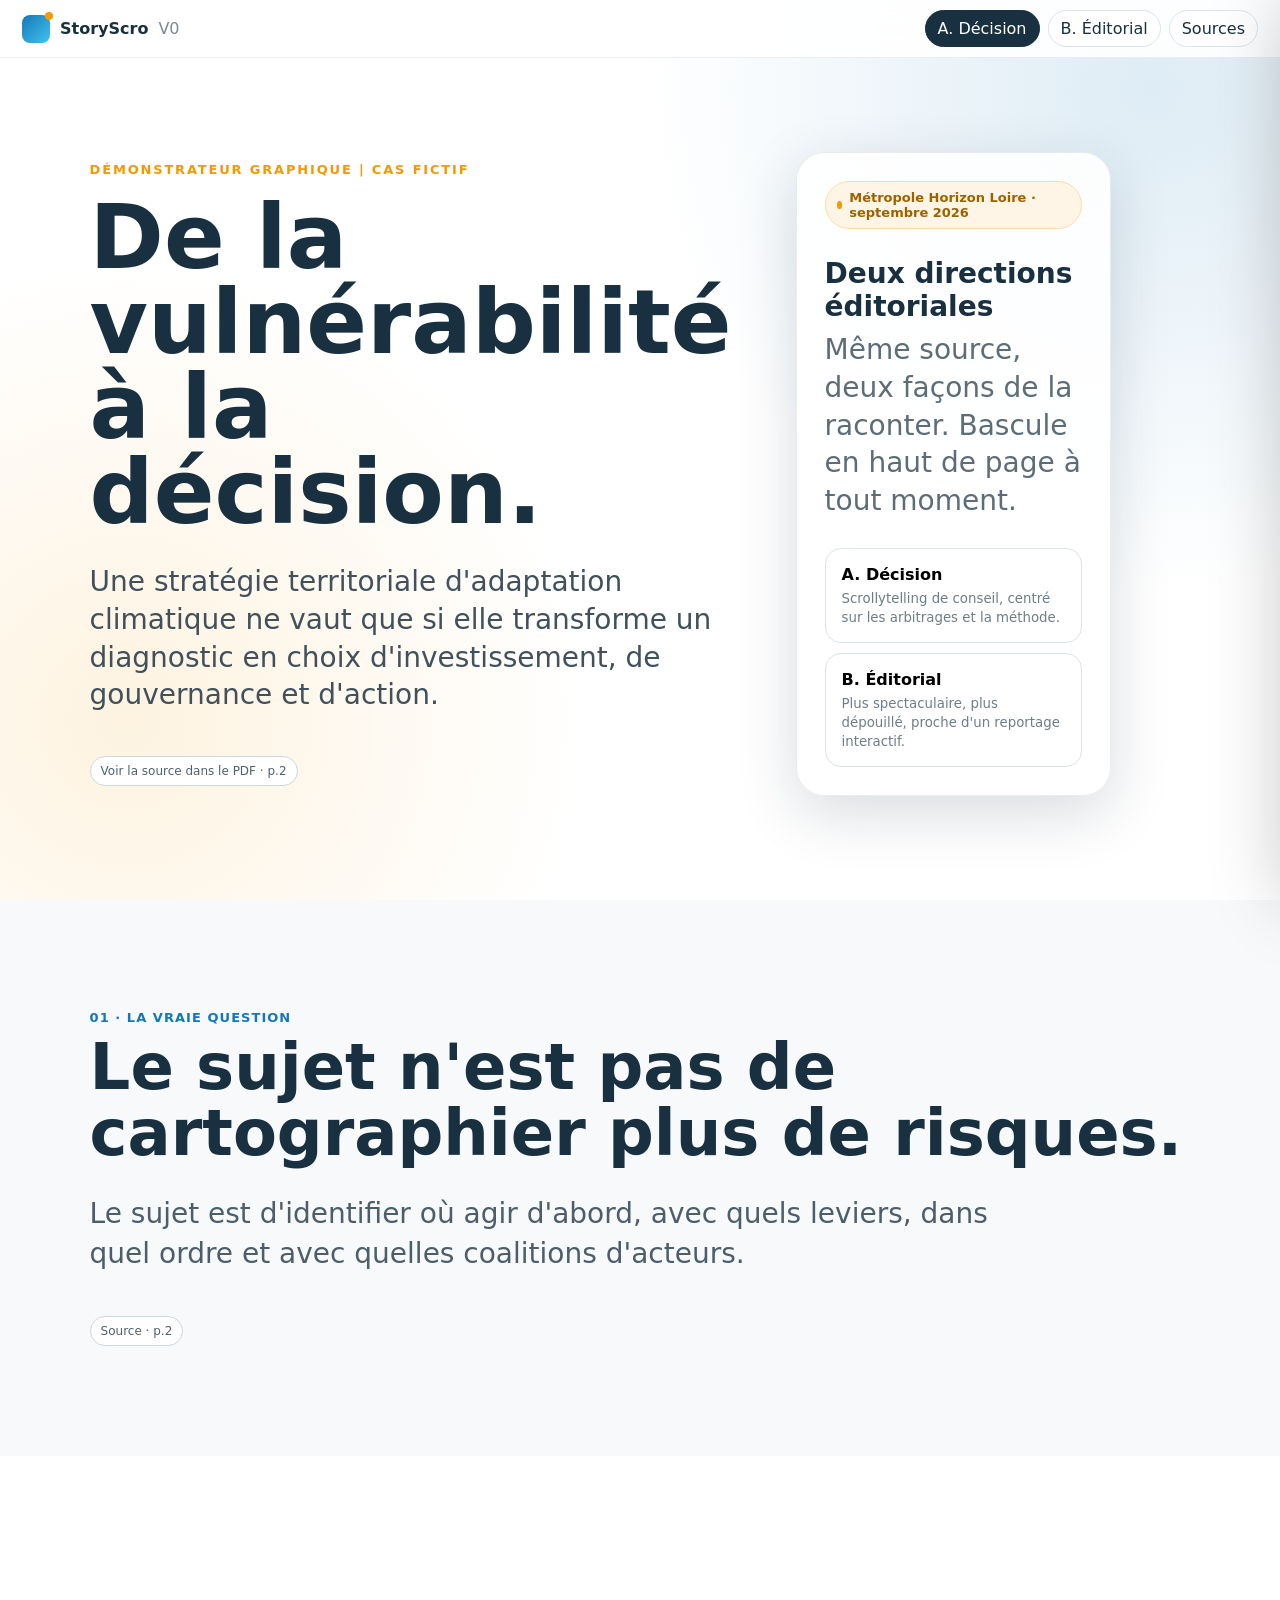
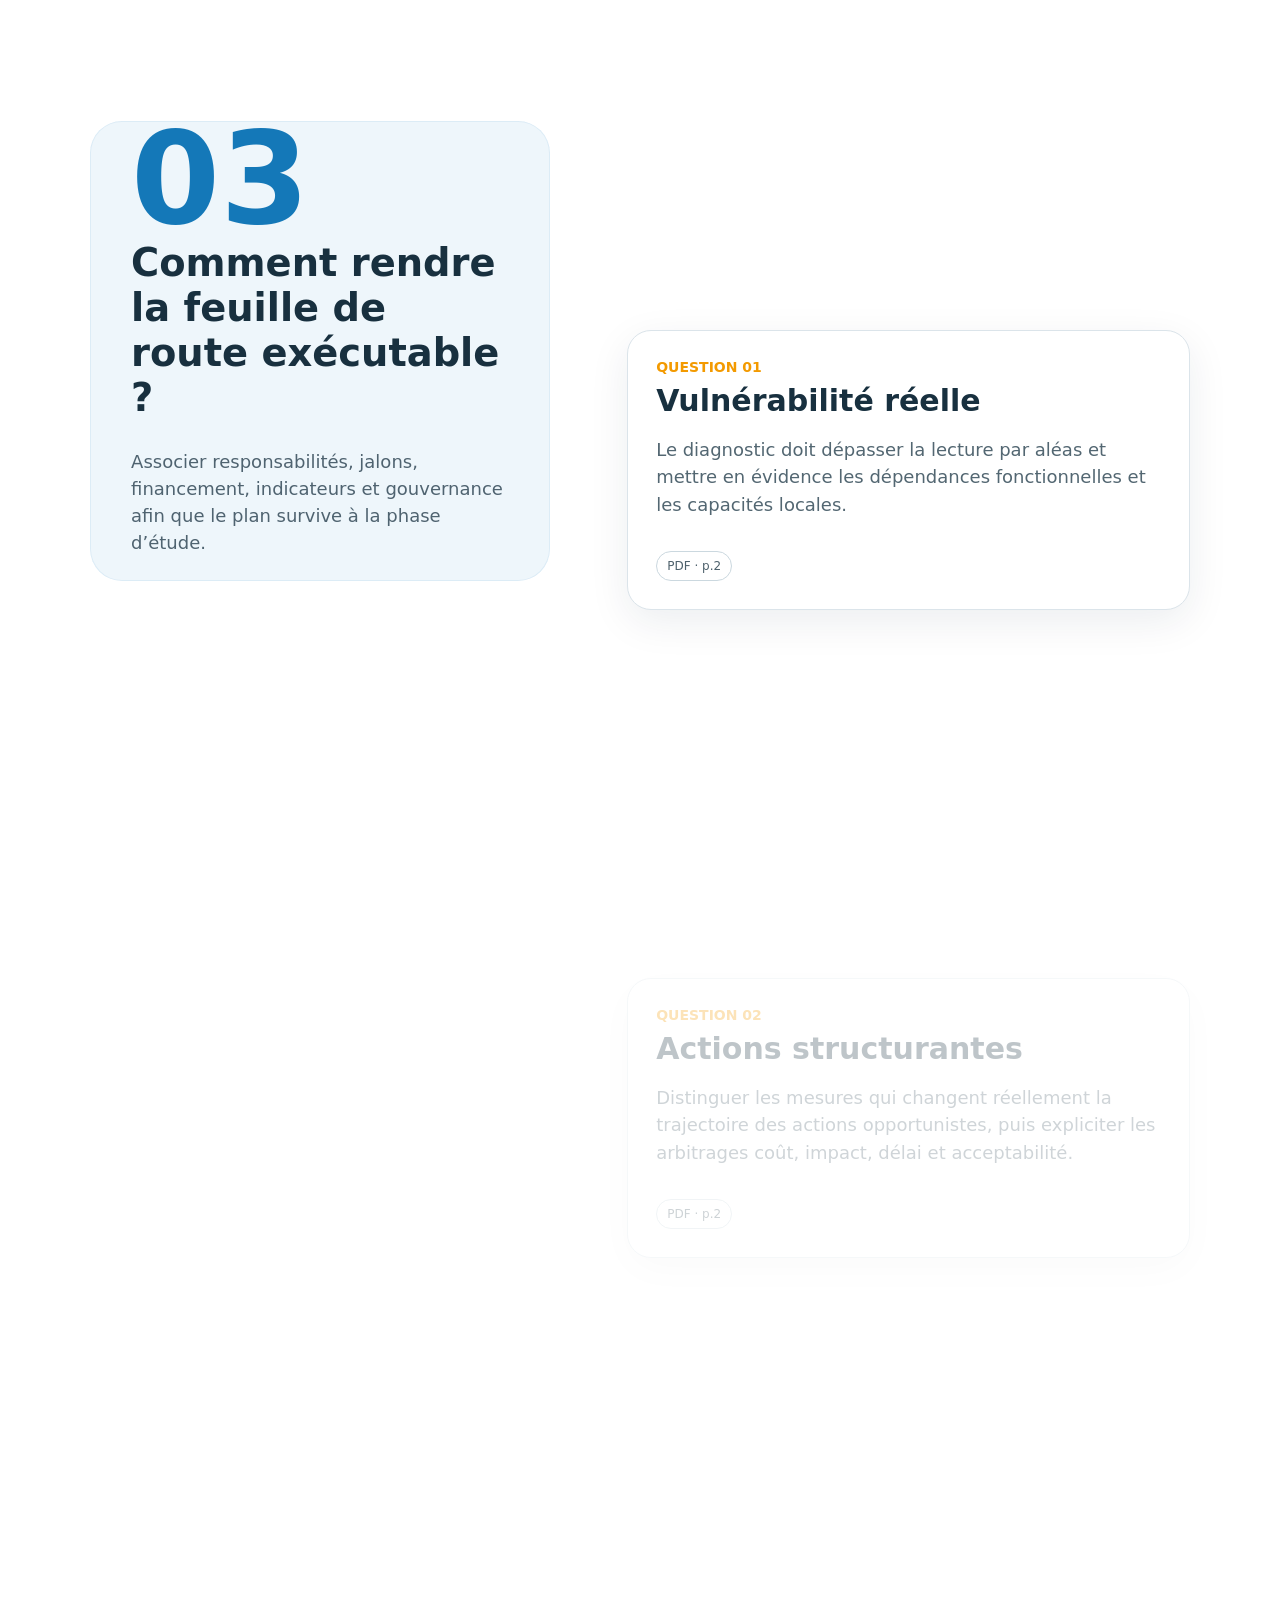
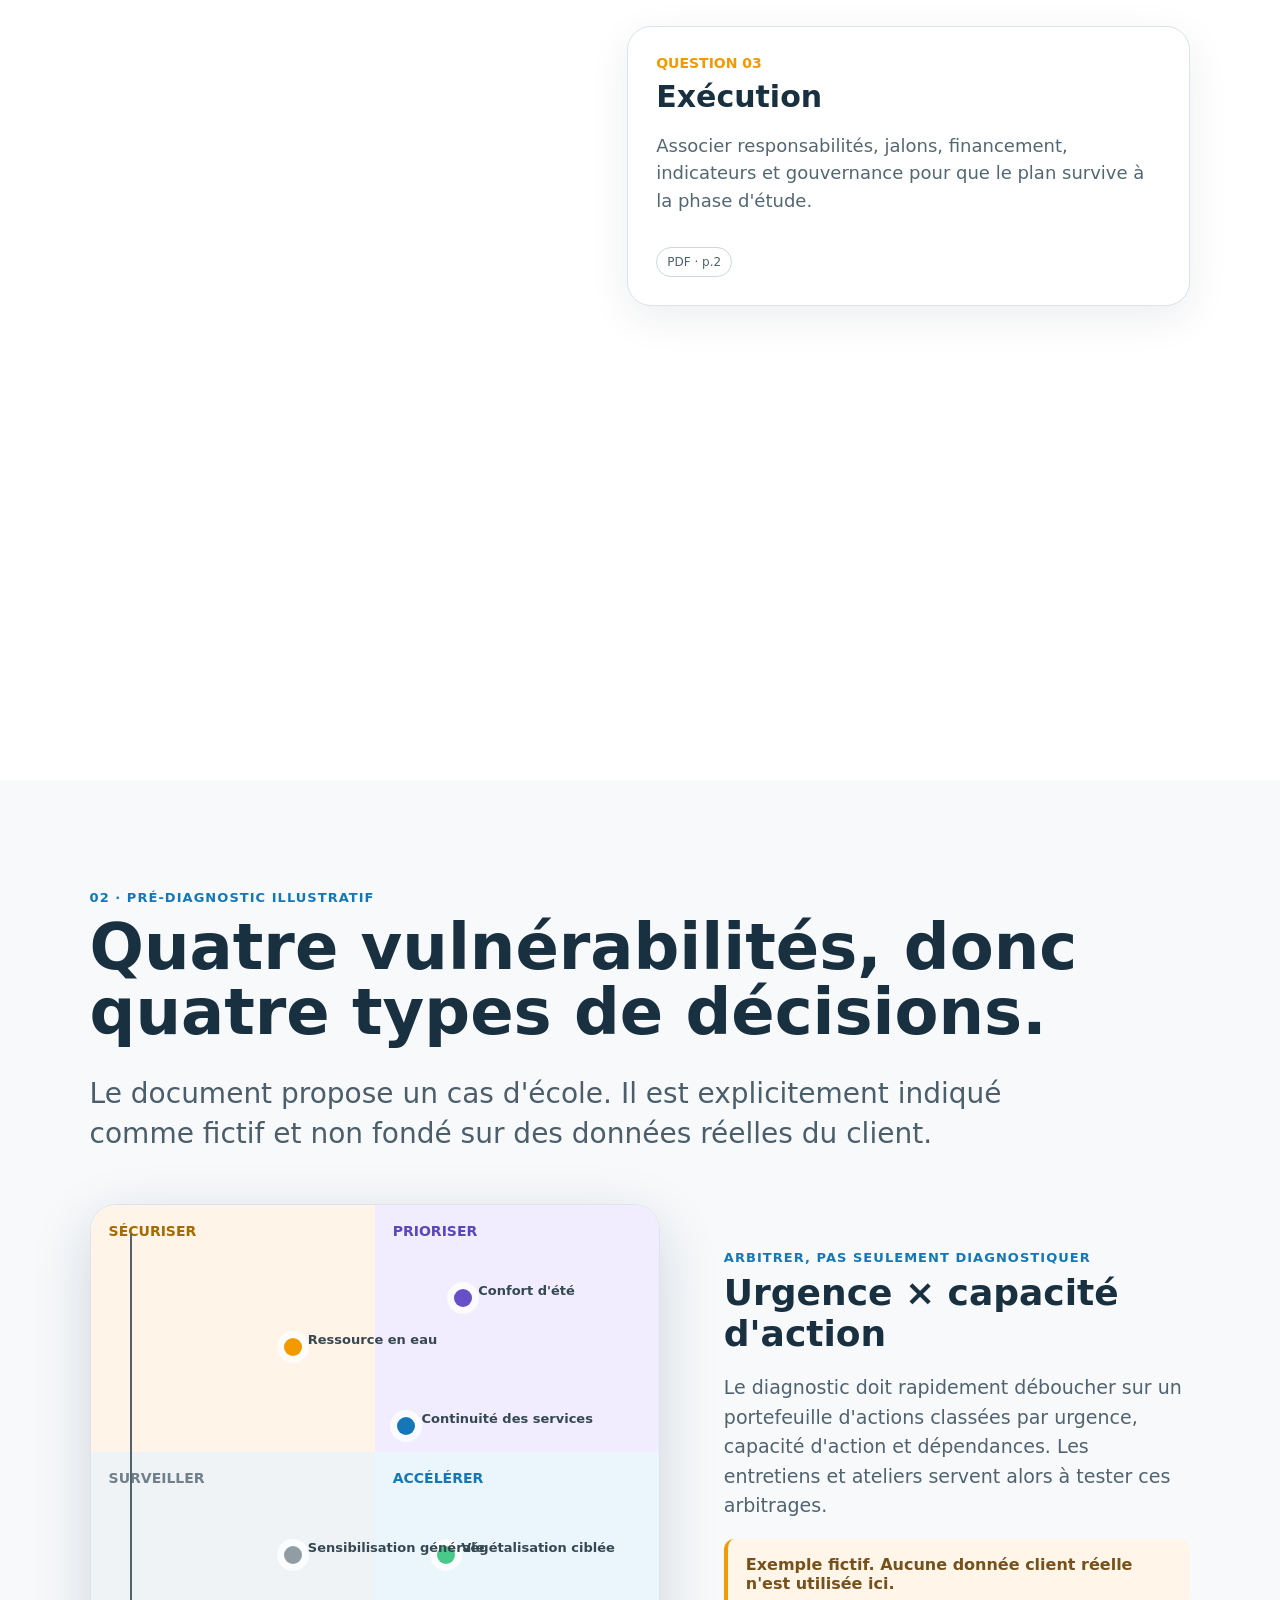
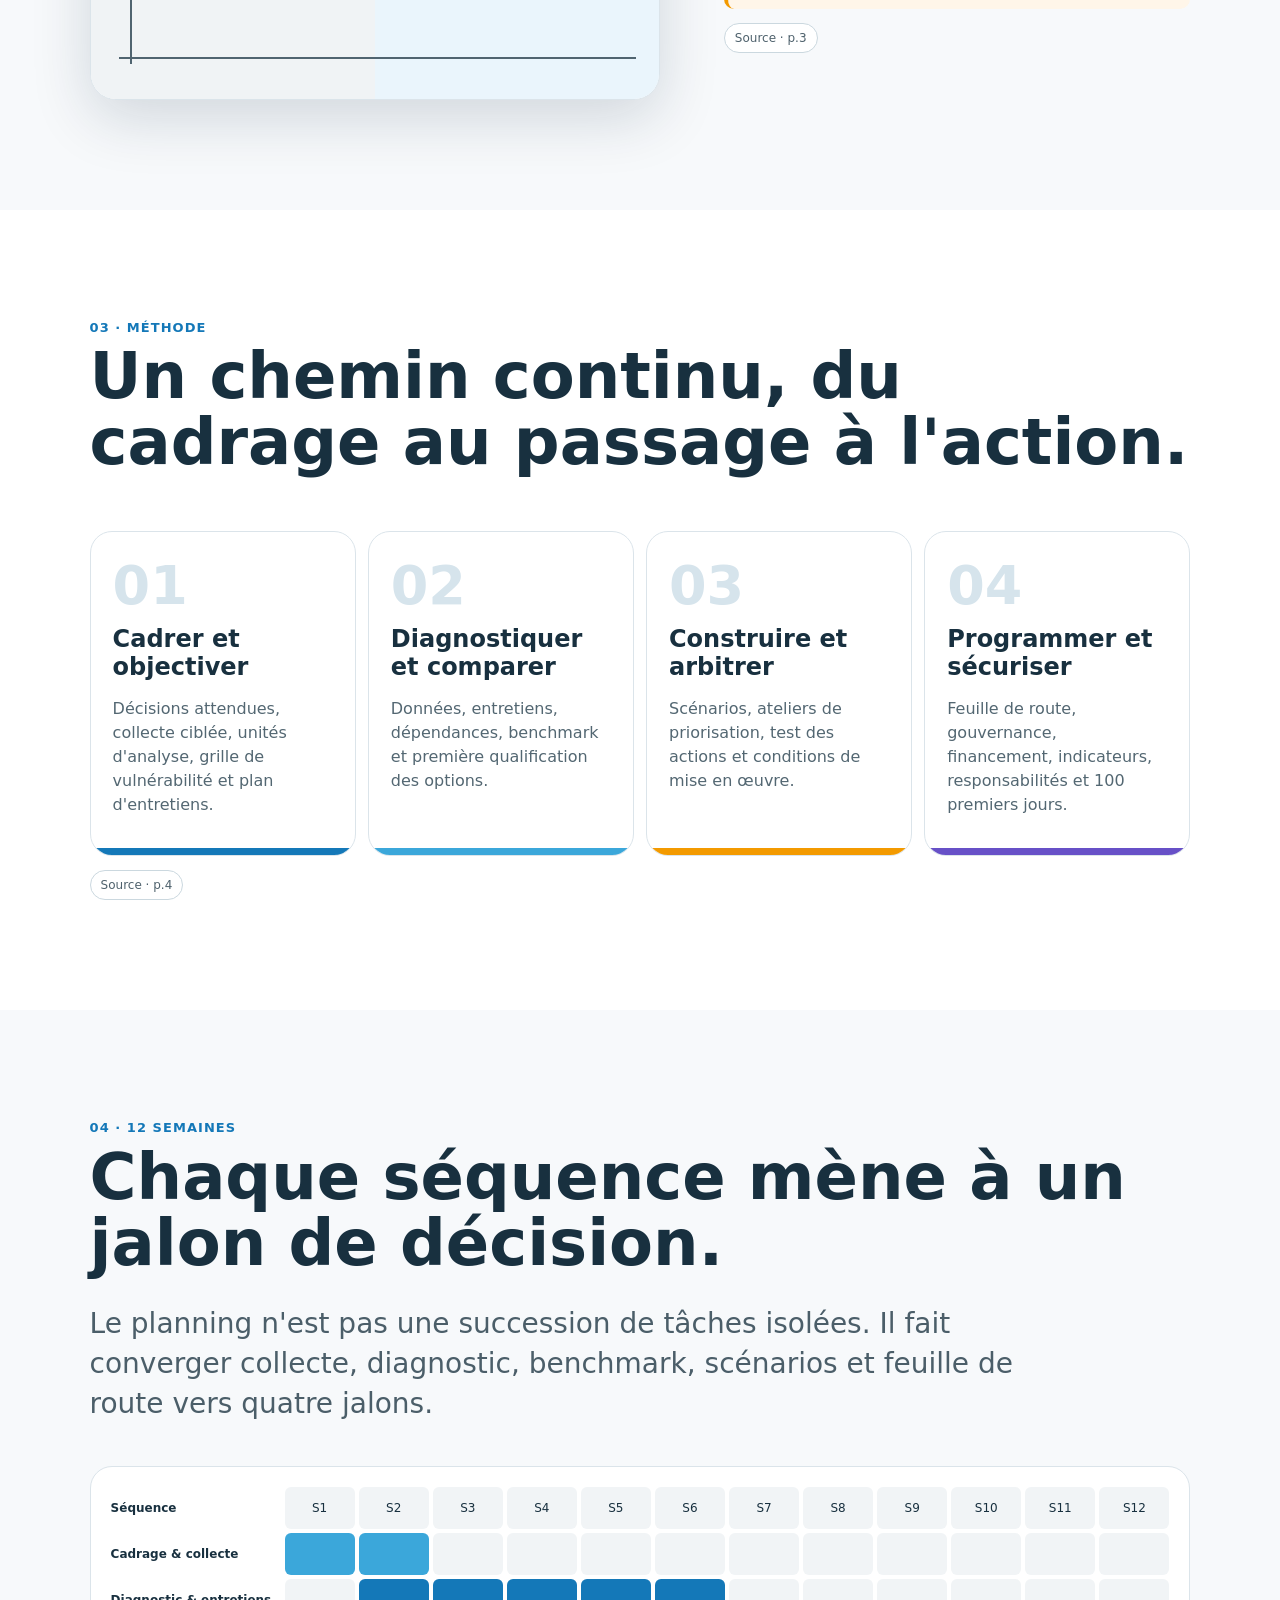
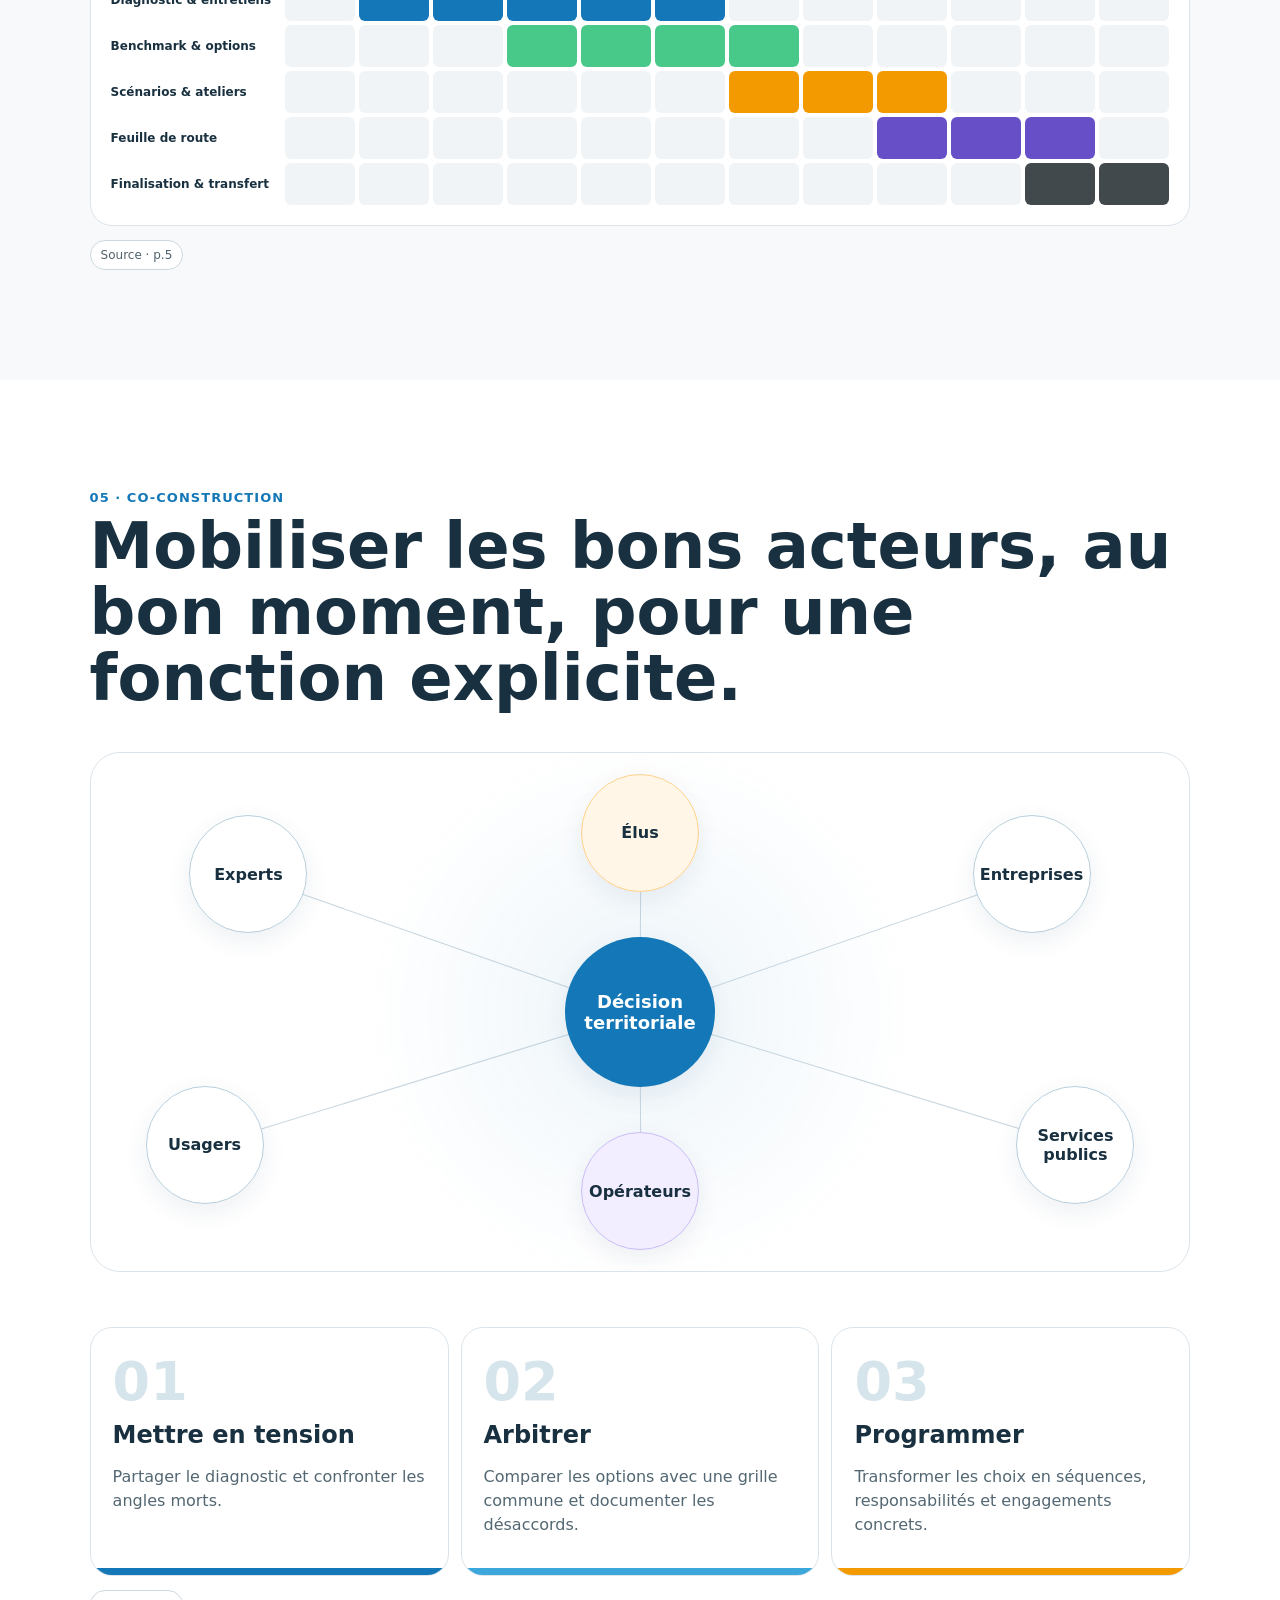
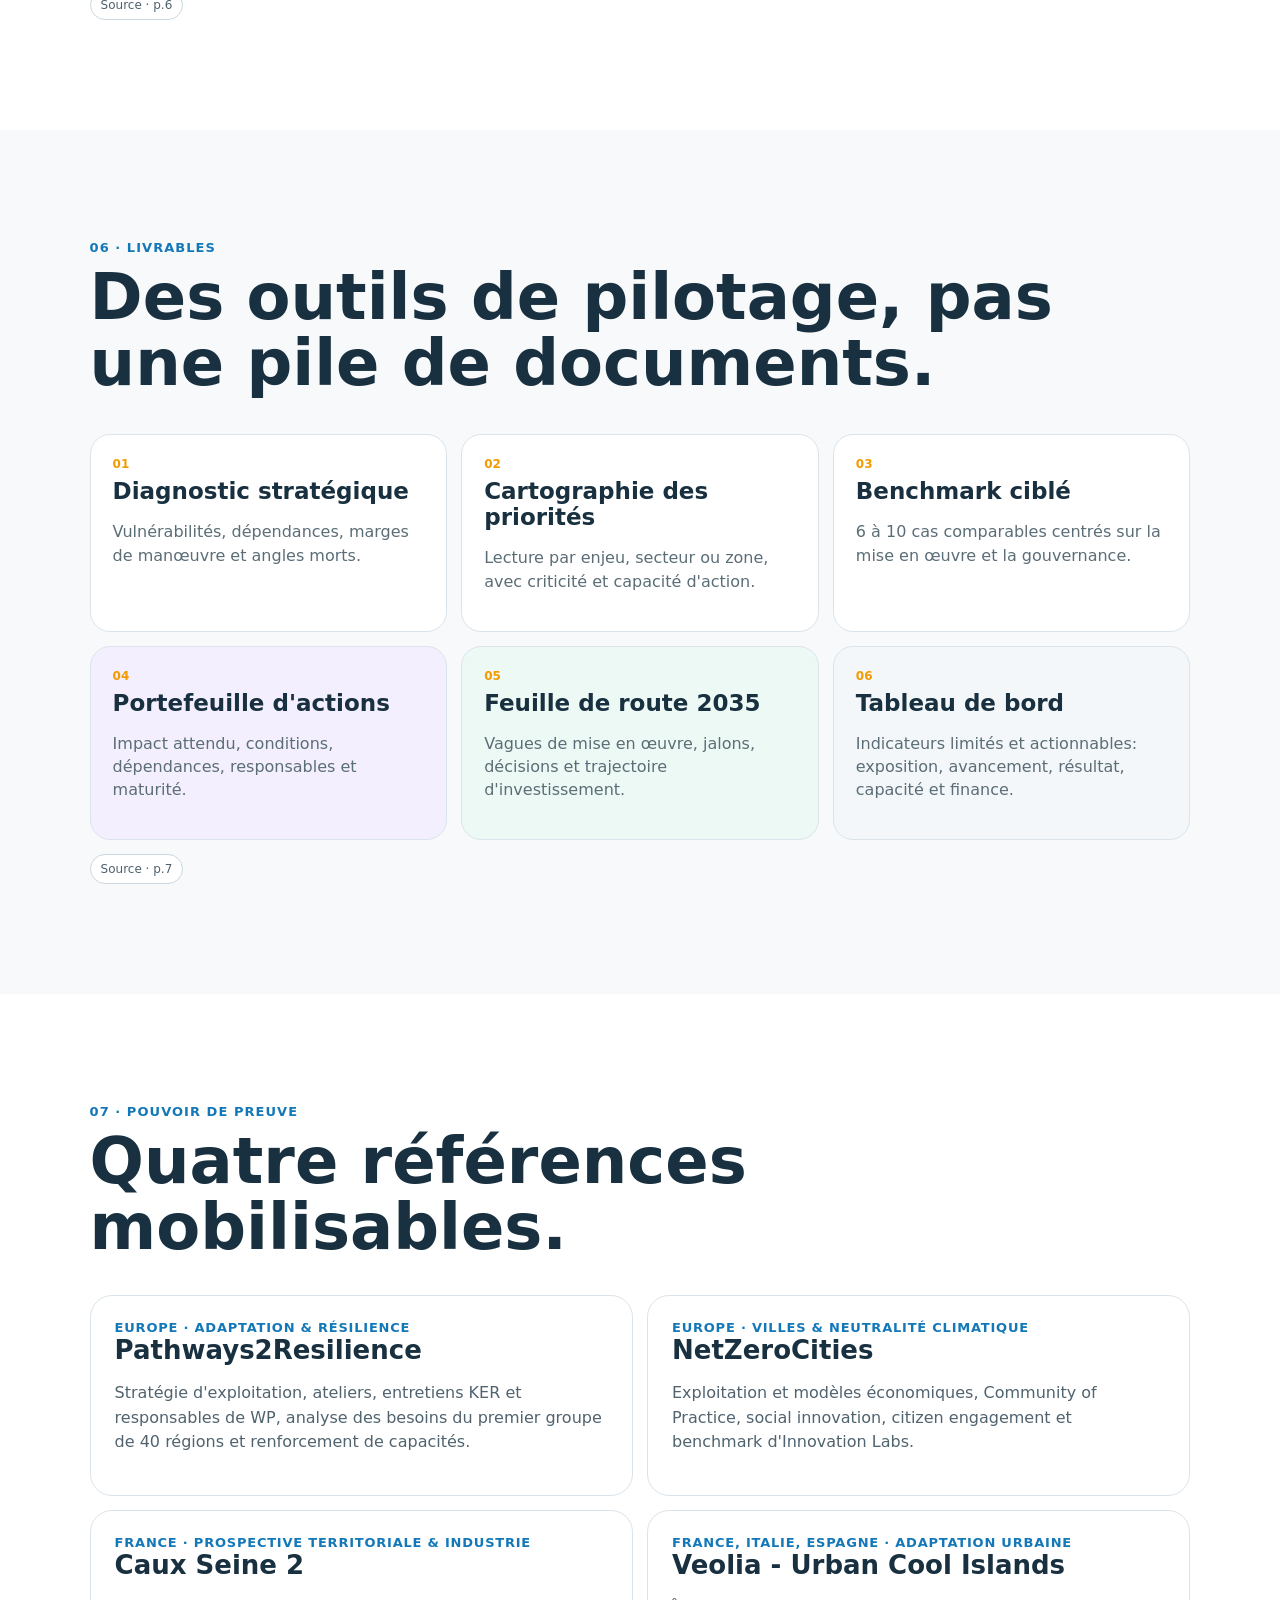
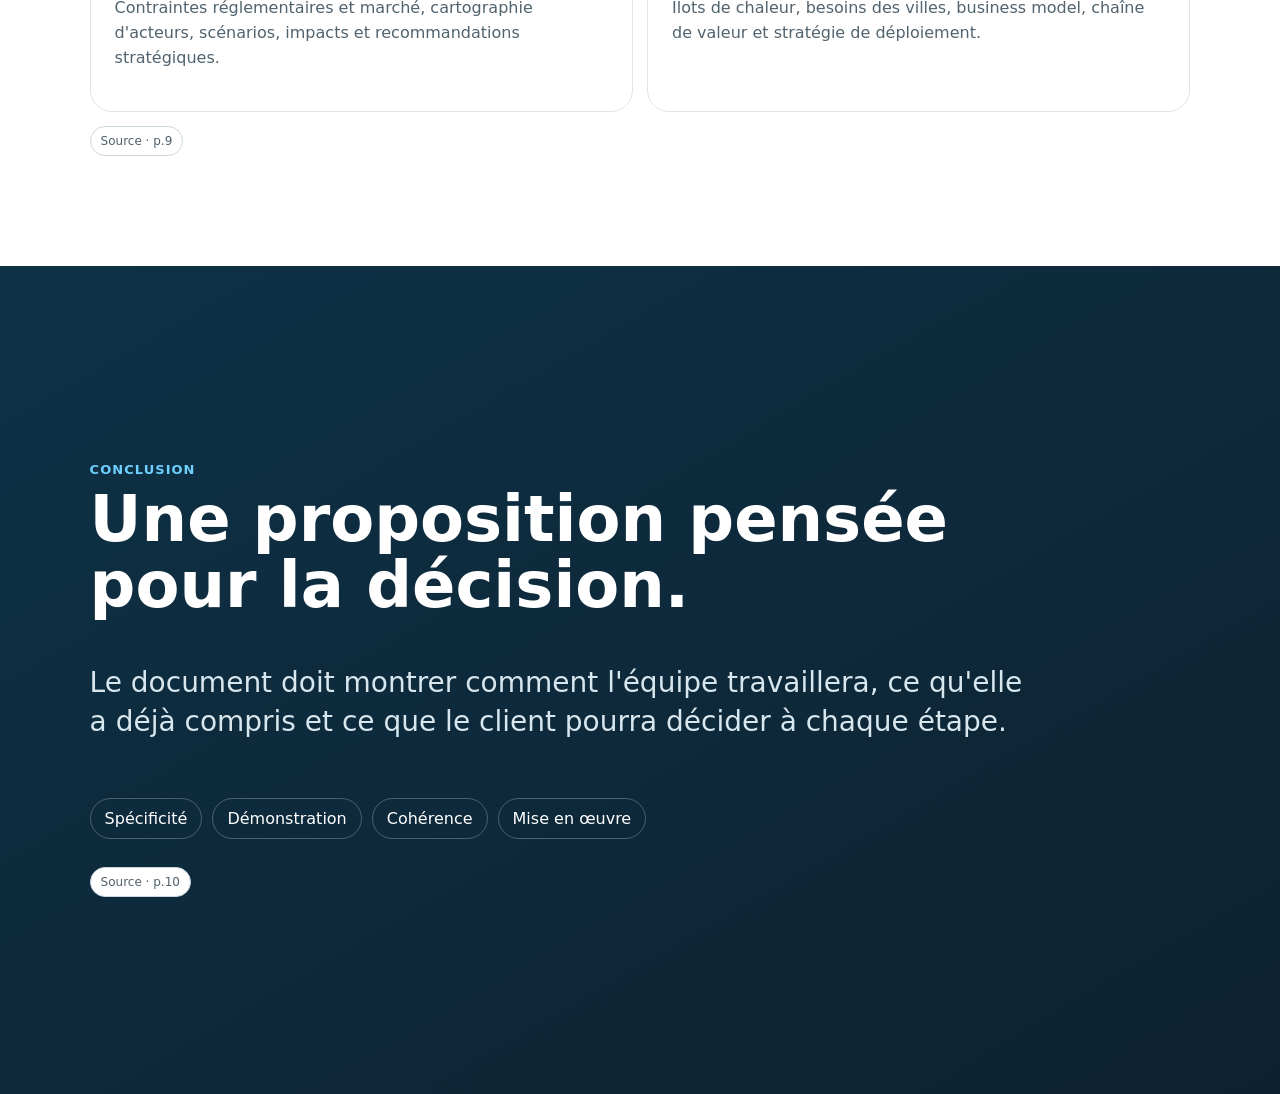
==== index.html @ 4155341f "Add StoryScro V0 interactive demo" ====
<!doctype html>
<html lang="fr">
<head>
<meta charset="utf-8" />
<meta name="viewport" content="width=device-width,initial-scale=1" />
<title>StoryScro V0 - LGI demo</title>
<style>
:root{
  --blue:#1478b8; --blue2:#0f6ca8; --orange:#f39a00; --purple:#6750c7; --green:#48c989;
  --ink:#18303f; --muted:#6e7d87; --paper:#f7f9fb; --line:#dbe4ea; --white:#fff;
  --shadow:0 18px 60px rgba(15,40,60,.16);
}
*{box-sizing:border-box}
html{scroll-behavior:smooth}
body{margin:0;font-family:Inter,ui-sans-serif,system-ui,-apple-system,BlinkMacSystemFont,"Segoe UI",sans-serif;color:var(--ink);background:#fff;overflow-x:hidden}
a{color:inherit;text-decoration:none}
button{font:inherit}
.topbar{position:fixed;z-index:50;top:0;left:0;right:0;height:58px;display:flex;align-items:center;justify-content:space-between;padding:0 22px;background:rgba(255,255,255,.9);backdrop-filter:blur(14px);border-bottom:1px solid rgba(24,48,63,.08)}
.brand{display:flex;gap:10px;align-items:center;font-weight:800}.brand-mark{width:28px;height:28px;border-radius:8px;background:linear-gradient(135deg,var(--blue),#43c2ef);position:relative}.brand-mark:after{content:"";position:absolute;width:8px;height:8px;border-radius:50%;background:var(--orange);right:-3px;top:-3px}
.top-actions{display:flex;gap:8px}.modebtn,.srcbtn{border:1px solid var(--line);background:#fff;border-radius:999px;padding:8px 12px;cursor:pointer;color:var(--ink)}.modebtn.active{background:var(--ink);color:#fff;border-color:var(--ink)}
.hero{min-height:100vh;padding:120px 7vw 72px;display:grid;grid-template-columns:1.2fr .8fr;gap:5vw;align-items:center;background:radial-gradient(circle at 90% 10%,rgba(20,120,184,.14),transparent 36%),radial-gradient(circle at 10% 80%,rgba(243,154,0,.12),transparent 34%),#fff}
.kicker{text-transform:uppercase;letter-spacing:.14em;font-weight:800;color:var(--orange);font-size:13px}.hero h1{font-size:clamp(48px,7vw,96px);line-height:.95;margin:.2em 0}.hero p{font-size:clamp(19px,2.2vw,28px);line-height:1.35;max-width:850px;color:#40515c}.hero-card{background:rgba(255,255,255,.88);border:1px solid rgba(24,48,63,.09);border-radius:28px;padding:28px;box-shadow:var(--shadow)}
.badge{display:inline-flex;align-items:center;gap:7px;background:#fff5e6;color:#9b6200;border:1px solid #ffdca5;border-radius:999px;padding:8px 11px;font-size:13px;font-weight:700}.dot{width:8px;height:8px;background:var(--orange);border-radius:50%}
.choice{display:grid;gap:10px;margin-top:20px}.choice button{padding:16px;text-align:left;border-radius:16px;border:1px solid var(--line);background:#fff;cursor:pointer}.choice button:hover{border-color:var(--blue);transform:translateY(-1px)}.choice strong{display:block;margin-bottom:4px}.choice small{color:var(--muted)}
.section{padding:110px 7vw}.section.alt{background:var(--paper)}.eyebrow{color:var(--blue);font-weight:800;letter-spacing:.08em;text-transform:uppercase;font-size:13px}.section h2{font-size:clamp(38px,5vw,68px);line-height:1.03;margin:.15em 0 .25em}.lead{font-size:clamp(19px,2.2vw,28px);line-height:1.42;max-width:940px;color:#4b5e69}
.scrolly{display:grid;grid-template-columns:minmax(310px,.9fr) minmax(430px,1.1fr);gap:6vw;align-items:start}.sticky{position:sticky;top:100px;height:calc(100vh - 130px);display:flex;align-items:center}.stage{width:100%;aspect-ratio:1/1;border-radius:32px;background:#eef6fb;position:relative;overflow:hidden;box-shadow:inset 0 0 0 1px rgba(20,120,184,.08)}.stage-inner{position:absolute;inset:0;padding:9%;display:flex;flex-direction:column;justify-content:center;transition:.45s ease}.big-num{font-size:clamp(76px,10vw,150px);font-weight:900;line-height:.8;color:var(--blue)}.stage h3{font-size:clamp(28px,3vw,46px);margin:.25em 0}.stage p{font-size:18px;line-height:1.5;color:#4f6370}
.steps{padding:20vh 0}.step{min-height:72vh;display:flex;align-items:center;opacity:.28;transition:.3s}.step.active{opacity:1}.step-card{background:#fff;border:1px solid var(--line);border-radius:24px;padding:28px;box-shadow:0 12px 40px rgba(15,40,60,.08)}.step-card .n{font-weight:900;color:var(--orange);font-size:14px}.step-card h3{font-size:30px;margin:8px 0}.step-card p{font-size:18px;line-height:1.55;color:#536772}
.source-chip{display:inline-flex;align-items:center;gap:6px;margin-top:14px;padding:7px 10px;border-radius:999px;border:1px solid #cbd8df;background:#fff;font-size:12px;color:#4e616c;cursor:pointer}.source-chip:hover{border-color:var(--blue);color:var(--blue)}
.matrix-wrap{display:grid;grid-template-columns:1.1fr .9fr;gap:5vw;align-items:center;margin-top:50px}.matrix{position:relative;aspect-ratio:1.15/1;border:1px solid var(--line);border-radius:26px;overflow:hidden;background:#fff;box-shadow:var(--shadow)}.quad{position:absolute;width:50%;height:50%;padding:18px;font-weight:800;font-size:14px}.q1{left:0;top:0;background:#fff4e7;color:#a56b00}.q2{right:0;top:0;background:#f1edff;color:#5c46bb}.q3{left:0;bottom:0;background:#f0f3f5;color:#71808a}.q4{right:0;bottom:0;background:#eaf5fc;color:#1478b8}.axisx,.axisy{position:absolute;background:#506470}.axisx{height:2px;left:5%;right:4%;bottom:8%}.axisy{width:2px;top:6%;bottom:7%;left:7%}.pt{position:absolute;width:18px;height:18px;border-radius:50%;box-shadow:0 0 0 7px rgba(255,255,255,.75);transition:.25s}.pt:hover{transform:scale(1.25)}.pt span{position:absolute;white-space:nowrap;font-size:13px;font-weight:650;color:#354852;left:24px;top:-6px}.p1{left:64%;top:17%;background:var(--purple)}.p2{left:34%;top:27%;background:var(--orange)}.p3{left:54%;top:43%;background:var(--blue)}.p4{left:61%;top:69%;background:var(--green)}.p5{left:34%;top:69%;background:#919da5}
.matrix-copy h3{font-size:36px;margin:.2em 0}.matrix-copy p{font-size:19px;line-height:1.55;color:#50636f}.warn{margin-top:18px;padding:16px 18px;background:#fff6e9;border-left:4px solid var(--orange);border-radius:10px;color:#77511b;font-weight:700}
.phase-track{margin-top:55px;display:grid;grid-template-columns:repeat(4,1fr);gap:12px}.phase{border-radius:22px;padding:22px;min-height:230px;background:#fff;border:1px solid var(--line);position:relative;overflow:hidden}.phase:after{content:"";position:absolute;left:0;right:0;bottom:0;height:7px;background:var(--blue)}.phase:nth-child(2):after{background:#3ba7da}.phase:nth-child(3):after{background:var(--orange)}.phase:nth-child(4):after{background:var(--purple)}.phase .num{font-size:54px;font-weight:900;color:#d6e4ec}.phase h3{font-size:24px;margin:8px 0}.phase p{line-height:1.5;color:#536772}
.gantt{margin-top:42px;overflow:auto;border:1px solid var(--line);border-radius:22px;background:#fff;padding:20px}.weeks{display:grid;grid-template-columns:170px repeat(12,minmax(52px,1fr));gap:4px;min-width:950px}.cell{height:42px;background:#f1f4f6;border-radius:6px;display:flex;align-items:center;justify-content:center;font-size:12px}.rowlabel{justify-content:flex-start;font-weight:700;background:transparent}.fill-blue{background:var(--blue);color:#fff}.fill-blue2{background:#3ba7da;color:#fff}.fill-green{background:var(--green);color:#fff}.fill-orange{background:var(--orange);color:#fff}.fill-purple{background:var(--purple);color:#fff}.fill-dark{background:#42494d;color:#fff}
.network{position:relative;height:520px;margin-top:40px;background:radial-gradient(circle at center,rgba(20,120,184,.08),transparent 45%);border-radius:30px;border:1px solid var(--line);overflow:hidden}.node{position:absolute;width:118px;height:118px;border-radius:50%;display:flex;align-items:center;justify-content:center;text-align:center;background:#fff;border:1px solid #b8cfdd;font-weight:750;box-shadow:0 8px 24px rgba(20,70,100,.08)}.node.core{width:150px;height:150px;background:var(--blue);color:#fff;border:none;left:50%;top:50%;transform:translate(-50%,-50%);font-size:18px}.node.a{left:9%;top:12%}.node.b{right:9%;top:12%}.node.c{left:5%;bottom:13%}.node.d{right:5%;bottom:13%}.node.e{left:50%;top:4%;transform:translateX(-50%);background:#fff6e7;border-color:#ffd28a}.node.f{left:50%;bottom:4%;transform:translateX(-50%);background:#f2edff;border-color:#cabdf7}.line{position:absolute;height:1px;background:#b9ccd8;transform-origin:left center;opacity:.8}
.deliverables{display:grid;grid-template-columns:repeat(3,1fr);gap:14px;margin-top:38px}.deliv{border:1px solid var(--line);border-radius:20px;padding:22px;background:#fff;min-height:180px}.deliv .dnum{font-size:12px;font-weight:900;color:var(--orange)}.deliv h3{margin:7px 0;font-size:23px}.deliv p{color:#5b6d77;line-height:1.45}.deliv:nth-child(4){background:#f3efff}.deliv:nth-child(5){background:#edf9f4}.deliv:nth-child(6){background:#f3f7f9}
.refs{display:grid;grid-template-columns:repeat(2,1fr);gap:14px;margin-top:34px}.ref{border-radius:22px;padding:24px;background:#fff;border:1px solid var(--line)}.ref h3{font-size:26px;margin:0 0 6px}.ref .meta{font-size:13px;font-weight:800;color:var(--blue);text-transform:uppercase;letter-spacing:.06em}.ref p{line-height:1.55;color:#50636f}
.final{min-height:92vh;display:flex;flex-direction:column;justify-content:center;background:linear-gradient(150deg,#0e3146,#0d2230);color:#fff}.final .eyebrow{color:#6dd0ff}.final h2{max-width:1000px}.final .lead{color:#d8e6ee}.pillrow{display:flex;flex-wrap:wrap;gap:10px;margin-top:28px}.pill{padding:10px 14px;border:1px solid rgba(255,255,255,.25);border-radius:999px}
.drawer{position:fixed;z-index:100;right:0;top:0;bottom:0;width:min(460px,92vw);background:#fff;box-shadow:-20px 0 70px rgba(0,0,0,.22);transform:translateX(105%);transition:.25s;padding:26px;overflow:auto}.drawer.open{transform:translateX(0)}.drawer h3{font-size:28px;margin:10px 0}.drawer .close{float:right;border:none;background:#f1f4f6;border-radius:10px;padding:8px 10px;cursor:pointer}.srcbox{border:1px solid var(--line);border-radius:14px;padding:14px;margin:12px 0}.srcbox b{display:block;margin-bottom:6px}.srcbox p{margin:0;line-height:1.5;color:#536772}
#variantB{display:none}.variantB .hero{background:linear-gradient(180deg,#071e2c,#0d3146);color:#fff}.variantB .hero p{color:#dbe7ed}.variantB .hero-card{background:rgba(255,255,255,.08);border-color:rgba(255,255,255,.15);color:#fff}.variantB .choice button{background:rgba(255,255,255,.06);border-color:rgba(255,255,255,.16);color:#fff}.variantB .choice small{color:#c6d4dc}.variantB .section h2{max-width:1050px}.variantB .spotlight{font-size:clamp(72px,12vw,170px);font-weight:950;letter-spacing:-.06em;line-height:.8;color:var(--orange);margin:18px 0}.variantB .three{display:grid;grid-template-columns:repeat(3,1fr);gap:16px;margin-top:34px}.variantB .three>div{padding:24px;border-radius:20px;background:#fff;border:1px solid var(--line)}.variantB .three h3{font-size:26px;margin:6px 0}.variantB .three p{color:#586b76;line-height:1.5}.variantB .dark{background:#102b3b;color:#fff}.variantB .dark .lead{color:#d5e4ec}.variantB .dark .eyebrow{color:#6ac8f5}
@media(max-width:900px){.hero,.scrolly,.matrix-wrap{grid-template-columns:1fr}.hero-card{margin-top:10px}.sticky{position:relative;top:auto;height:auto}.steps{padding:0}.step{min-height:auto;opacity:1;margin:20px 0}.phase-track{grid-template-columns:1fr 1fr}.deliverables,.refs,.variantB .three{grid-template-columns:1fr 1fr}.top-actions .srcbtn{display:none}.network{height:640px}.node{width:95px;height:95px;font-size:12px}.node.core{width:130px;height:130px}.hero{padding-top:100px}}
@media(max-width:600px){.phase-track,.deliverables,.refs,.variantB .three{grid-template-columns:1fr}.section{padding:80px 6vw}.hero{padding-left:6vw;padding-right:6vw}.topbar{padding:0 12px}.modebtn{padding:7px 9px;font-size:12px}.matrix{aspect-ratio:1/1.25}.pt span{white-space:normal;width:110px}.network{height:760px}.node.a{left:4%}.node.b{right:4%}.node.c{left:4%}.node.d{right:4%}}
</style>
</head>
<body>
<div class="topbar">
  <div class="brand"><span class="brand-mark"></span>StoryScro <span style="font-weight:500;color:#7b8991">V0</span></div>
  <div class="top-actions">
    <button class="modebtn active" data-mode="A">A. Décision</button>
    <button class="modebtn" data-mode="B">B. Éditorial</button>
    <button class="srcbtn" onclick="openSources('about')">Sources</button>
  </div>
</div>

<main id="variantA" class="variantA">
<section class="hero">
  <div>
    <div class="kicker">Démonstrateur graphique | cas fictif</div>
    <h1>De la vulnérabilité à la décision.</h1>
    <p>Une stratégie territoriale d'adaptation climatique ne vaut que si elle transforme un diagnostic en choix d'investissement, de gouvernance et d'action.</p>
    <button class="source-chip" onclick="openSources('mission')">Voir la source dans le PDF · p.2</button>
  </div>
  <div class="hero-card">
    <span class="badge"><span class="dot"></span> Métropole Horizon Loire · septembre 2026</span>
    <h3 style="font-size:28px;margin-bottom:8px">Deux directions éditoriales</h3>
    <p style="margin-top:0;color:#5c6d77">Même source, deux façons de la raconter. Bascule en haut de page à tout moment.</p>
    <div class="choice">
      <button onclick="setMode('A')"><strong>A. Décision</strong><small>Scrollytelling de conseil, centré sur les arbitrages et la méthode.</small></button>
      <button onclick="setMode('B')"><strong>B. Éditorial</strong><small>Plus spectaculaire, plus dépouillé, proche d'un reportage interactif.</small></button>
    </div>
  </div>
</section>

<section class="section alt">
  <div class="eyebrow">01 · La vraie question</div>
  <h2>Le sujet n'est pas de cartographier plus de risques.</h2>
  <p class="lead">Le sujet est d'identifier où agir d'abord, avec quels leviers, dans quel ordre et avec quelles coalitions d'acteurs.</p>
  <button class="source-chip" onclick="openSources('mission')">Source · p.2</button>
</section>

<section class="section">
  <div class="scrolly">
    <div class="sticky"><div class="stage"><div class="stage-inner" id="stageA"><div class="big-num">01</div><h3>Où sommes-nous réellement vulnérables ?</h3><p>Croiser aléas, exposition, dépendances fonctionnelles et capacités locales, sans réduire le diagnostic à une carte de risques.</p></div></div></div>
    <div class="steps">
      <div class="step active" data-stage="1"><div class="step-card"><div class="n">QUESTION 01</div><h3>Vulnérabilité réelle</h3><p>Le diagnostic doit dépasser la lecture par aléas et mettre en évidence les dépendances fonctionnelles et les capacités locales.</p><button class="source-chip" onclick="openSources('mission')">PDF · p.2</button></div></div>
      <div class="step" data-stage="2"><div class="step-card"><div class="n">QUESTION 02</div><h3>Actions structurantes</h3><p>Distinguer les mesures qui changent réellement la trajectoire des actions opportunistes, puis expliciter les arbitrages coût, impact, délai et acceptabilité.</p><button class="source-chip" onclick="openSources('mission')">PDF · p.2</button></div></div>
      <div class="step" data-stage="3"><div class="step-card"><div class="n">QUESTION 03</div><h3>Exécution</h3><p>Associer responsabilités, jalons, financement, indicateurs et gouvernance pour que le plan survive à la phase d'étude.</p><button class="source-chip" onclick="openSources('mission')">PDF · p.2</button></div></div>
    </div>
  </div>
</section>

<section class="section alt">
  <div class="eyebrow">02 · Pré-diagnostic illustratif</div>
  <h2>Quatre vulnérabilités, donc quatre types de décisions.</h2>
  <p class="lead">Le document propose un cas d'école. Il est explicitement indiqué comme fictif et non fondé sur des données réelles du client.</p>
  <div class="matrix-wrap">
    <div class="matrix" aria-label="Matrice d'arbitrage qualitative">
      <div class="quad q1">SÉCURISER</div><div class="quad q2">PRIORISER</div><div class="quad q3">SURVEILLER</div><div class="quad q4">ACCÉLÉRER</div>
      <div class="axisx"></div><div class="axisy"></div>
      <div class="pt p1"><span>Confort d'été</span></div><div class="pt p2"><span>Ressource en eau</span></div><div class="pt p3"><span>Continuité des services</span></div><div class="pt p4"><span>Végétalisation ciblée</span></div><div class="pt p5"><span>Sensibilisation générale</span></div>
    </div>
    <div class="matrix-copy"><div class="eyebrow">Arbitrer, pas seulement diagnostiquer</div><h3>Urgence × capacité d'action</h3><p>Le diagnostic doit rapidement déboucher sur un portefeuille d'actions classées par urgence, capacité d'action et dépendances. Les entretiens et ateliers servent alors à tester ces arbitrages.</p><div class="warn">Exemple fictif. Aucune donnée client réelle n'est utilisée ici.</div><button class="source-chip" onclick="openSources('prediag')">Source · p.3</button></div>
  </div>
</section>

<section class="section">
  <div class="eyebrow">03 · Méthode</div>
  <h2>Un chemin continu, du cadrage au passage à l'action.</h2>
  <div class="phase-track">
    <div class="phase"><div class="num">01</div><h3>Cadrer et objectiver</h3><p>Décisions attendues, collecte ciblée, unités d'analyse, grille de vulnérabilité et plan d'entretiens.</p></div>
    <div class="phase"><div class="num">02</div><h3>Diagnostiquer et comparer</h3><p>Données, entretiens, dépendances, benchmark et première qualification des options.</p></div>
    <div class="phase"><div class="num">03</div><h3>Construire et arbitrer</h3><p>Scénarios, ateliers de priorisation, test des actions et conditions de mise en œuvre.</p></div>
    <div class="phase"><div class="num">04</div><h3>Programmer et sécuriser</h3><p>Feuille de route, gouvernance, financement, indicateurs, responsabilités et 100 premiers jours.</p></div>
  </div>
  <button class="source-chip" onclick="openSources('method')">Source · p.4</button>
</section>

<section class="section alt">
  <div class="eyebrow">04 · 12 semaines</div>
  <h2>Chaque séquence mène à un jalon de décision.</h2>
  <p class="lead">Le planning n'est pas une succession de tâches isolées. Il fait converger collecte, diagnostic, benchmark, scénarios et feuille de route vers quatre jalons.</p>
  <div class="gantt"><div class="weeks" id="gantt"></div></div>
  <button class="source-chip" onclick="openSources('planning')">Source · p.5</button>
</section>

<section class="section">
  <div class="eyebrow">05 · Co-construction</div>
  <h2>Mobiliser les bons acteurs, au bon moment, pour une fonction explicite.</h2>
  <div class="network" id="network">
    <div class="node core">Décision<br>territoriale</div>
    <div class="node a">Experts</div><div class="node b">Entreprises</div><div class="node c">Usagers</div><div class="node d">Services publics</div><div class="node e">Élus</div><div class="node f">Opérateurs</div>
  </div>
  <div class="phase-track" style="grid-template-columns:repeat(3,1fr)">
    <div class="phase"><div class="num">01</div><h3>Mettre en tension</h3><p>Partager le diagnostic et confronter les angles morts.</p></div>
    <div class="phase"><div class="num">02</div><h3>Arbitrer</h3><p>Comparer les options avec une grille commune et documenter les désaccords.</p></div>
    <div class="phase"><div class="num">03</div><h3>Programmer</h3><p>Transformer les choix en séquences, responsabilités et engagements concrets.</p></div>
  </div>
  <button class="source-chip" onclick="openSources('coconstruction')">Source · p.6</button>
</section>

<section class="section alt">
  <div class="eyebrow">06 · Livrables</div>
  <h2>Des outils de pilotage, pas une pile de documents.</h2>
  <div class="deliverables">
    <div class="deliv"><div class="dnum">01</div><h3>Diagnostic stratégique</h3><p>Vulnérabilités, dépendances, marges de manœuvre et angles morts.</p></div>
    <div class="deliv"><div class="dnum">02</div><h3>Cartographie des priorités</h3><p>Lecture par enjeu, secteur ou zone, avec criticité et capacité d'action.</p></div>
    <div class="deliv"><div class="dnum">03</div><h3>Benchmark ciblé</h3><p>6 à 10 cas comparables centrés sur la mise en œuvre et la gouvernance.</p></div>
    <div class="deliv"><div class="dnum">04</div><h3>Portefeuille d'actions</h3><p>Impact attendu, conditions, dépendances, responsables et maturité.</p></div>
    <div class="deliv"><div class="dnum">05</div><h3>Feuille de route 2035</h3><p>Vagues de mise en œuvre, jalons, décisions et trajectoire d'investissement.</p></div>
    <div class="deliv"><div class="dnum">06</div><h3>Tableau de bord</h3><p>Indicateurs limités et actionnables: exposition, avancement, résultat, capacité et finance.</p></div>
  </div>
  <button class="source-chip" onclick="openSources('deliverables')">Source · p.7</button>
</section>

<section class="section">
  <div class="eyebrow">07 · Pouvoir de preuve</div>
  <h2>Quatre références mobilisables.</h2>
  <div class="refs">
    <div class="ref"><div class="meta">Europe · adaptation & résilience</div><h3>Pathways2Resilience</h3><p>Stratégie d'exploitation, ateliers, entretiens KER et responsables de WP, analyse des besoins du premier groupe de 40 régions et renforcement de capacités.</p></div>
    <div class="ref"><div class="meta">Europe · villes & neutralité climatique</div><h3>NetZeroCities</h3><p>Exploitation et modèles économiques, Community of Practice, social innovation, citizen engagement et benchmark d'Innovation Labs.</p></div>
    <div class="ref"><div class="meta">France · prospective territoriale & industrie</div><h3>Caux Seine 2</h3><p>Contraintes réglementaires et marché, cartographie d'acteurs, scénarios, impacts et recommandations stratégiques.</p></div>
    <div class="ref"><div class="meta">France, Italie, Espagne · adaptation urbaine</div><h3>Veolia - Urban Cool Islands</h3><p>Îlots de chaleur, besoins des villes, business model, chaîne de valeur et stratégie de déploiement.</p></div>
  </div>
  <button class="source-chip" onclick="openSources('refs')">Source · p.9</button>
</section>

<section class="section final">
  <div class="eyebrow">Conclusion</div>
  <h2>Une proposition pensée pour la décision.</h2>
  <p class="lead">Le document doit montrer comment l'équipe travaillera, ce qu'elle a déjà compris et ce que le client pourra décider à chaque étape.</p>
  <div class="pillrow"><span class="pill">Spécificité</span><span class="pill">Démonstration</span><span class="pill">Cohérence</span><span class="pill">Mise en œuvre</span></div>
  <button class="source-chip" style="margin-top:28px;width:max-content" onclick="openSources('conclusion')">Source · p.10</button>
</section>
</main>

<main id="variantB" class="variantB">
<section class="hero">
  <div>
    <div class="kicker">Métropole Horizon Loire · cas fictif</div>
    <div class="spotlight">2035</div>
    <h1 style="font-size:clamp(42px,5.6vw,78px)">Une feuille de route n'est utile que si elle survit à l'étude.</h1>
    <p>Responsabilités, jalons, financement, indicateurs et gouvernance: l'enjeu est de rendre la trajectoire exécutable.</p>
    <button class="source-chip" onclick="openSources('mission')">PDF · p.2</button>
  </div>
  <div class="hero-card">
    <span class="badge"><span class="dot"></span> Direction B</span>
    <h3 style="font-size:28px">Version éditoriale</h3>
    <p>Plus proche d'un long format interactif: moins de "slides web", davantage de rythme, d'espace et de séquences.</p>
  </div>
</section>

<section class="section">
  <div class="eyebrow">Le problème</div>
  <h2>Trois questions. Une seule trajectoire de décision.</h2>
  <div class="three">
    <div><div class="spotlight" style="font-size:76px">01</div><h3>Voir</h3><p>Où le territoire est-il réellement vulnérable ?</p></div>
    <div><div class="spotlight" style="font-size:76px;color:var(--blue)">02</div><h3>Choisir</h3><p>Quelles actions changent réellement la trajectoire ?</p></div>
    <div><div class="spotlight" style="font-size:76px;color:var(--purple)">03</div><h3>Exécuter</h3><p>Comment rendre la feuille de route pilotable et durable ?</p></div>
  </div>
  <button class="source-chip" onclick="openSources('mission')">Source · p.2</button>
</section>

<section class="section dark">
  <div class="eyebrow">Le signal</div>
  <div class="spotlight">4</div>
  <h2>familles de vulnérabilité n'appellent pas les mêmes réponses.</h2>
  <p class="lead">Confort d'été et santé. Ressource en eau. Continuité des services. Systèmes naturels.</p>
  <div class="warn" style="max-width:760px">Le document source précise que cet exemple est fictif et non fondé sur des données réelles du client.</div>
  <button class="source-chip" onclick="openSources('prediag')">Source · p.3</button>
</section>

<section class="section">
  <div class="eyebrow">Le choix</div>
  <h2>Passer du risque à l'arbitrage.</h2>
  <p class="lead">La matrice qualitative oppose urgence et capacité d'action. Elle force le passage de l'observation à une posture: sécuriser, prioriser, surveiller ou accélérer.</p>
  <div class="matrix" style="max-width:900px;margin:46px auto 0">
      <div class="quad q1">SÉCURISER</div><div class="quad q2">PRIORISER</div><div class="quad q3">SURVEILLER</div><div class="quad q4">ACCÉLÉRER</div>
      <div class="axisx"></div><div class="axisy"></div>
      <div class="pt p1"><span>Confort d'été</span></div><div class="pt p2"><span>Ressource en eau</span></div><div class="pt p3"><span>Continuité des services</span></div><div class="pt p4"><span>Végétalisation ciblée</span></div><div class="pt p5"><span>Sensibilisation générale</span></div>
  </div>
  <button class="source-chip" onclick="openSources('prediag')">Source · p.3</button>
</section>

<section class="section alt">
  <div class="eyebrow">Le tempo</div>
  <div class="spotlight">12</div>
  <h2>semaines pour transformer l'analyse en feuille de route.</h2>
  <p class="lead">Cadrage. Diagnostic. Benchmark. Scénarios. Feuille de route. Finalisation. Quatre jalons structurent les décisions.</p>
  <div class="gantt"><div class="weeks" id="ganttB"></div></div>
  <button class="source-chip" onclick="openSources('planning')">Source · p.5</button>
</section>

<section class="section dark">
  <div class="eyebrow">La participation</div>
  <h2>Chaque atelier doit produire une décision ou réduire une incertitude.</h2>
  <div class="three">
    <div><div class="spotlight" style="font-size:64px">01</div><h3>Mettre en tension</h3><p>Partager le diagnostic, confronter les angles morts.</p></div>
    <div><div class="spotlight" style="font-size:64px;color:#6dd0ff">02</div><h3>Arbitrer</h3><p>Comparer les options, documenter les désaccords.</p></div>
    <div><div class="spotlight" style="font-size:64px;color:#b8a7ff">03</div><h3>Programmer</h3><p>Transformer les choix en responsabilités et engagements concrets.</p></div>
  </div>
  <button class="source-chip" onclick="openSources('coconstruction')">Source · p.6</button>
</section>

<section class="section">
  <div class="eyebrow">Le livrable</div>
  <div class="spotlight" style="color:var(--blue)">6</div>
  <h2>outils qui s'enchaînent, au lieu de six documents qui s'empilent.</h2>
  <p class="lead">Le diagnostic nourrit la priorisation. La priorisation structure le portefeuille d'actions. Le portefeuille devient feuille de route. Les annexes conservent les preuves sans alourdir le document de décision.</p>
  <button class="source-chip" onclick="openSources('deliverables')">Source · p.7</button>
</section>

<section class="section final">
  <div class="eyebrow">LGI Sustainable Innovation</div>
  <h2>Spécificité. Démonstration. Cohérence. Mise en œuvre.</h2>
  <p class="lead">Une proposition qui raconte la même trajectoire du diagnostic aux 100 premiers jours.</p>
  <button class="source-chip" style="margin-top:28px;width:max-content" onclick="openSources('conclusion')">Source · p.10</button>
</section>
</main>

<aside class="drawer" id="drawer"><button class="close" onclick="closeSources()">Fermer</button><div class="eyebrow">Provenance</div><h3 id="srcTitle">Source</h3><div id="srcContent"></div></aside>
<script>
const sources={
  about:{title:'À propos du document',page:'p.1',quote:'La mission et le client sont fictifs. Le document sert uniquement à tester la qualité graphique d’un mémoire technique LGI.'},
  mission:{title:'Notre lecture de la mission',page:'p.2',quote:'Transformer un diagnostic climatique en choix d’investissement, de gouvernance et d’action. Trois questions de décision structurent la mission.'},
  prediag:{title:'Premières observations illustratives',page:'p.3',quote:'Exemple fictif - non fondé sur des données réelles du client. Quatre familles de vulnérabilité sont distinguées, puis une matrice d’arbitrage illustre urgence et capacité d’action.'},
  method:{title:'Une méthode en quatre phases',page:'p.4',quote:'Cadrer et objectiver; diagnostiquer et comparer; construire et arbitrer; programmer et sécuriser.'},
  planning:{title:'Planning et gouvernance de mission',page:'p.5',quote:'Exemple de séquençage sur 12 semaines avec quatre jalons de décision: cadrage validé, diagnostic partagé, arbitrages actés, feuille de route adoptée.'},
  coconstruction:{title:'Co-construction utile à la décision',page:'p.6',quote:'Trois ateliers, trois fonctions: mettre en tension, arbitrer, programmer.'},
  deliverables:{title:'Livrables conçus comme des outils de pilotage',page:'p.7',quote:'Six livrables articulés: diagnostic, cartographie, benchmark, portefeuille d’actions, feuille de route 2035 et tableau de bord.'},
  refs:{title:'Références mobilisables',page:'p.9',quote:'Pathways2Resilience, NetZeroCities, Caux Seine 2 et Veolia - Urban Cool Islands sont présentés comme références mobilisables.'},
  conclusion:{title:'Une proposition pensée pour la décision',page:'p.10',quote:'Spécificité, démonstration, cohérence et mise en œuvre structurent la conclusion du mémoire.'}
};
function openSources(k){const s=sources[k]||sources.about;document.getElementById('srcTitle').textContent=s.title;document.getElementById('srcContent').innerHTML=`<div class="srcbox"><b>${s.page}</b><p>${s.quote}</p></div><div class="srcbox"><b>Transformation appliquée</b><p>Réorganisation éditoriale et visualisation web. Aucun chiffre nouveau n’a été ajouté. Les formulations ont été condensées pour la lecture écran.</p></div>`;document.getElementById('drawer').classList.add('open')}
function closeSources(){document.getElementById('drawer').classList.remove('open')}
function setMode(m){document.querySelectorAll('.modebtn').forEach(b=>b.classList.toggle('active',b.dataset.mode===m));document.getElementById('variantA').style.display=m==='A'?'block':'none';document.getElementById('variantB').style.display=m==='B'?'block':'none';window.scrollTo({top:0,behavior:'smooth'});history.replaceState(null,'',m==='B'?'#editorial':'#decision')}
document.querySelectorAll('.modebtn').forEach(b=>b.addEventListener('click',()=>setMode(b.dataset.mode)));
if(location.hash==='#editorial')setMode('B');
const stageData={1:['01','Où sommes-nous réellement vulnérables ?','Croiser aléas, exposition, dépendances fonctionnelles et capacités locales, sans réduire le diagnostic à une carte de risques.'],2:['02','Quelles actions changent la trajectoire ?','Distinguer les mesures structurantes des actions opportunistes, puis expliciter les arbitrages coût, impact, délai et acceptabilité.'],3:['03','Comment rendre la feuille de route exécutable ?','Associer responsabilités, jalons, financement, indicateurs et gouvernance afin que le plan survive à la phase d’étude.']};
const observer=new IntersectionObserver(entries=>{entries.forEach(e=>{if(e.isIntersecting){document.querySelectorAll('.step').forEach(s=>s.classList.remove('active'));e.target.classList.add('active');const d=stageData[e.target.dataset.stage];document.getElementById('stageA').innerHTML=`<div class="big-num">${d[0]}</div><h3>${d[1]}</h3><p>${d[2]}</p>`}})},{threshold:.6});document.querySelectorAll('.step').forEach(s=>observer.observe(s));
function buildGantt(id){const rows=[['Séquence',...Array.from({length:12},(_,i)=>'S'+(i+1))],['Cadrage & collecte',1,1,0,0,0,0,0,0,0,0,0,0],['Diagnostic & entretiens',0,2,2,2,2,2,0,0,0,0,0,0],['Benchmark & options',0,0,0,3,3,3,3,0,0,0,0,0],['Scénarios & ateliers',0,0,0,0,0,0,4,4,4,0,0,0],['Feuille de route',0,0,0,0,0,0,0,0,5,5,5,0],['Finalisation & transfert',0,0,0,0,0,0,0,0,0,0,6,6]];const cls=['','fill-blue2','fill-blue','fill-green','fill-orange','fill-purple','fill-dark'];const g=document.getElementById(id);rows.forEach((r,ri)=>{r.forEach((v,ci)=>{const c=document.createElement('div');c.className='cell'+(ci===0?' rowlabel':'')+(ri>0&&ci>0&&v?' '+cls[v]:'');c.textContent=(ri===0||ci===0)?v:'';g.appendChild(c)})})}
buildGantt('gantt');buildGantt('ganttB');
function drawNetwork(){const net=document.getElementById('network');const core={x:net.clientWidth/2,y:net.clientHeight/2};net.querySelectorAll('.node:not(.core)').forEach(n=>{const r=n.getBoundingClientRect(),nr=net.getBoundingClientRect();const x=r.left-nr.left+r.width/2,y=r.top-nr.top+r.height/2;const dx=x-core.x,dy=y-core.y,len=Math.hypot(dx,dy);const l=document.createElement('div');l.className='line';l.style.width=len+'px';l.style.left=core.x+'px';l.style.top=core.y+'px';l.style.transform=`rotate(${Math.atan2(dy,dx)}rad)`;net.insertBefore(l,net.firstChild)})}
window.addEventListener('load',drawNetwork);
</script>
</body>
</html>
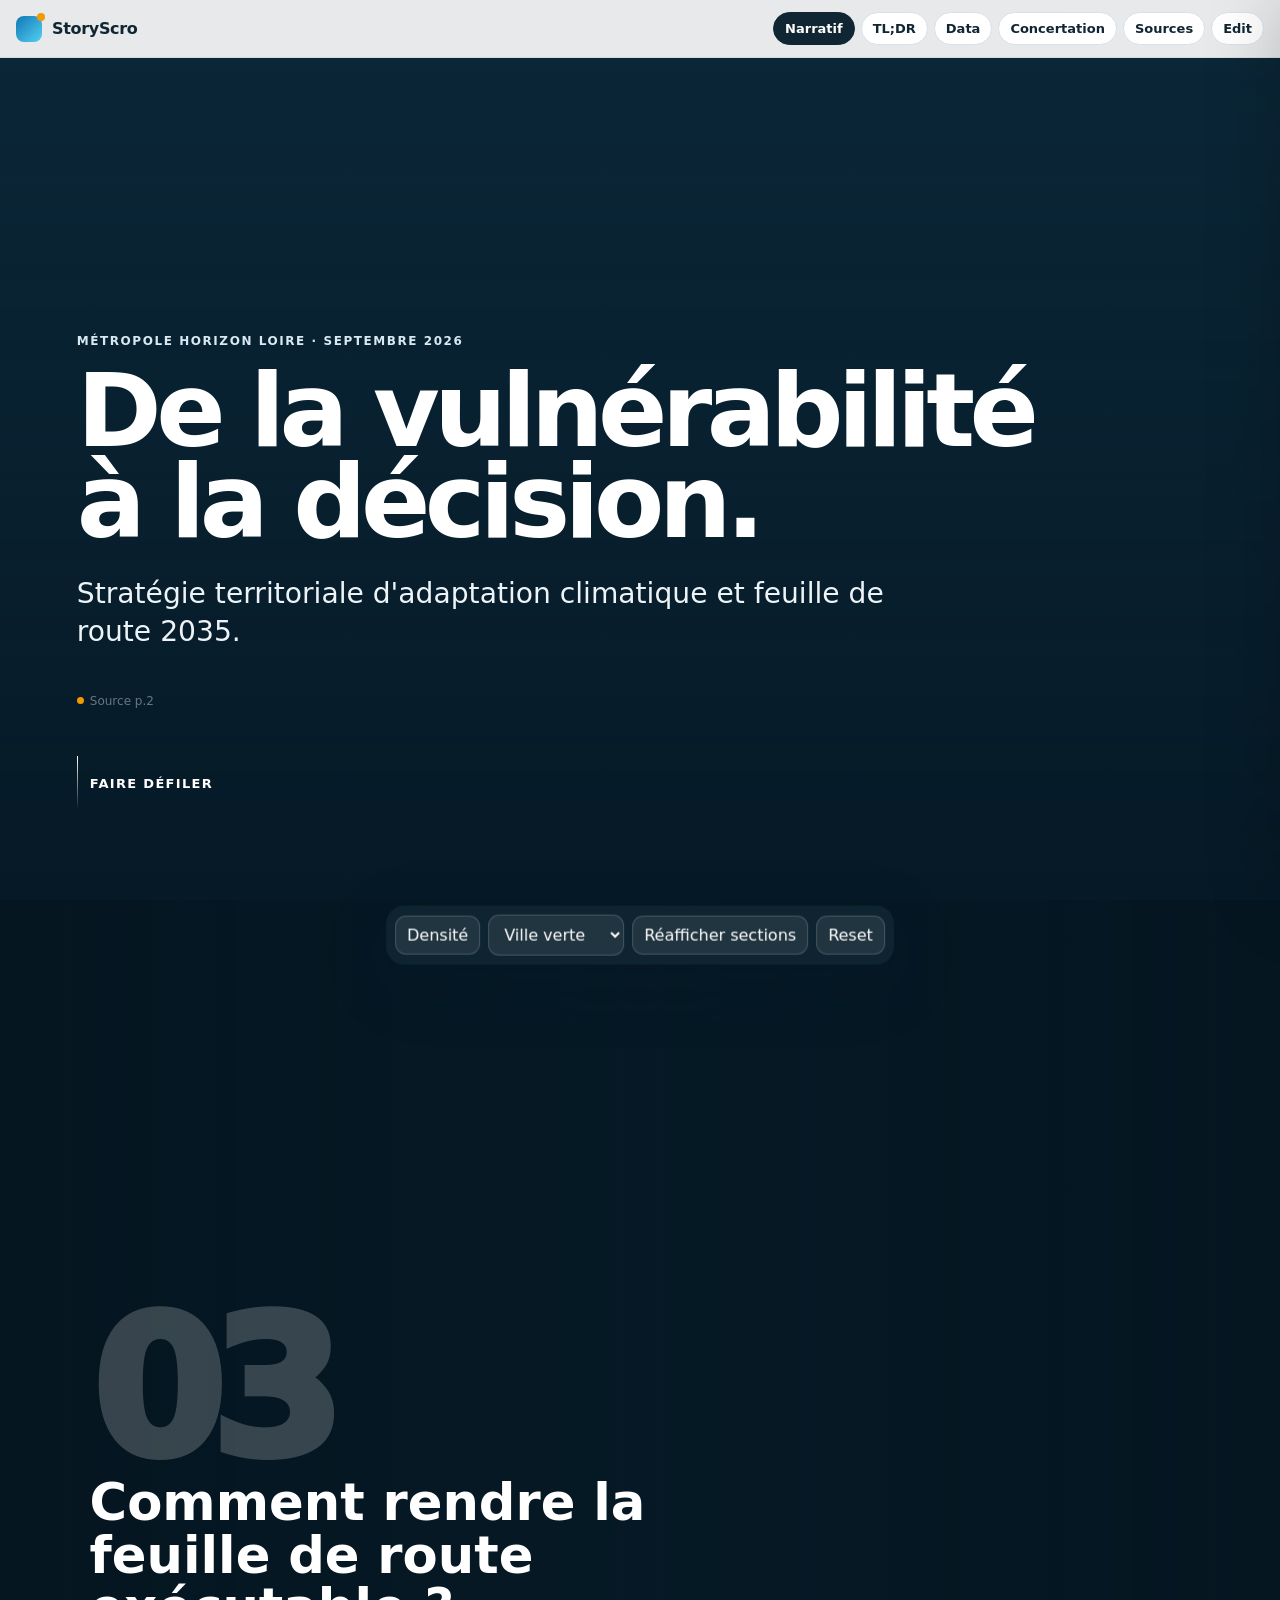
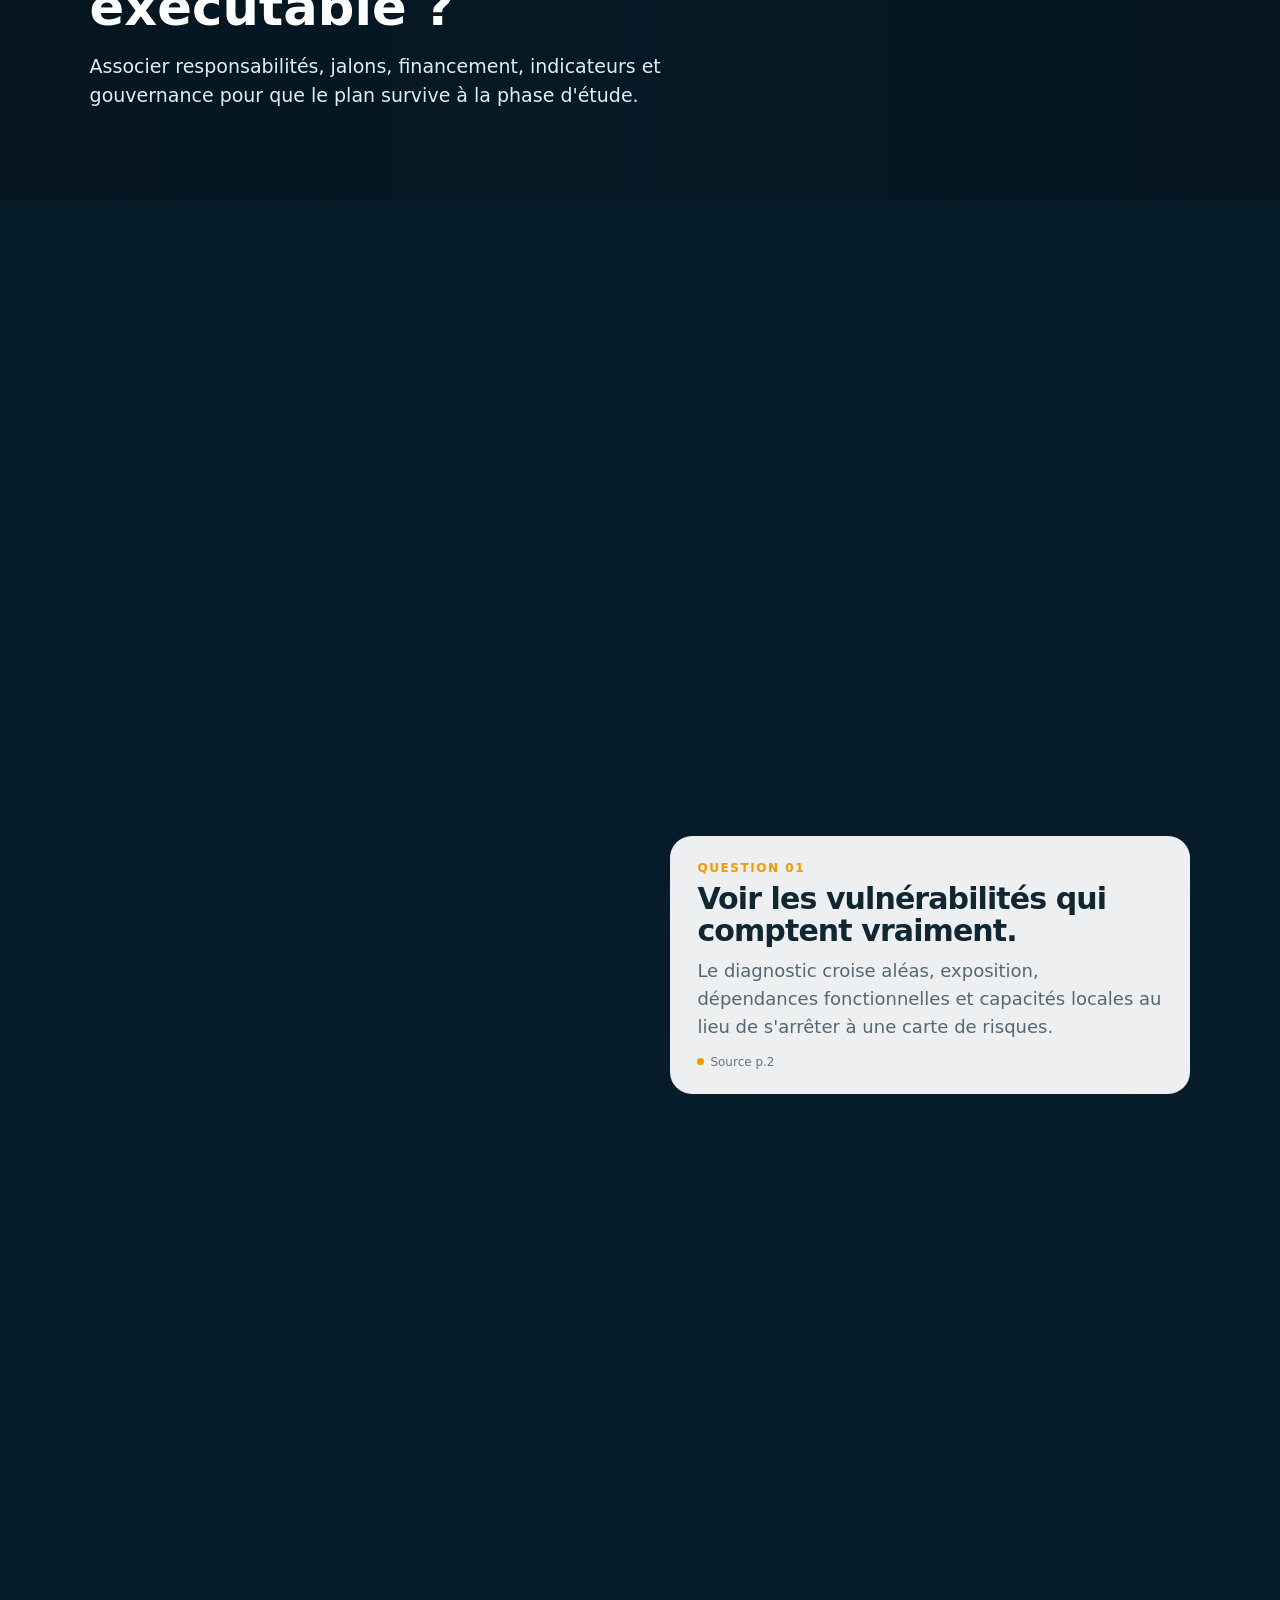
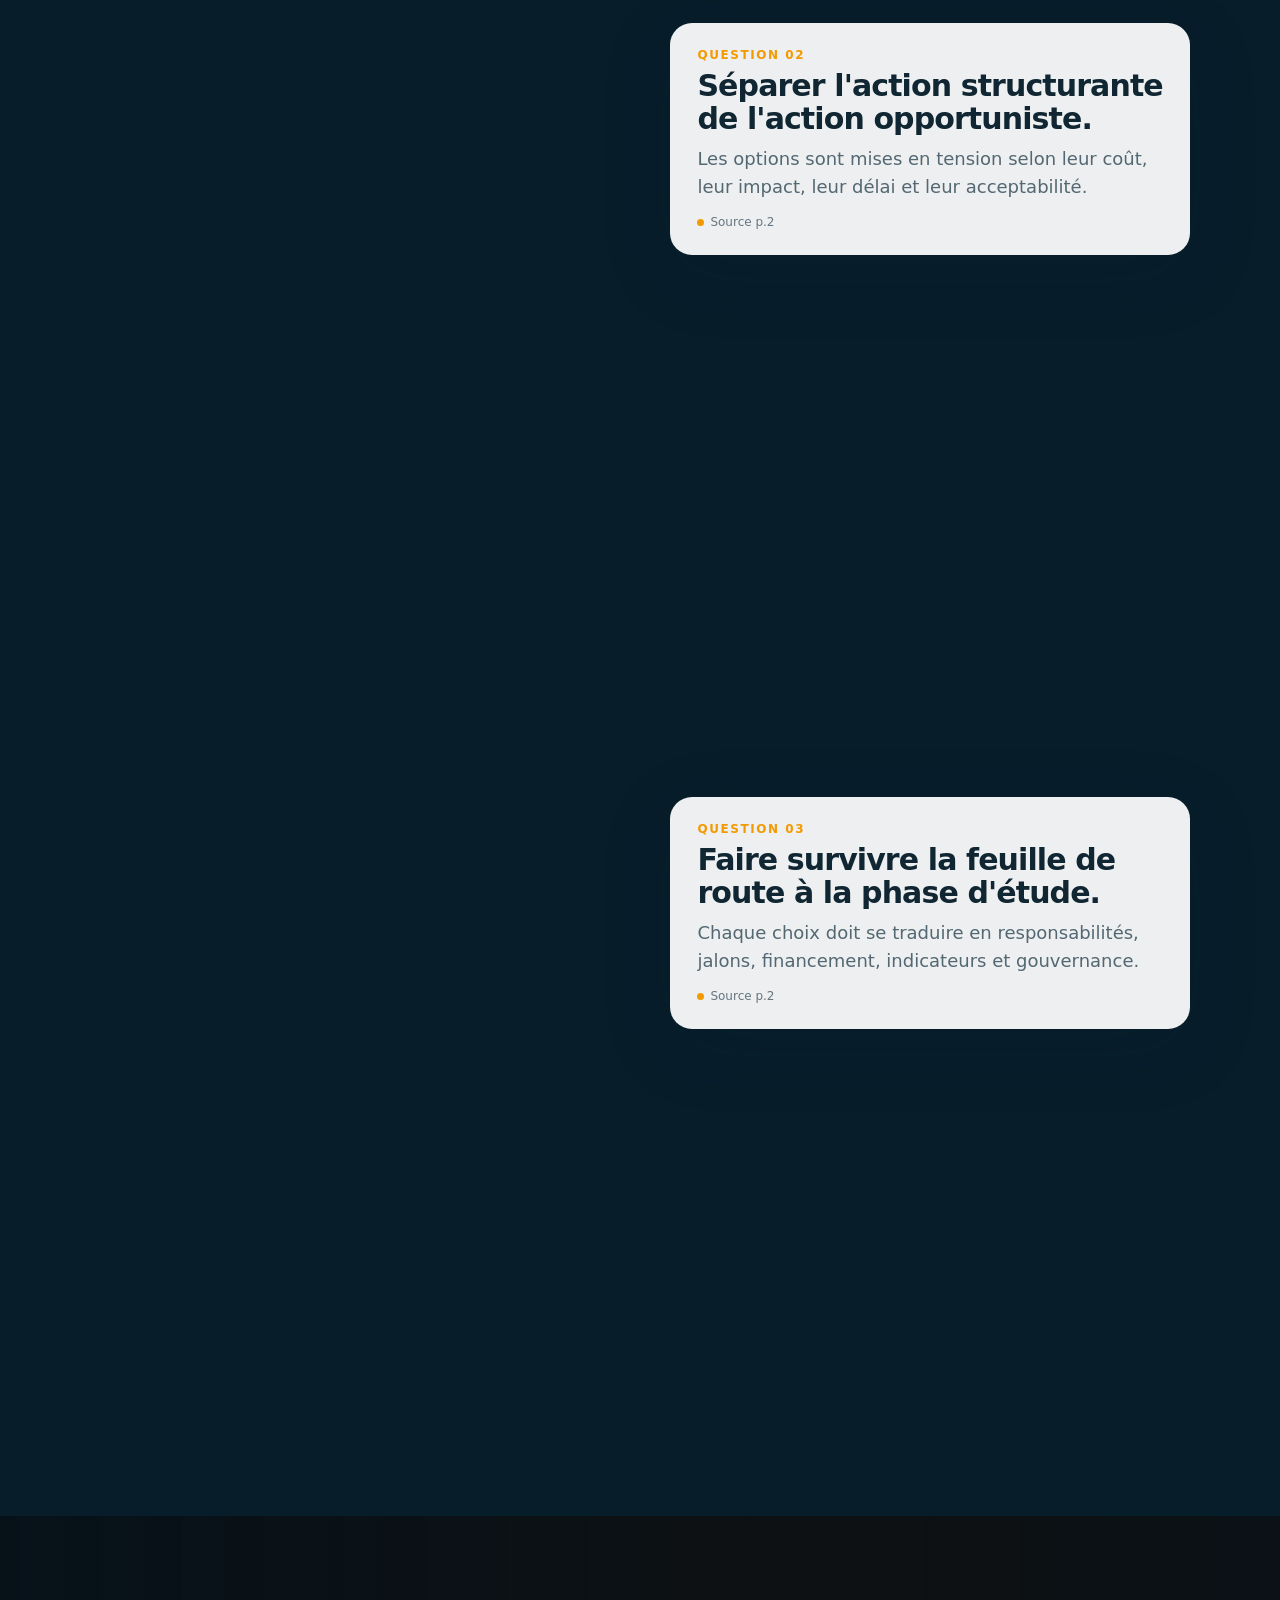
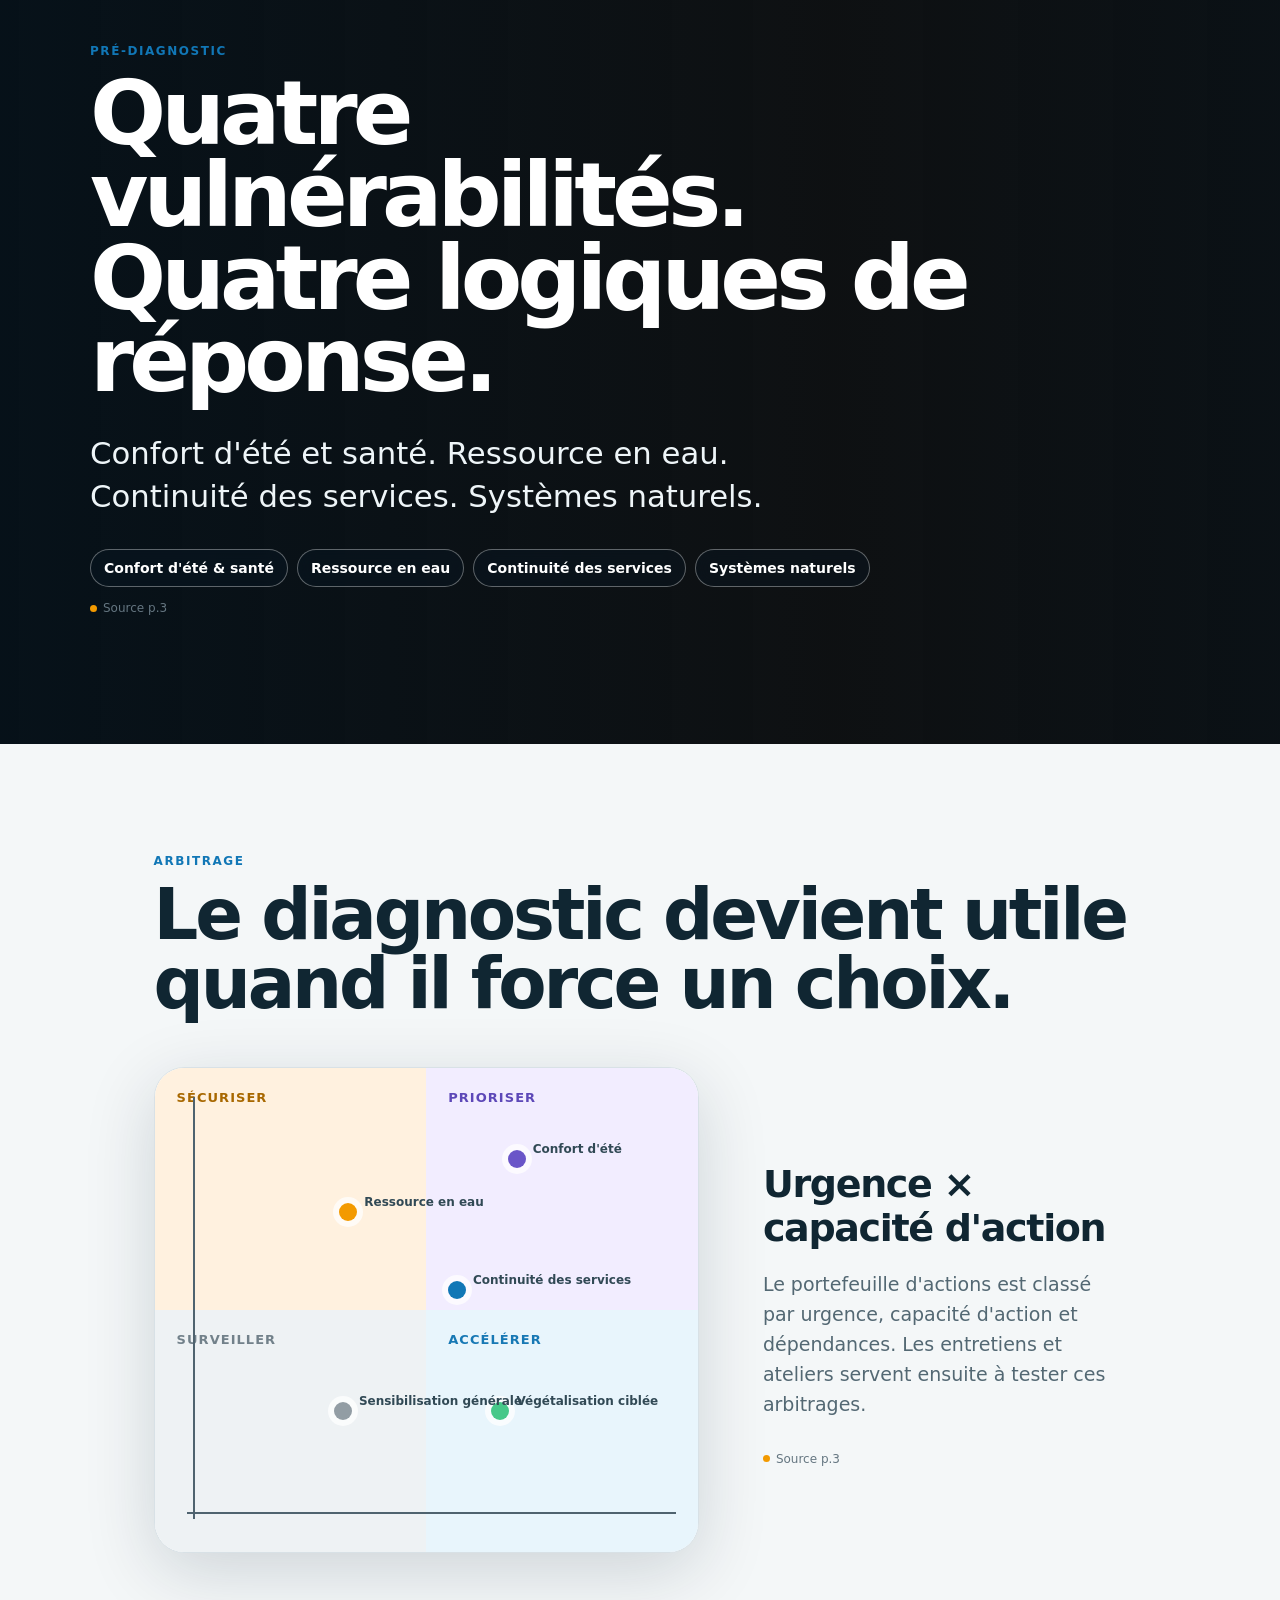
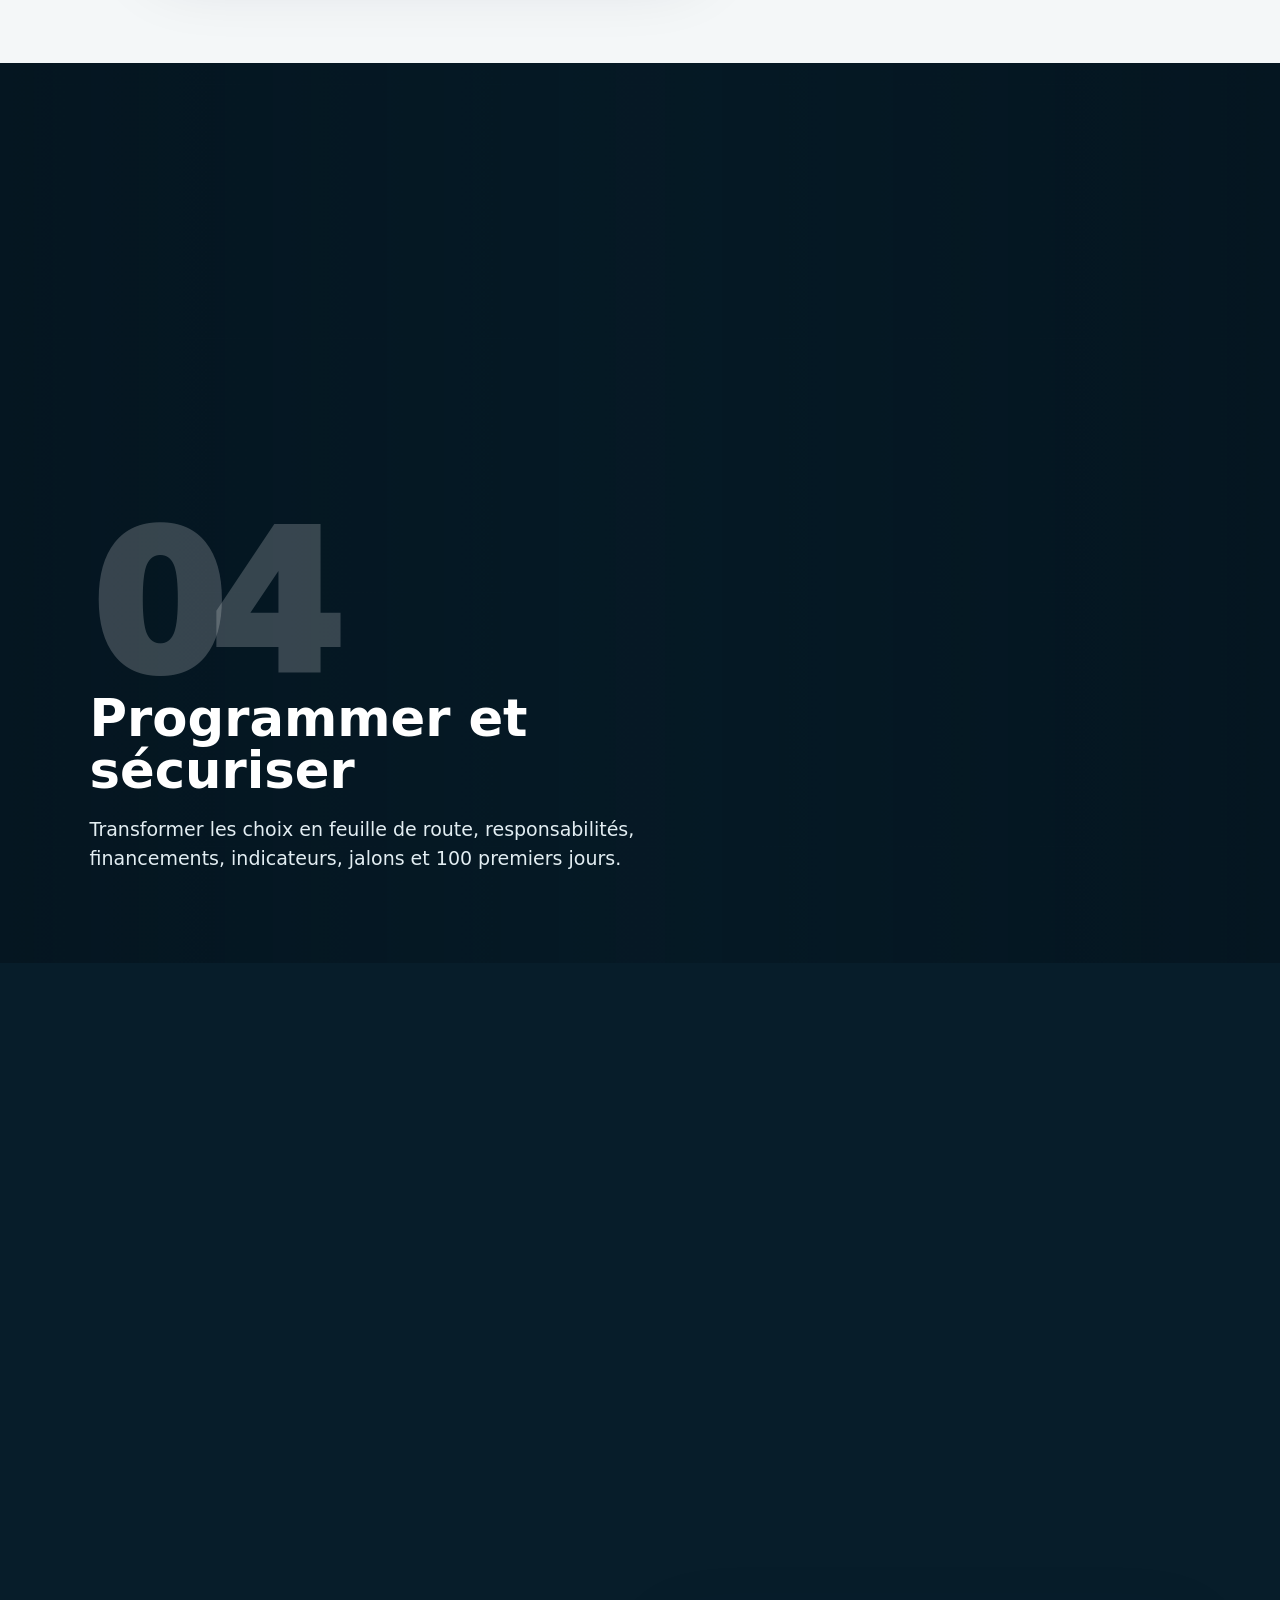
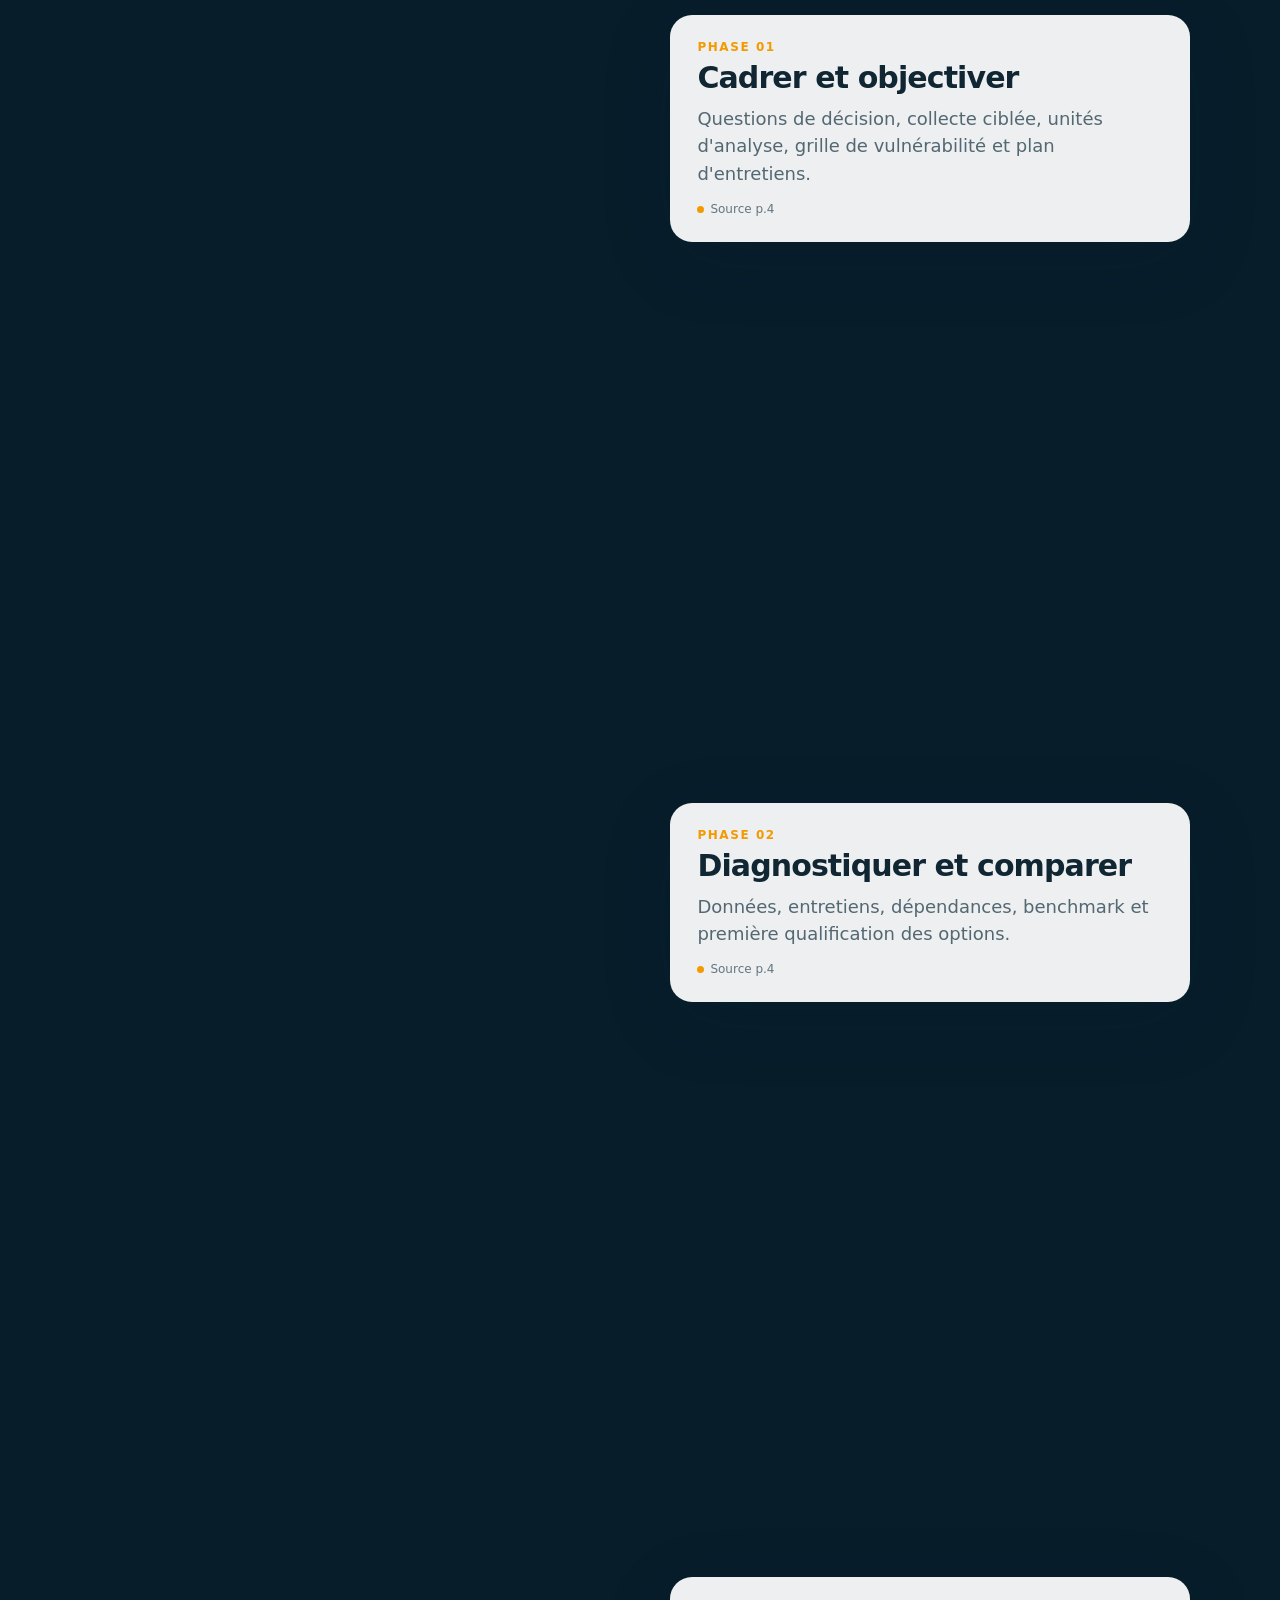
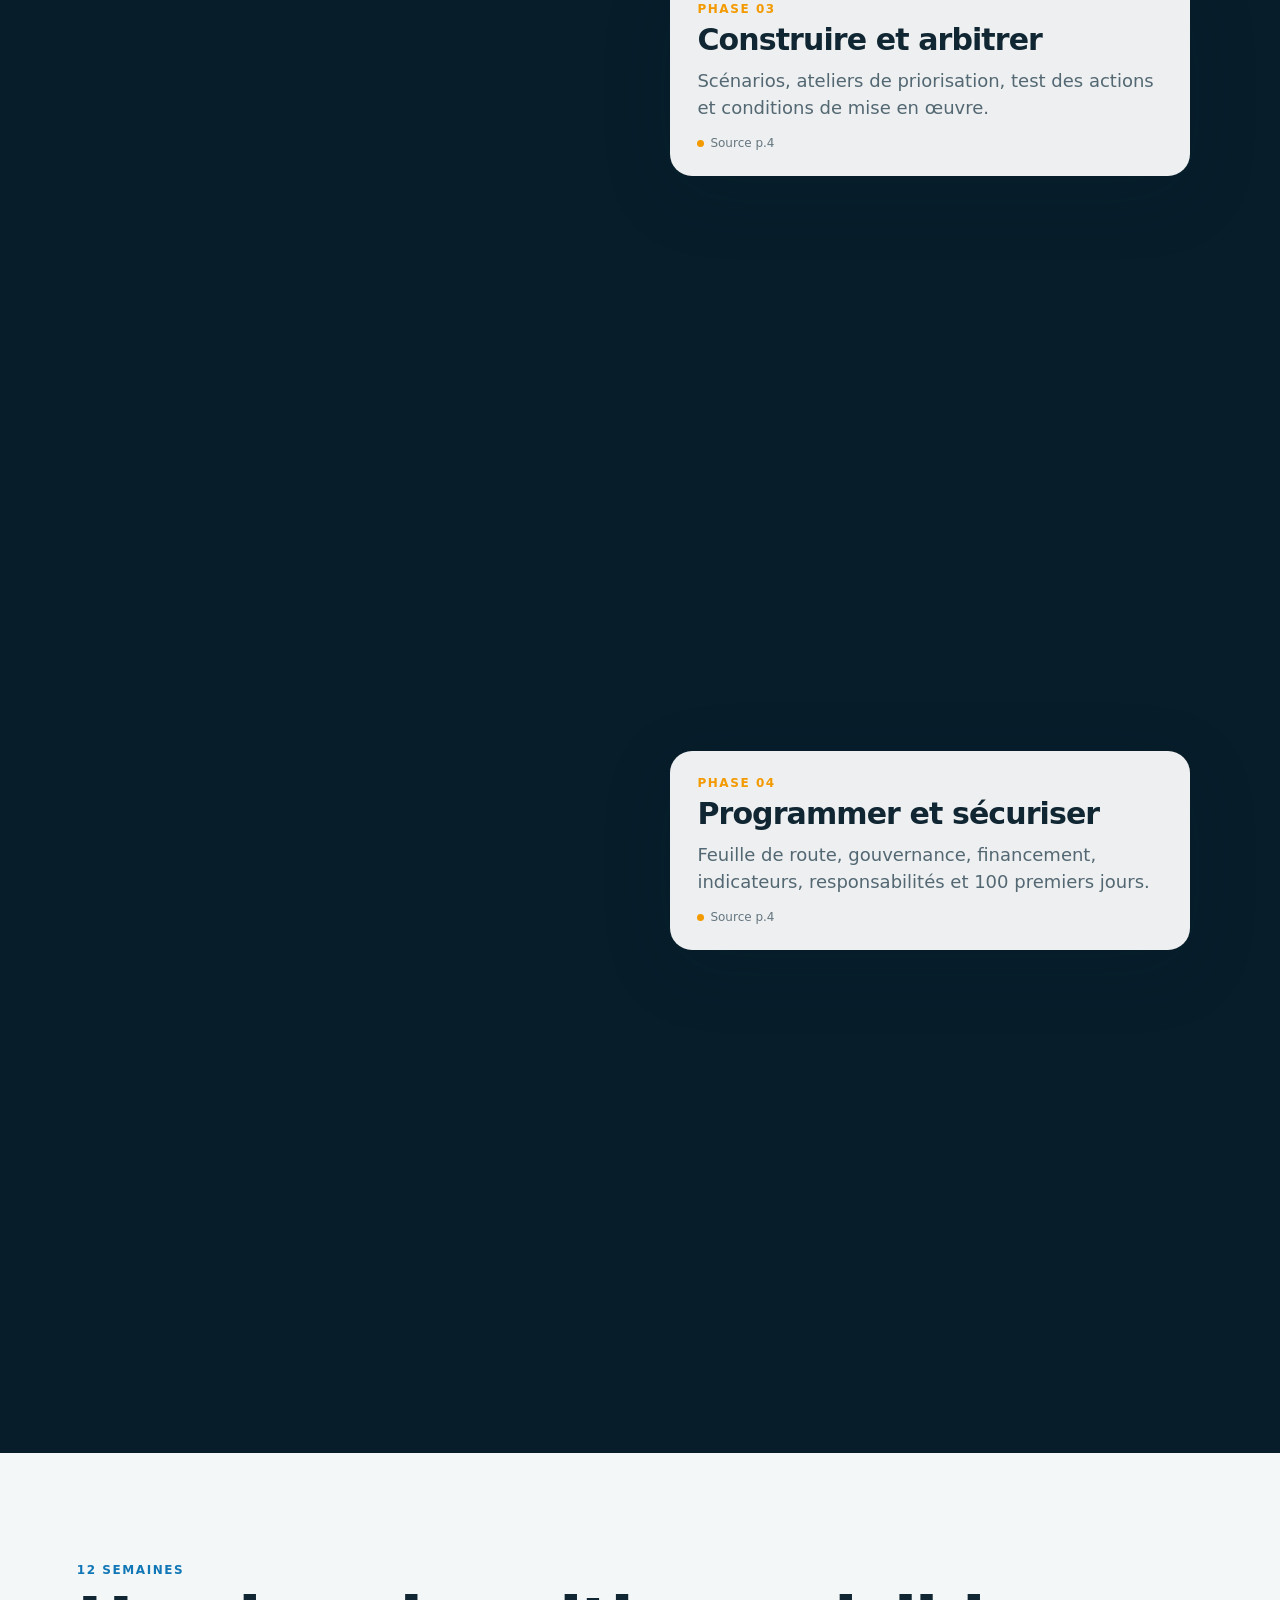
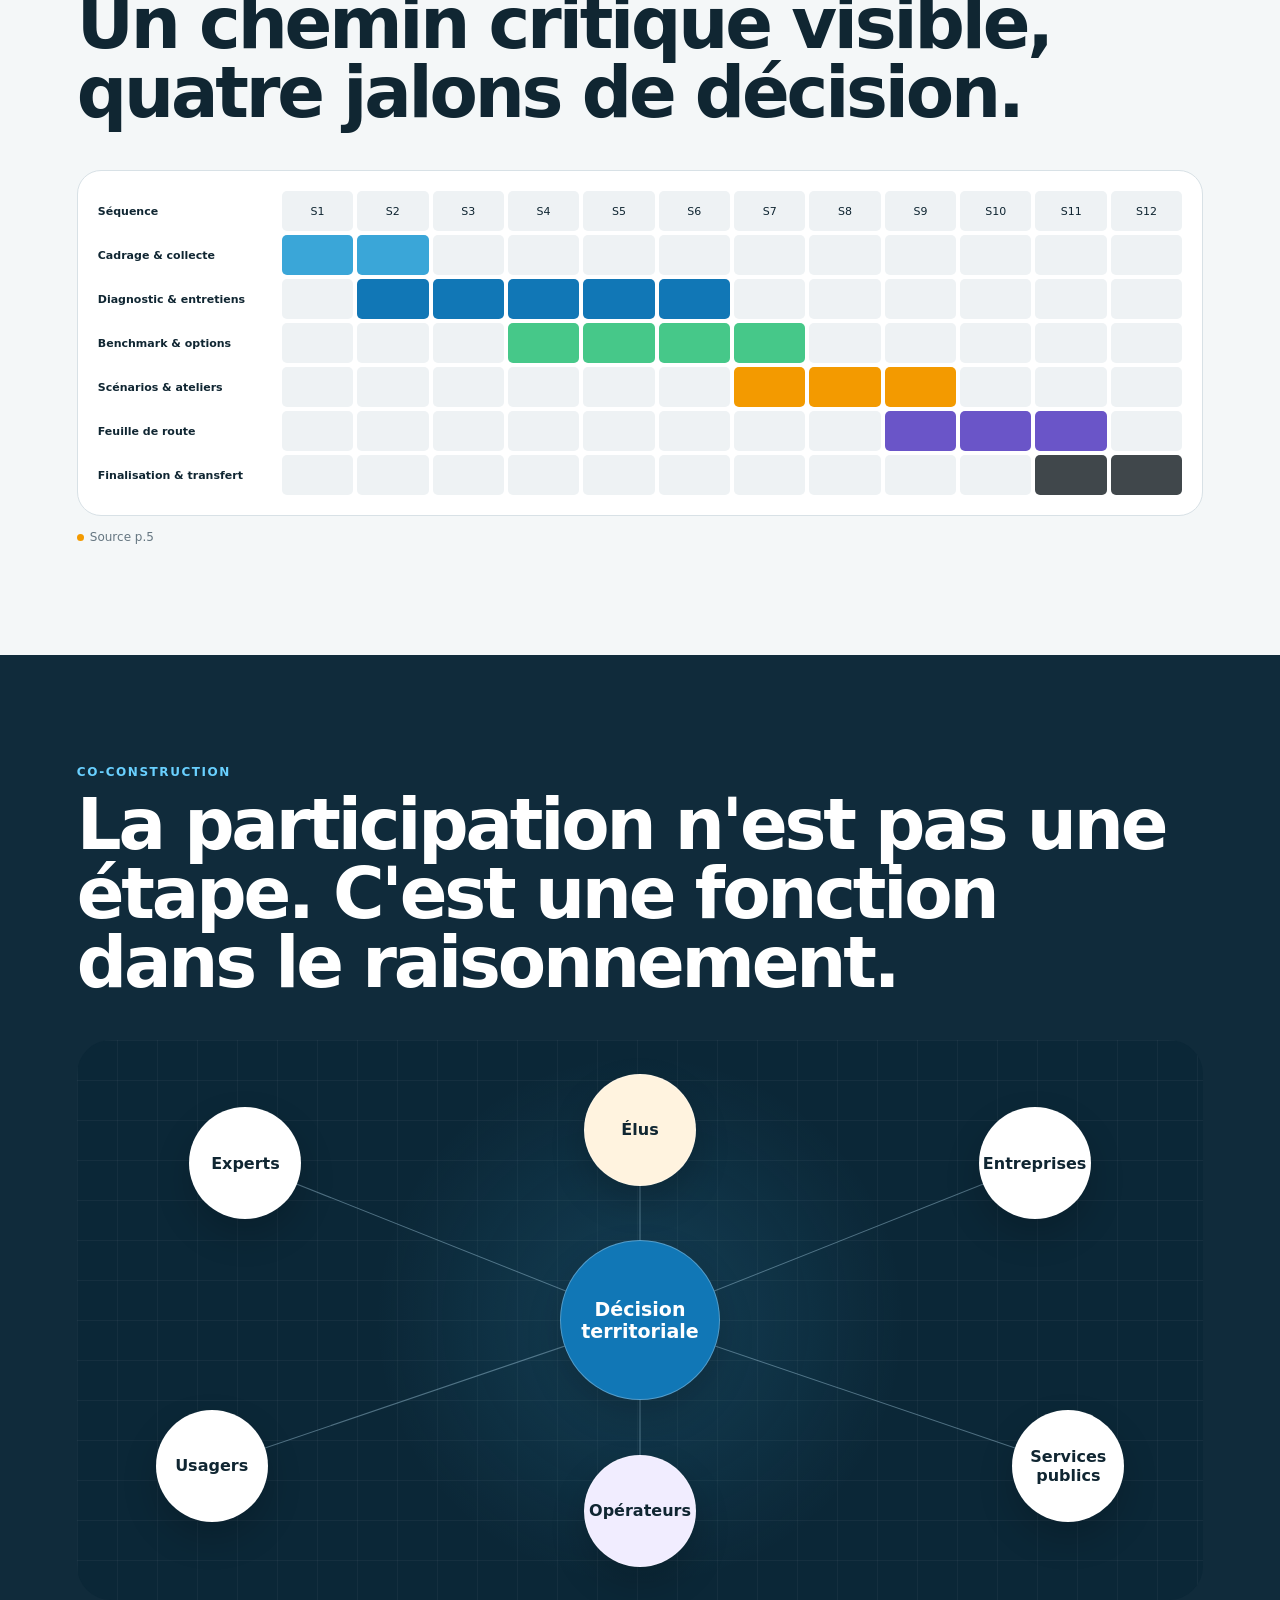
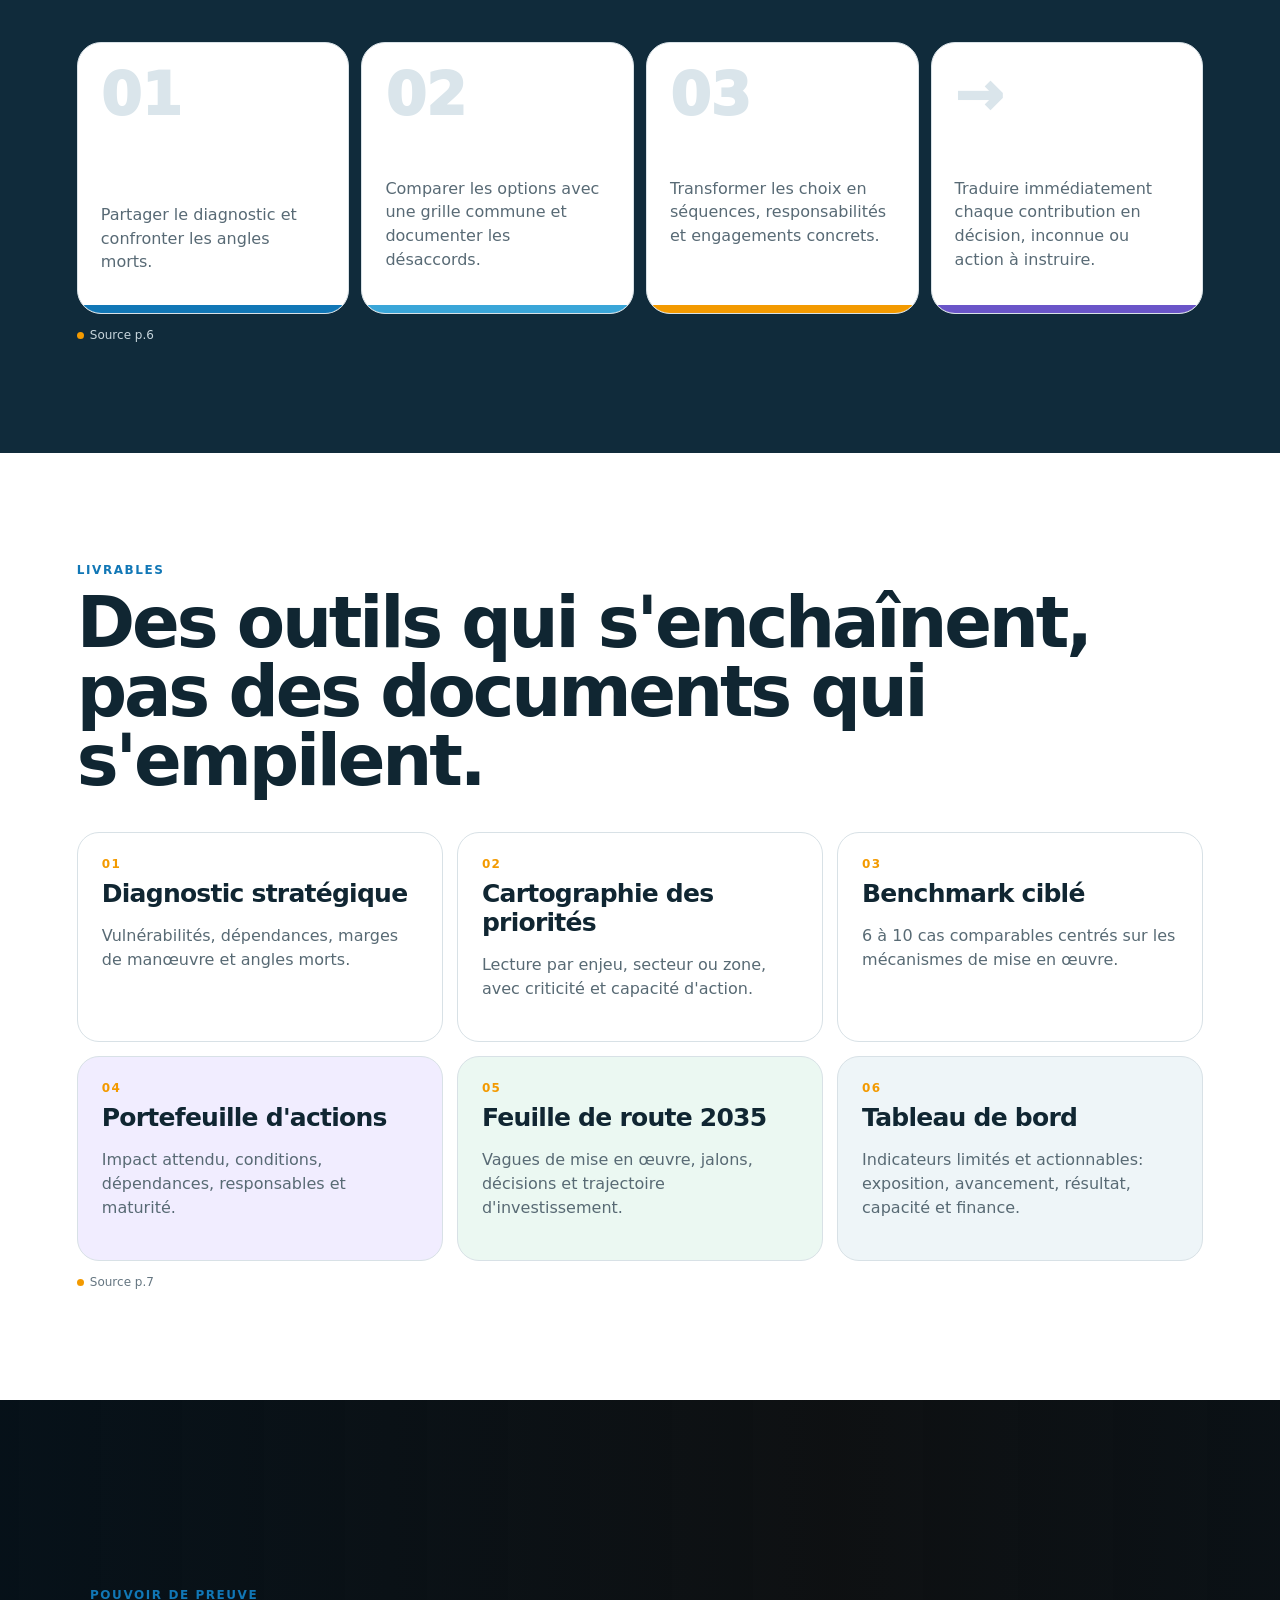
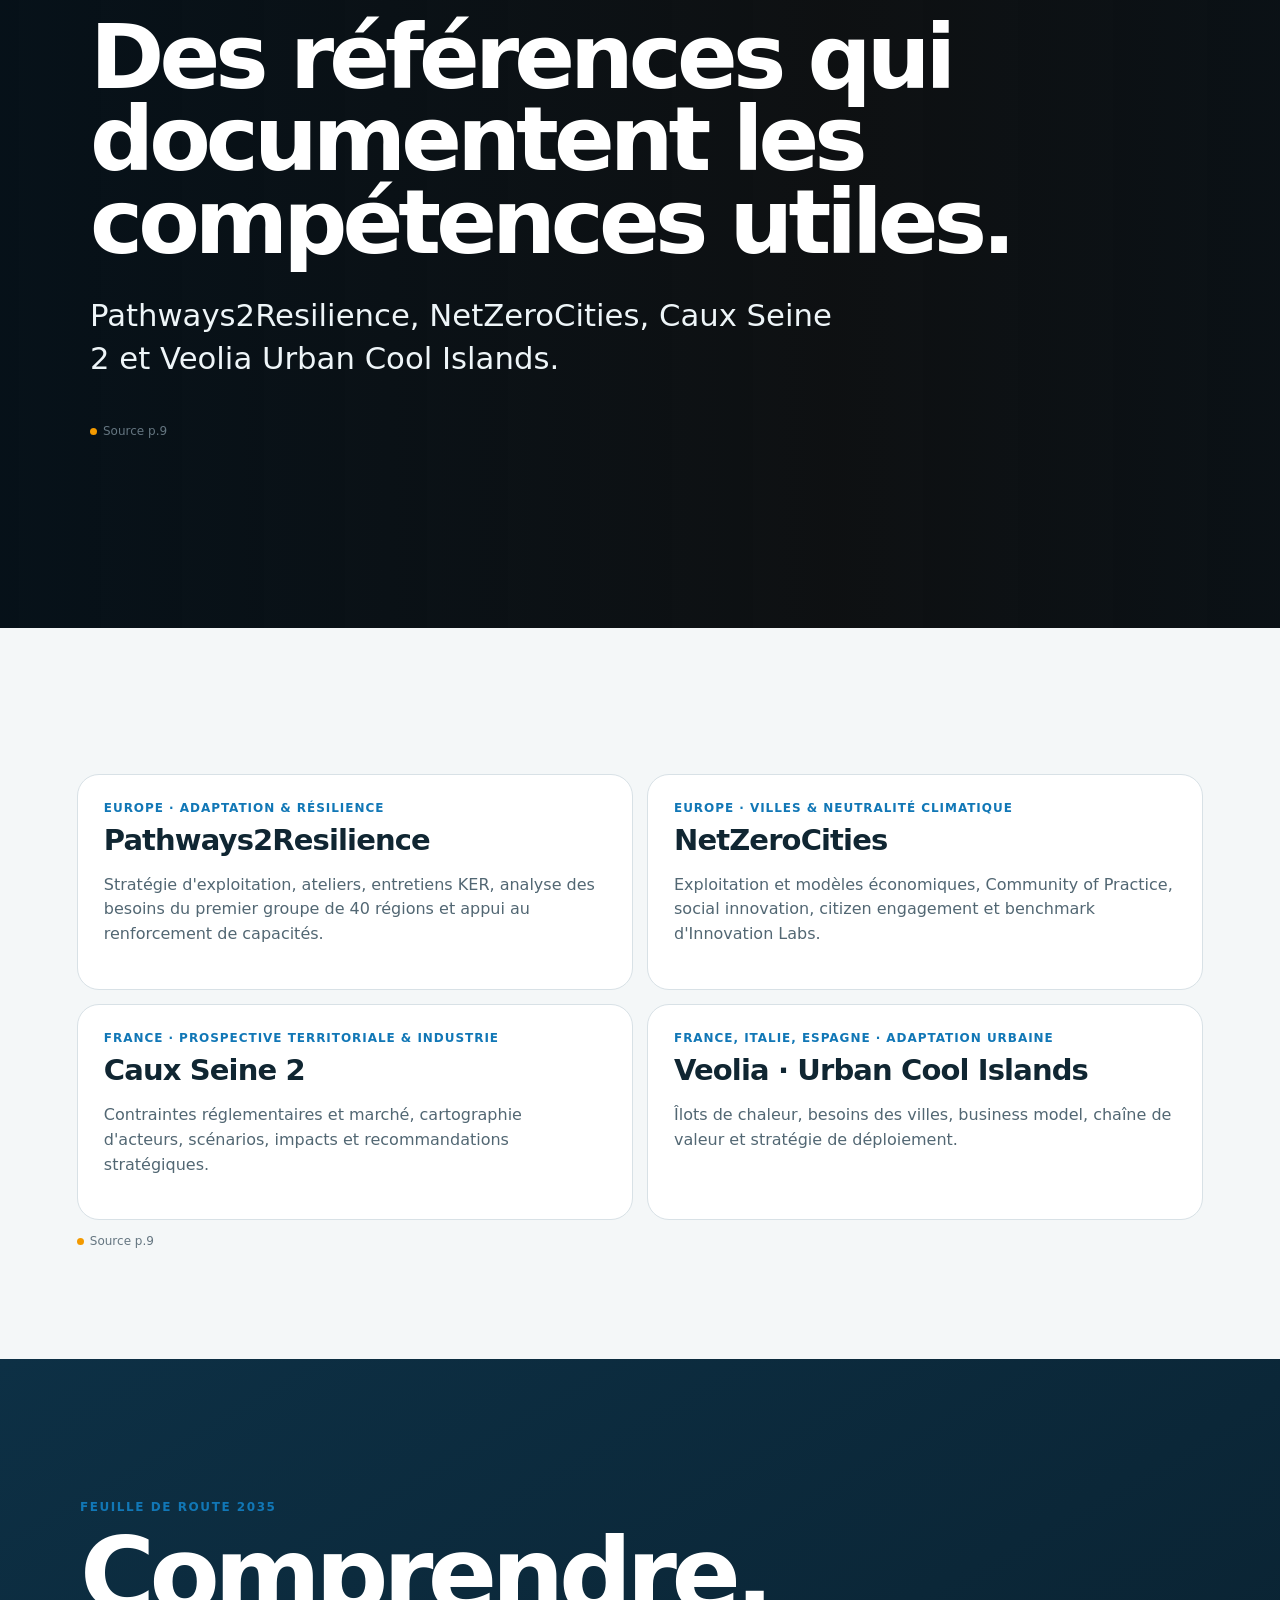
==== commit 40e91a3c: "Rebuild StoryScro around multiple client-facing Shorthand-style views" ====
--- a/index.html
+++ b/index.html
@@ -1,284 +1,232 @@
 <!doctype html>
 <html lang="fr">
 <head>
-<meta charset="utf-8" />
-<meta name="viewport" content="width=device-width,initial-scale=1" />
-<title>StoryScro V0 - LGI demo</title>
-<style>
-:root{
-  --blue:#1478b8; --blue2:#0f6ca8; --orange:#f39a00; --purple:#6750c7; --green:#48c989;
-  --ink:#18303f; --muted:#6e7d87; --paper:#f7f9fb; --line:#dbe4ea; --white:#fff;
-  --shadow:0 18px 60px rgba(15,40,60,.16);
-}
-*{box-sizing:border-box}
-html{scroll-behavior:smooth}
-body{margin:0;font-family:Inter,ui-sans-serif,system-ui,-apple-system,BlinkMacSystemFont,"Segoe UI",sans-serif;color:var(--ink);background:#fff;overflow-x:hidden}
-a{color:inherit;text-decoration:none}
-button{font:inherit}
-.topbar{position:fixed;z-index:50;top:0;left:0;right:0;height:58px;display:flex;align-items:center;justify-content:space-between;padding:0 22px;background:rgba(255,255,255,.9);backdrop-filter:blur(14px);border-bottom:1px solid rgba(24,48,63,.08)}
-.brand{display:flex;gap:10px;align-items:center;font-weight:800}.brand-mark{width:28px;height:28px;border-radius:8px;background:linear-gradient(135deg,var(--blue),#43c2ef);position:relative}.brand-mark:after{content:"";position:absolute;width:8px;height:8px;border-radius:50%;background:var(--orange);right:-3px;top:-3px}
-.top-actions{display:flex;gap:8px}.modebtn,.srcbtn{border:1px solid var(--line);background:#fff;border-radius:999px;padding:8px 12px;cursor:pointer;color:var(--ink)}.modebtn.active{background:var(--ink);color:#fff;border-color:var(--ink)}
-.hero{min-height:100vh;padding:120px 7vw 72px;display:grid;grid-template-columns:1.2fr .8fr;gap:5vw;align-items:center;background:radial-gradient(circle at 90% 10%,rgba(20,120,184,.14),transparent 36%),radial-gradient(circle at 10% 80%,rgba(243,154,0,.12),transparent 34%),#fff}
-.kicker{text-transform:uppercase;letter-spacing:.14em;font-weight:800;color:var(--orange);font-size:13px}.hero h1{font-size:clamp(48px,7vw,96px);line-height:.95;margin:.2em 0}.hero p{font-size:clamp(19px,2.2vw,28px);line-height:1.35;max-width:850px;color:#40515c}.hero-card{background:rgba(255,255,255,.88);border:1px solid rgba(24,48,63,.09);border-radius:28px;padding:28px;box-shadow:var(--shadow)}
-.badge{display:inline-flex;align-items:center;gap:7px;background:#fff5e6;color:#9b6200;border:1px solid #ffdca5;border-radius:999px;padding:8px 11px;font-size:13px;font-weight:700}.dot{width:8px;height:8px;background:var(--orange);border-radius:50%}
-.choice{display:grid;gap:10px;margin-top:20px}.choice button{padding:16px;text-align:left;border-radius:16px;border:1px solid var(--line);background:#fff;cursor:pointer}.choice button:hover{border-color:var(--blue);transform:translateY(-1px)}.choice strong{display:block;margin-bottom:4px}.choice small{color:var(--muted)}
-.section{padding:110px 7vw}.section.alt{background:var(--paper)}.eyebrow{color:var(--blue);font-weight:800;letter-spacing:.08em;text-transform:uppercase;font-size:13px}.section h2{font-size:clamp(38px,5vw,68px);line-height:1.03;margin:.15em 0 .25em}.lead{font-size:clamp(19px,2.2vw,28px);line-height:1.42;max-width:940px;color:#4b5e69}
-.scrolly{display:grid;grid-template-columns:minmax(310px,.9fr) minmax(430px,1.1fr);gap:6vw;align-items:start}.sticky{position:sticky;top:100px;height:calc(100vh - 130px);display:flex;align-items:center}.stage{width:100%;aspect-ratio:1/1;border-radius:32px;background:#eef6fb;position:relative;overflow:hidden;box-shadow:inset 0 0 0 1px rgba(20,120,184,.08)}.stage-inner{position:absolute;inset:0;padding:9%;display:flex;flex-direction:column;justify-content:center;transition:.45s ease}.big-num{font-size:clamp(76px,10vw,150px);font-weight:900;line-height:.8;color:var(--blue)}.stage h3{font-size:clamp(28px,3vw,46px);margin:.25em 0}.stage p{font-size:18px;line-height:1.5;color:#4f6370}
-.steps{padding:20vh 0}.step{min-height:72vh;display:flex;align-items:center;opacity:.28;transition:.3s}.step.active{opacity:1}.step-card{background:#fff;border:1px solid var(--line);border-radius:24px;padding:28px;box-shadow:0 12px 40px rgba(15,40,60,.08)}.step-card .n{font-weight:900;color:var(--orange);font-size:14px}.step-card h3{font-size:30px;margin:8px 0}.step-card p{font-size:18px;line-height:1.55;color:#536772}
-.source-chip{display:inline-flex;align-items:center;gap:6px;margin-top:14px;padding:7px 10px;border-radius:999px;border:1px solid #cbd8df;background:#fff;font-size:12px;color:#4e616c;cursor:pointer}.source-chip:hover{border-color:var(--blue);color:var(--blue)}
-.matrix-wrap{display:grid;grid-template-columns:1.1fr .9fr;gap:5vw;align-items:center;margin-top:50px}.matrix{position:relative;aspect-ratio:1.15/1;border:1px solid var(--line);border-radius:26px;overflow:hidden;background:#fff;box-shadow:var(--shadow)}.quad{position:absolute;width:50%;height:50%;padding:18px;font-weight:800;font-size:14px}.q1{left:0;top:0;background:#fff4e7;color:#a56b00}.q2{right:0;top:0;background:#f1edff;color:#5c46bb}.q3{left:0;bottom:0;background:#f0f3f5;color:#71808a}.q4{right:0;bottom:0;background:#eaf5fc;color:#1478b8}.axisx,.axisy{position:absolute;background:#506470}.axisx{height:2px;left:5%;right:4%;bottom:8%}.axisy{width:2px;top:6%;bottom:7%;left:7%}.pt{position:absolute;width:18px;height:18px;border-radius:50%;box-shadow:0 0 0 7px rgba(255,255,255,.75);transition:.25s}.pt:hover{transform:scale(1.25)}.pt span{position:absolute;white-space:nowrap;font-size:13px;font-weight:650;color:#354852;left:24px;top:-6px}.p1{left:64%;top:17%;background:var(--purple)}.p2{left:34%;top:27%;background:var(--orange)}.p3{left:54%;top:43%;background:var(--blue)}.p4{left:61%;top:69%;background:var(--green)}.p5{left:34%;top:69%;background:#919da5}
-.matrix-copy h3{font-size:36px;margin:.2em 0}.matrix-copy p{font-size:19px;line-height:1.55;color:#50636f}.warn{margin-top:18px;padding:16px 18px;background:#fff6e9;border-left:4px solid var(--orange);border-radius:10px;color:#77511b;font-weight:700}
-.phase-track{margin-top:55px;display:grid;grid-template-columns:repeat(4,1fr);gap:12px}.phase{border-radius:22px;padding:22px;min-height:230px;background:#fff;border:1px solid var(--line);position:relative;overflow:hidden}.phase:after{content:"";position:absolute;left:0;right:0;bottom:0;height:7px;background:var(--blue)}.phase:nth-child(2):after{background:#3ba7da}.phase:nth-child(3):after{background:var(--orange)}.phase:nth-child(4):after{background:var(--purple)}.phase .num{font-size:54px;font-weight:900;color:#d6e4ec}.phase h3{font-size:24px;margin:8px 0}.phase p{line-height:1.5;color:#536772}
-.gantt{margin-top:42px;overflow:auto;border:1px solid var(--line);border-radius:22px;background:#fff;padding:20px}.weeks{display:grid;grid-template-columns:170px repeat(12,minmax(52px,1fr));gap:4px;min-width:950px}.cell{height:42px;background:#f1f4f6;border-radius:6px;display:flex;align-items:center;justify-content:center;font-size:12px}.rowlabel{justify-content:flex-start;font-weight:700;background:transparent}.fill-blue{background:var(--blue);color:#fff}.fill-blue2{background:#3ba7da;color:#fff}.fill-green{background:var(--green);color:#fff}.fill-orange{background:var(--orange);color:#fff}.fill-purple{background:var(--purple);color:#fff}.fill-dark{background:#42494d;color:#fff}
-.network{position:relative;height:520px;margin-top:40px;background:radial-gradient(circle at center,rgba(20,120,184,.08),transparent 45%);border-radius:30px;border:1px solid var(--line);overflow:hidden}.node{position:absolute;width:118px;height:118px;border-radius:50%;display:flex;align-items:center;justify-content:center;text-align:center;background:#fff;border:1px solid #b8cfdd;font-weight:750;box-shadow:0 8px 24px rgba(20,70,100,.08)}.node.core{width:150px;height:150px;background:var(--blue);color:#fff;border:none;left:50%;top:50%;transform:translate(-50%,-50%);font-size:18px}.node.a{left:9%;top:12%}.node.b{right:9%;top:12%}.node.c{left:5%;bottom:13%}.node.d{right:5%;bottom:13%}.node.e{left:50%;top:4%;transform:translateX(-50%);background:#fff6e7;border-color:#ffd28a}.node.f{left:50%;bottom:4%;transform:translateX(-50%);background:#f2edff;border-color:#cabdf7}.line{position:absolute;height:1px;background:#b9ccd8;transform-origin:left center;opacity:.8}
-.deliverables{display:grid;grid-template-columns:repeat(3,1fr);gap:14px;margin-top:38px}.deliv{border:1px solid var(--line);border-radius:20px;padding:22px;background:#fff;min-height:180px}.deliv .dnum{font-size:12px;font-weight:900;color:var(--orange)}.deliv h3{margin:7px 0;font-size:23px}.deliv p{color:#5b6d77;line-height:1.45}.deliv:nth-child(4){background:#f3efff}.deliv:nth-child(5){background:#edf9f4}.deliv:nth-child(6){background:#f3f7f9}
-.refs{display:grid;grid-template-columns:repeat(2,1fr);gap:14px;margin-top:34px}.ref{border-radius:22px;padding:24px;background:#fff;border:1px solid var(--line)}.ref h3{font-size:26px;margin:0 0 6px}.ref .meta{font-size:13px;font-weight:800;color:var(--blue);text-transform:uppercase;letter-spacing:.06em}.ref p{line-height:1.55;color:#50636f}
-.final{min-height:92vh;display:flex;flex-direction:column;justify-content:center;background:linear-gradient(150deg,#0e3146,#0d2230);color:#fff}.final .eyebrow{color:#6dd0ff}.final h2{max-width:1000px}.final .lead{color:#d8e6ee}.pillrow{display:flex;flex-wrap:wrap;gap:10px;margin-top:28px}.pill{padding:10px 14px;border:1px solid rgba(255,255,255,.25);border-radius:999px}
-.drawer{position:fixed;z-index:100;right:0;top:0;bottom:0;width:min(460px,92vw);background:#fff;box-shadow:-20px 0 70px rgba(0,0,0,.22);transform:translateX(105%);transition:.25s;padding:26px;overflow:auto}.drawer.open{transform:translateX(0)}.drawer h3{font-size:28px;margin:10px 0}.drawer .close{float:right;border:none;background:#f1f4f6;border-radius:10px;padding:8px 10px;cursor:pointer}.srcbox{border:1px solid var(--line);border-radius:14px;padding:14px;margin:12px 0}.srcbox b{display:block;margin-bottom:6px}.srcbox p{margin:0;line-height:1.5;color:#536772}
-#variantB{display:none}.variantB .hero{background:linear-gradient(180deg,#071e2c,#0d3146);color:#fff}.variantB .hero p{color:#dbe7ed}.variantB .hero-card{background:rgba(255,255,255,.08);border-color:rgba(255,255,255,.15);color:#fff}.variantB .choice button{background:rgba(255,255,255,.06);border-color:rgba(255,255,255,.16);color:#fff}.variantB .choice small{color:#c6d4dc}.variantB .section h2{max-width:1050px}.variantB .spotlight{font-size:clamp(72px,12vw,170px);font-weight:950;letter-spacing:-.06em;line-height:.8;color:var(--orange);margin:18px 0}.variantB .three{display:grid;grid-template-columns:repeat(3,1fr);gap:16px;margin-top:34px}.variantB .three>div{padding:24px;border-radius:20px;background:#fff;border:1px solid var(--line)}.variantB .three h3{font-size:26px;margin:6px 0}.variantB .three p{color:#586b76;line-height:1.5}.variantB .dark{background:#102b3b;color:#fff}.variantB .dark .lead{color:#d5e4ec}.variantB .dark .eyebrow{color:#6ac8f5}
-@media(max-width:900px){.hero,.scrolly,.matrix-wrap{grid-template-columns:1fr}.hero-card{margin-top:10px}.sticky{position:relative;top:auto;height:auto}.steps{padding:0}.step{min-height:auto;opacity:1;margin:20px 0}.phase-track{grid-template-columns:1fr 1fr}.deliverables,.refs,.variantB .three{grid-template-columns:1fr 1fr}.top-actions .srcbtn{display:none}.network{height:640px}.node{width:95px;height:95px;font-size:12px}.node.core{width:130px;height:130px}.hero{padding-top:100px}}
-@media(max-width:600px){.phase-track,.deliverables,.refs,.variantB .three{grid-template-columns:1fr}.section{padding:80px 6vw}.hero{padding-left:6vw;padding-right:6vw}.topbar{padding:0 12px}.modebtn{padding:7px 9px;font-size:12px}.matrix{aspect-ratio:1/1.25}.pt span{white-space:normal;width:110px}.network{height:760px}.node.a{left:4%}.node.b{right:4%}.node.c{left:4%}.node.d{right:4%}}
-</style>
+  <meta charset="utf-8" />
+  <meta name="viewport" content="width=device-width,initial-scale=1" />
+  <meta name="theme-color" content="#102b3b" />
+  <title>StoryScro | Stratégie territoriale d'adaptation climatique</title>
+  <link rel="stylesheet" href="style.css" />
 </head>
 <body>
-<div class="topbar">
-  <div class="brand"><span class="brand-mark"></span>StoryScro <span style="font-weight:500;color:#7b8991">V0</span></div>
-  <div class="top-actions">
-    <button class="modebtn active" data-mode="A">A. Décision</button>
-    <button class="modebtn" data-mode="B">B. Éditorial</button>
-    <button class="srcbtn" onclick="openSources('about')">Sources</button>
-  </div>
+<header class="shellbar">
+  <div class="brand"><span class="mark"></span>StoryScro</div>
+  <nav class="viewnav" aria-label="Vues du document">
+    <button class="viewbtn" data-view-target="narrative">Narratif</button>
+    <button class="viewbtn" data-view-target="tldr">TL;DR</button>
+    <button class="viewbtn" data-view-target="data">Data</button>
+    <button class="viewbtn" data-view-target="workshop">Concertation</button>
+    <button class="ghostbtn" id="sourcesToggle">Sources</button>
+    <button class="ghostbtn" id="editToggle">Edit</button>
+  </nav>
+</header>
+
+<main id="view-narrative" class="view">
+  <section class="hero" data-section-id="n-hero">
+    <div class="hero-media"></div>
+    <div class="hero-inner">
+      <div class="meta">Métropole Horizon Loire · Septembre 2026</div>
+      <h1 data-editable data-key="n-hero-title">De la vulnérabilité à la décision.</h1>
+      <p class="deck" data-editable data-key="n-hero-deck">Stratégie territoriale d'adaptation climatique et feuille de route 2035.</p>
+      <button class="source-dot" data-source="mission">Source p.2</button>
+      <div class="scrollcue"><i></i> Faire défiler</div>
+    </div>
+  </section>
+
+  <section class="scrolly-block" data-scrolly="questions" data-section-id="n-questions">
+    <div class="scrolly-stage">
+      <div class="scrolly-bg" style="background-image:url('https://images.pexels.com/photos/6942516/pexels-photo-6942516.jpeg?auto=compress&cs=tinysrgb&w=2200')"></div>
+      <div class="scrolly-label">
+        <div class="giant">01</div>
+        <h3>Où sommes-nous réellement vulnérables ?</h3>
+        <p>Croiser aléas, exposition, dépendances fonctionnelles et capacités locales.</p>
+      </div>
+    </div>
+    <div class="scrolly-steps">
+      <div class="story-step active" data-scene="q1" data-zoom="1.10" data-x="35" data-y="50">
+        <article class="story-card"><div class="num">QUESTION 01</div><h3 data-editable data-key="n-q1-title">Voir les vulnérabilités qui comptent vraiment.</h3><p data-editable data-key="n-q1-copy">Le diagnostic croise aléas, exposition, dépendances fonctionnelles et capacités locales au lieu de s'arrêter à une carte de risques.</p><button class="source-dot" data-source="mission">Source p.2</button></article>
+      </div>
+      <div class="story-step" data-scene="q2" data-zoom="1.19" data-x="55" data-y="42">
+        <article class="story-card"><div class="num">QUESTION 02</div><h3 data-editable data-key="n-q2-title">Séparer l'action structurante de l'action opportuniste.</h3><p data-editable data-key="n-q2-copy">Les options sont mises en tension selon leur coût, leur impact, leur délai et leur acceptabilité.</p><button class="source-dot" data-source="mission">Source p.2</button></article>
+      </div>
+      <div class="story-step" data-scene="q3" data-zoom="1.28" data-x="70" data-y="55">
+        <article class="story-card"><div class="num">QUESTION 03</div><h3 data-editable data-key="n-q3-title">Faire survivre la feuille de route à la phase d'étude.</h3><p data-editable data-key="n-q3-copy">Chaque choix doit se traduire en responsabilités, jalons, financement, indicateurs et gouvernance.</p><button class="source-dot" data-source="mission">Source p.2</button></article>
+      </div>
+    </div>
+  </section>
+
+  <section class="parallax" data-section-id="n-vulnerabilities">
+    <div class="parallax-media" style="background-image:url('https://images.pexels.com/photos/20253885/pexels-photo-20253885.jpeg?auto=compress&cs=tinysrgb&w=2200')"></div>
+    <div class="parallax-copy">
+      <div class="eyebrow">Pré-diagnostic</div>
+      <h2 data-editable data-key="n-vul-title">Quatre vulnérabilités. Quatre logiques de réponse.</h2>
+      <p data-editable data-key="n-vul-copy">Confort d'été et santé. Ressource en eau. Continuité des services. Systèmes naturels.</p>
+      <div class="chips"><span class="chip">Confort d'été & santé</span><span class="chip">Ressource en eau</span><span class="chip">Continuité des services</span><span class="chip">Systèmes naturels</span></div>
+      <button class="source-dot" data-source="prediag">Source p.3</button>
+    </div>
+  </section>
+
+  <section class="section narrow paper" data-section-id="n-matrix">
+    <div class="eyebrow">Arbitrage</div>
+    <h2 data-editable data-key="n-matrix-title">Le diagnostic devient utile quand il force un choix.</h2>
+    <div class="matrix-grid">
+      <div class="matrix" aria-label="Matrice urgence et capacité d'action">
+        <div class="quad q1">SÉCURISER</div><div class="quad q2">PRIORISER</div><div class="quad q3">SURVEILLER</div><div class="quad q4">ACCÉLÉRER</div>
+        <div class="axis-x"></div><div class="axis-y"></div>
+        <div class="point p1"><span>Confort d'été</span></div>
+        <div class="point p2"><span>Ressource en eau</span></div>
+        <div class="point p3"><span>Continuité des services</span></div>
+        <div class="point p4"><span>Végétalisation ciblée</span></div>
+        <div class="point p5"><span>Sensibilisation générale</span></div>
+      </div>
+      <div class="matrix-copy">
+        <h3 data-editable data-key="n-matrix-side">Urgence × capacité d'action</h3>
+        <p data-editable data-key="n-matrix-copy">Le portefeuille d'actions est classé par urgence, capacité d'action et dépendances. Les entretiens et ateliers servent ensuite à tester ces arbitrages.</p>
+        <button class="source-dot" data-source="prediag">Source p.3</button>
+      </div>
+    </div>
+  </section>
+
+  <section class="scrolly-block" data-scrolly="phases" data-section-id="n-method">
+    <div class="scrolly-stage">
+      <div class="scrolly-bg" style="background-image:url('https://images.pexels.com/photos/20081099/pexels-photo-20081099.jpeg?auto=compress&cs=tinysrgb&w=2200')"></div>
+      <div class="scrolly-label">
+        <div class="giant">01</div><h3>Cadrer et objectiver</h3><p>Aligner les décisions attendues, cibler la collecte et préparer les entretiens.</p>
+      </div>
+    </div>
+    <div class="scrolly-steps">
+      <div class="story-step active" data-scene="p1" data-zoom="1.08" data-x="36" data-y="45"><article class="story-card"><div class="num">PHASE 01</div><h3>Cadrer et objectiver</h3><p>Questions de décision, collecte ciblée, unités d'analyse, grille de vulnérabilité et plan d'entretiens.</p><button class="source-dot" data-source="method">Source p.4</button></article></div>
+      <div class="story-step" data-scene="p2" data-zoom="1.16" data-x="48" data-y="48"><article class="story-card"><div class="num">PHASE 02</div><h3>Diagnostiquer et comparer</h3><p>Données, entretiens, dépendances, benchmark et première qualification des options.</p><button class="source-dot" data-source="method">Source p.4</button></article></div>
+      <div class="story-step" data-scene="p3" data-zoom="1.24" data-x="62" data-y="55"><article class="story-card"><div class="num">PHASE 03</div><h3>Construire et arbitrer</h3><p>Scénarios, ateliers de priorisation, test des actions et conditions de mise en œuvre.</p><button class="source-dot" data-source="method">Source p.4</button></article></div>
+      <div class="story-step" data-scene="p4" data-zoom="1.31" data-x="72" data-y="58"><article class="story-card"><div class="num">PHASE 04</div><h3>Programmer et sécuriser</h3><p>Feuille de route, gouvernance, financement, indicateurs, responsabilités et 100 premiers jours.</p><button class="source-dot" data-source="method">Source p.4</button></article></div>
+    </div>
+  </section>
+
+  <section class="section paper" data-section-id="n-planning">
+    <div class="eyebrow">12 semaines</div>
+    <h2 data-editable data-key="n-planning-title">Un chemin critique visible, quatre jalons de décision.</h2>
+    <div class="gantt-shell"><div class="gantt" id="ganttNarrative"></div></div>
+    <button class="source-dot" data-source="planning">Source p.5</button>
+  </section>
+
+  <section class="section dark" data-section-id="n-workshop">
+    <div class="eyebrow">Co-construction</div>
+    <h2 data-editable data-key="n-workshop-title">La participation n'est pas une étape. C'est une fonction dans le raisonnement.</h2>
+    <div class="network">
+      <div class="node core">Décision<br>territoriale</div>
+      <div class="node n1">Experts</div><div class="node n2">Entreprises</div><div class="node n3">Usagers</div><div class="node n4">Services publics</div><div class="node n5">Élus</div><div class="node n6">Opérateurs</div>
+    </div>
+    <div class="flow">
+      <div class="flow-card"><div class="big">01</div><h3>Mettre en tension</h3><p>Partager le diagnostic et confronter les angles morts.</p></div>
+      <div class="flow-card"><div class="big">02</div><h3>Arbitrer</h3><p>Comparer les options avec une grille commune et documenter les désaccords.</p></div>
+      <div class="flow-card"><div class="big">03</div><h3>Programmer</h3><p>Transformer les choix en séquences, responsabilités et engagements concrets.</p></div>
+      <div class="flow-card"><div class="big">→</div><h3>Capitaliser</h3><p>Traduire immédiatement chaque contribution en décision, inconnue ou action à instruire.</p></div>
+    </div>
+    <button class="source-dot" data-source="coconstruction">Source p.6</button>
+  </section>
+
+  <section class="section" data-section-id="n-deliverables">
+    <div class="eyebrow">Livrables</div>
+    <h2 data-editable data-key="n-deliv-title">Des outils qui s'enchaînent, pas des documents qui s'empilent.</h2>
+    <div class="deliverables">
+      <article class="deliverable"><b>01</b><h3>Diagnostic stratégique</h3><p>Vulnérabilités, dépendances, marges de manœuvre et angles morts.</p></article>
+      <article class="deliverable"><b>02</b><h3>Cartographie des priorités</h3><p>Lecture par enjeu, secteur ou zone, avec criticité et capacité d'action.</p></article>
+      <article class="deliverable"><b>03</b><h3>Benchmark ciblé</h3><p>6 à 10 cas comparables centrés sur les mécanismes de mise en œuvre.</p></article>
+      <article class="deliverable"><b>04</b><h3>Portefeuille d'actions</h3><p>Impact attendu, conditions, dépendances, responsables et maturité.</p></article>
+      <article class="deliverable"><b>05</b><h3>Feuille de route 2035</h3><p>Vagues de mise en œuvre, jalons, décisions et trajectoire d'investissement.</p></article>
+      <article class="deliverable"><b>06</b><h3>Tableau de bord</h3><p>Indicateurs limités et actionnables: exposition, avancement, résultat, capacité et finance.</p></article>
+    </div>
+    <button class="source-dot" data-source="deliverables">Source p.7</button>
+  </section>
+
+  <section class="parallax" data-section-id="n-proof">
+    <div class="parallax-media" style="background-image:url('https://images.pexels.com/photos/17227141/pexels-photo-17227141.jpeg?auto=compress&cs=tinysrgb&w=2200')"></div>
+    <div class="parallax-copy">
+      <div class="eyebrow">Pouvoir de preuve</div>
+      <h2 data-editable data-key="n-proof-title">Des références qui documentent les compétences utiles.</h2>
+      <p data-editable data-key="n-proof-copy">Pathways2Resilience, NetZeroCities, Caux Seine 2 et Veolia Urban Cool Islands.</p>
+      <button class="source-dot" data-source="refs">Source p.9</button>
+    </div>
+  </section>
+
+  <section class="section paper" data-section-id="n-refs">
+    <div class="reference-grid">
+      <article class="reference"><div class="rmeta">Europe · adaptation & résilience</div><h3>Pathways2Resilience</h3><p>Stratégie d'exploitation, ateliers, entretiens KER, analyse des besoins du premier groupe de 40 régions et appui au renforcement de capacités.</p></article>
+      <article class="reference"><div class="rmeta">Europe · villes & neutralité climatique</div><h3>NetZeroCities</h3><p>Exploitation et modèles économiques, Community of Practice, social innovation, citizen engagement et benchmark d'Innovation Labs.</p></article>
+      <article class="reference"><div class="rmeta">France · prospective territoriale & industrie</div><h3>Caux Seine 2</h3><p>Contraintes réglementaires et marché, cartographie d'acteurs, scénarios, impacts et recommandations stratégiques.</p></article>
+      <article class="reference"><div class="rmeta">France, Italie, Espagne · adaptation urbaine</div><h3>Veolia · Urban Cool Islands</h3><p>Îlots de chaleur, besoins des villes, business model, chaîne de valeur et stratégie de déploiement.</p></article>
+    </div>
+    <button class="source-dot" data-source="refs">Source p.9</button>
+  </section>
+
+  <section class="final" data-section-id="n-final">
+    <div class="inner">
+      <div class="eyebrow">Feuille de route 2035</div>
+      <h2 data-editable data-key="n-final-title">Comprendre. Arbitrer. Programmer. Agir.</h2>
+      <p data-editable data-key="n-final-copy">Une proposition pensée pour que méthode, planning, gouvernance, équipe et livrables racontent la même trajectoire.</p>
+      <button class="source-dot" data-source="conclusion">Source p.10</button>
+    </div>
+  </section>
+</main>
+
+<main id="view-tldr" class="view">
+  <section class="tldr-hero" data-section-id="t-hero">
+    <div><div class="meta">Métropole Horizon Loire · Feuille de route 2035</div><h1 data-editable data-key="t-title">La mission, en cinq minutes.</h1><p class="deck">Transformer un diagnostic climatique en choix explicites, puis en trajectoire exécutable.</p><button class="source-dot" data-source="mission">Source p.2</button></div>
+  </section>
+  <section class="section paper" data-section-id="t-summary">
+    <div class="tldr-grid">
+      <div class="summary-stack">
+        <article class="summary-block"><small>01 · VOIR</small><h3>Où le territoire est-il réellement vulnérable ?</h3><p>Aléas, exposition, dépendances fonctionnelles et capacités locales sont analysés ensemble.</p></article>
+        <article class="summary-block"><small>02 · CHOISIR</small><h3>Quelles actions changent la trajectoire ?</h3><p>Les options sont comparées selon coût, impact, délai et acceptabilité.</p></article>
+        <article class="summary-block"><small>03 · EXÉCUTER</small><h3>Comment rendre la feuille de route pilotable ?</h3><p>Responsabilités, jalons, financement, indicateurs et gouvernance sont intégrés au plan.</p></article>
+        <article class="summary-block"><small>RÉSULTAT</small><h3>Une lecture partagée, des choix explicites, une trajectoire pilotable.</h3><p>Le document final est plus court que la somme des analyses mais conserve les preuves en annexes et outils de travail.</p></article>
+      </div>
+      <aside class="sticky-note"><div class="kpi">12</div><h3>semaines</h3><p>Quatre jalons structurent le chemin: cadrage validé, diagnostic partagé, arbitrages actés, feuille de route adoptée.</p><button class="source-dot" data-source="planning">Source p.5</button></aside>
+    </div>
+  </section>
+  <section class="section" data-section-id="t-metrics">
+    <div class="eyebrow">Architecture</div><h2>Un système simple à lire.</h2>
+    <div class="metric-strip"><div class="metric"><b>3</b><span>questions de décision</span></div><div class="metric"><b>4</b><span>phases méthodologiques</span></div><div class="metric"><b>6</b><span>livrables articulés</span></div><div class="metric"><b>4</b><span>références mobilisables</span></div></div>
+    <button class="source-dot" data-source="method">Sources p.4, p.7 et p.9</button>
+  </section>
+  <section class="section paper" data-section-id="t-gantt"><div class="eyebrow">Planning</div><h2>Le chemin critique en un regard.</h2><div class="gantt-shell"><div class="gantt" id="ganttTldr"></div></div><button class="source-dot" data-source="planning">Source p.5</button></section>
+  <section class="final" data-section-id="t-final"><div class="inner"><div class="eyebrow">2035</div><h2>Décider avant de documenter davantage.</h2><p>Chaque séquence d'engagement doit produire une décision ou réduire une incertitude.</p><button class="source-dot" data-source="mission">Source p.2</button></div></section>
+</main>
+
+<main id="view-data" class="view">
+  <section class="data-hero" data-section-id="d-hero"><div class="eyebrow">Lecture data</div><h1 data-editable data-key="d-title">La trajectoire, structurée en signaux.</h1><p class="lead">Uniquement des éléments quantifiés ou catégorisés présents dans le document source.</p></section>
+  <section class="data-canvas" data-section-id="d-overview">
+    <div class="metric-strip"><div class="metric"><b>3</b><span>questions de décision</span></div><div class="metric"><b>4</b><span>familles de vulnérabilité</span></div><div class="metric"><b>12</b><span>semaines</span></div><div class="metric"><b>6</b><span>livrables</span></div></div>
+    <div class="data-panel"><div class="eyebrow">Méthode</div><h3>4 phases, de l'objectivation à la sécurisation</h3><div class="data-flow"><div class="box"><b>01</b><span>Cadrer</span></div><div class="box"><b>02</b><span>Diagnostiquer</span></div><div class="box"><b>03</b><span>Arbitrer</span></div><div class="box"><b>04</b><span>Programmer</span></div></div><button class="source-dot" data-source="method">Source p.4</button></div>
+    <div class="data-panel"><div class="eyebrow">Arbitrage</div><h3>Urgence × capacité d'action</h3><div class="matrix-grid"><div class="matrix"><div class="quad q1">SÉCURISER</div><div class="quad q2">PRIORISER</div><div class="quad q3">SURVEILLER</div><div class="quad q4">ACCÉLÉRER</div><div class="axis-x"></div><div class="axis-y"></div><div class="point p1"><span>Confort d'été</span></div><div class="point p2"><span>Ressource en eau</span></div><div class="point p3"><span>Continuité des services</span></div><div class="point p4"><span>Végétalisation ciblée</span></div><div class="point p5"><span>Sensibilisation générale</span></div></div><div class="matrix-copy"><p>La matrice source organise les options en quatre postures: sécuriser, prioriser, surveiller et accélérer.</p><button class="source-dot" data-source="prediag">Source p.3</button></div></div></div>
+    <div class="data-panel"><div class="eyebrow">Planning</div><h3>12 semaines</h3><div class="gantt-shell"><div class="gantt" id="ganttData"></div></div><button class="source-dot" data-source="planning">Source p.5</button></div>
+    <div class="data-panel"><div class="eyebrow">Livrables</div><h3>Une chaîne de transformation</h3><div class="data-flow"><div class="box"><b>01</b><span>Diagnostic</span></div><div class="box"><b>02</b><span>Priorités</span></div><div class="box"><b>04</b><span>Portefeuille</span></div><div class="box"><b>05</b><span>Feuille de route</span></div></div><button class="source-dot" data-source="deliverables">Source p.7</button></div>
+  </section>
+</main>
+
+<main id="view-workshop" class="view">
+  <section class="workshop-hero" data-section-id="w-hero"><div><div class="meta">Concertation orientée décision</div><h1 data-editable data-key="w-title">Co-construire sans diluer la décision.</h1><p class="deck">Mobiliser les bons acteurs au bon moment, avec une fonction explicite dans le raisonnement.</p><button class="source-dot" data-source="coconstruction">Source p.6</button></div></section>
+  <section class="section dark" data-section-id="w-network"><div class="eyebrow">Écosystème</div><h2>La décision territoriale au centre.</h2><div class="network"><div class="node core">Décision<br>territoriale</div><div class="node n1">Experts</div><div class="node n2">Entreprises</div><div class="node n3">Usagers</div><div class="node n4">Services publics</div><div class="node n5">Élus</div><div class="node n6">Opérateurs</div></div><button class="source-dot" data-source="coconstruction">Source p.6</button></section>
+  <section class="section paper" data-section-id="w-agenda"><div class="eyebrow">Trois ateliers, trois fonctions</div><h2>Chaque séquence doit produire quelque chose.</h2><div class="agenda"><article class="agenda-card"><b>01</b><h3>Mettre en tension</h3><p>Partager le diagnostic et confronter les angles morts.</p></article><article class="agenda-card"><b>02</b><h3>Arbitrer</h3><p>Comparer les options avec une grille commune et documenter les désaccords.</p></article><article class="agenda-card"><b>03</b><h3>Programmer</h3><p>Transformer les choix en séquences, responsabilités et engagements concrets.</p></article></div><button class="source-dot" data-source="coconstruction">Source p.6</button></section>
+  <section class="parallax" data-section-id="w-rules"><div class="parallax-media" style="background-image:url('https://images.pexels.com/photos/17227141/pexels-photo-17227141.jpeg?auto=compress&cs=tinysrgb&w=2200')"></div><div class="parallax-copy"><div class="eyebrow">Règles d'animation</div><h2>Préparer. Confronter. Capitaliser.</h2><p>Questionnaire court, scénarios visibles, critères communs, désaccords documentés, compte rendu décisionnel et prochaine échéance.</p><button class="source-dot" data-source="coconstruction">Source p.6</button></div></section>
+  <section class="section" data-section-id="w-output"><div class="eyebrow">Sortie</div><h2>Des contributions immédiatement traduites en décisions, hypothèses ou actions.</h2><p class="lead">Entretiens ciblés, ateliers d'arbitrage, revues documentaires et validations asynchrones sont combinés selon la question à résoudre.</p><button class="source-dot" data-source="coconstruction">Source p.6</button></section>
+</main>
+
+<aside class="drawer" id="sourceDrawer" aria-label="Provenance">
+  <button class="drawer-close" id="sourceClose">Fermer</button>
+  <div class="eyebrow">Provenance</div>
+  <h2 id="sourceTitle">Sources du document</h2>
+  <div id="sourceBody"></div>
+</aside>
+
+<div class="editpanel" id="editPanel">
+  <button id="densityToggle">Densité</button>
+  <select id="imageSelect" aria-label="Image de couverture"><option value="city">Ville verte</option><option value="cityDry">Ville sèche</option><option value="river">Eau</option><option value="drought">Sécheresse</option><option value="rooftops">Toits</option></select>
+  <button id="restoreSections">Réafficher sections</button>
+  <button id="resetEdits">Reset</button>
 </div>
 
-<main id="variantA" class="variantA">
-<section class="hero">
-  <div>
-    <div class="kicker">Démonstrateur graphique | cas fictif</div>
-    <h1>De la vulnérabilité à la décision.</h1>
-    <p>Une stratégie territoriale d'adaptation climatique ne vaut que si elle transforme un diagnostic en choix d'investissement, de gouvernance et d'action.</p>
-    <button class="source-chip" onclick="openSources('mission')">Voir la source dans le PDF · p.2</button>
-  </div>
-  <div class="hero-card">
-    <span class="badge"><span class="dot"></span> Métropole Horizon Loire · septembre 2026</span>
-    <h3 style="font-size:28px;margin-bottom:8px">Deux directions éditoriales</h3>
-    <p style="margin-top:0;color:#5c6d77">Même source, deux façons de la raconter. Bascule en haut de page à tout moment.</p>
-    <div class="choice">
-      <button onclick="setMode('A')"><strong>A. Décision</strong><small>Scrollytelling de conseil, centré sur les arbitrages et la méthode.</small></button>
-      <button onclick="setMode('B')"><strong>B. Éditorial</strong><small>Plus spectaculaire, plus dépouillé, proche d'un reportage interactif.</small></button>
-    </div>
-  </div>
-</section>
-
-<section class="section alt">
-  <div class="eyebrow">01 · La vraie question</div>
-  <h2>Le sujet n'est pas de cartographier plus de risques.</h2>
-  <p class="lead">Le sujet est d'identifier où agir d'abord, avec quels leviers, dans quel ordre et avec quelles coalitions d'acteurs.</p>
-  <button class="source-chip" onclick="openSources('mission')">Source · p.2</button>
-</section>
-
-<section class="section">
-  <div class="scrolly">
-    <div class="sticky"><div class="stage"><div class="stage-inner" id="stageA"><div class="big-num">01</div><h3>Où sommes-nous réellement vulnérables ?</h3><p>Croiser aléas, exposition, dépendances fonctionnelles et capacités locales, sans réduire le diagnostic à une carte de risques.</p></div></div></div>
-    <div class="steps">
-      <div class="step active" data-stage="1"><div class="step-card"><div class="n">QUESTION 01</div><h3>Vulnérabilité réelle</h3><p>Le diagnostic doit dépasser la lecture par aléas et mettre en évidence les dépendances fonctionnelles et les capacités locales.</p><button class="source-chip" onclick="openSources('mission')">PDF · p.2</button></div></div>
-      <div class="step" data-stage="2"><div class="step-card"><div class="n">QUESTION 02</div><h3>Actions structurantes</h3><p>Distinguer les mesures qui changent réellement la trajectoire des actions opportunistes, puis expliciter les arbitrages coût, impact, délai et acceptabilité.</p><button class="source-chip" onclick="openSources('mission')">PDF · p.2</button></div></div>
-      <div class="step" data-stage="3"><div class="step-card"><div class="n">QUESTION 03</div><h3>Exécution</h3><p>Associer responsabilités, jalons, financement, indicateurs et gouvernance pour que le plan survive à la phase d'étude.</p><button class="source-chip" onclick="openSources('mission')">PDF · p.2</button></div></div>
-    </div>
-  </div>
-</section>
-
-<section class="section alt">
-  <div class="eyebrow">02 · Pré-diagnostic illustratif</div>
-  <h2>Quatre vulnérabilités, donc quatre types de décisions.</h2>
-  <p class="lead">Le document propose un cas d'école. Il est explicitement indiqué comme fictif et non fondé sur des données réelles du client.</p>
-  <div class="matrix-wrap">
-    <div class="matrix" aria-label="Matrice d'arbitrage qualitative">
-      <div class="quad q1">SÉCURISER</div><div class="quad q2">PRIORISER</div><div class="quad q3">SURVEILLER</div><div class="quad q4">ACCÉLÉRER</div>
-      <div class="axisx"></div><div class="axisy"></div>
-      <div class="pt p1"><span>Confort d'été</span></div><div class="pt p2"><span>Ressource en eau</span></div><div class="pt p3"><span>Continuité des services</span></div><div class="pt p4"><span>Végétalisation ciblée</span></div><div class="pt p5"><span>Sensibilisation générale</span></div>
-    </div>
-    <div class="matrix-copy"><div class="eyebrow">Arbitrer, pas seulement diagnostiquer</div><h3>Urgence × capacité d'action</h3><p>Le diagnostic doit rapidement déboucher sur un portefeuille d'actions classées par urgence, capacité d'action et dépendances. Les entretiens et ateliers servent alors à tester ces arbitrages.</p><div class="warn">Exemple fictif. Aucune donnée client réelle n'est utilisée ici.</div><button class="source-chip" onclick="openSources('prediag')">Source · p.3</button></div>
-  </div>
-</section>
-
-<section class="section">
-  <div class="eyebrow">03 · Méthode</div>
-  <h2>Un chemin continu, du cadrage au passage à l'action.</h2>
-  <div class="phase-track">
-    <div class="phase"><div class="num">01</div><h3>Cadrer et objectiver</h3><p>Décisions attendues, collecte ciblée, unités d'analyse, grille de vulnérabilité et plan d'entretiens.</p></div>
-    <div class="phase"><div class="num">02</div><h3>Diagnostiquer et comparer</h3><p>Données, entretiens, dépendances, benchmark et première qualification des options.</p></div>
-    <div class="phase"><div class="num">03</div><h3>Construire et arbitrer</h3><p>Scénarios, ateliers de priorisation, test des actions et conditions de mise en œuvre.</p></div>
-    <div class="phase"><div class="num">04</div><h3>Programmer et sécuriser</h3><p>Feuille de route, gouvernance, financement, indicateurs, responsabilités et 100 premiers jours.</p></div>
-  </div>
-  <button class="source-chip" onclick="openSources('method')">Source · p.4</button>
-</section>
-
-<section class="section alt">
-  <div class="eyebrow">04 · 12 semaines</div>
-  <h2>Chaque séquence mène à un jalon de décision.</h2>
-  <p class="lead">Le planning n'est pas une succession de tâches isolées. Il fait converger collecte, diagnostic, benchmark, scénarios et feuille de route vers quatre jalons.</p>
-  <div class="gantt"><div class="weeks" id="gantt"></div></div>
-  <button class="source-chip" onclick="openSources('planning')">Source · p.5</button>
-</section>
-
-<section class="section">
-  <div class="eyebrow">05 · Co-construction</div>
-  <h2>Mobiliser les bons acteurs, au bon moment, pour une fonction explicite.</h2>
-  <div class="network" id="network">
-    <div class="node core">Décision<br>territoriale</div>
-    <div class="node a">Experts</div><div class="node b">Entreprises</div><div class="node c">Usagers</div><div class="node d">Services publics</div><div class="node e">Élus</div><div class="node f">Opérateurs</div>
-  </div>
-  <div class="phase-track" style="grid-template-columns:repeat(3,1fr)">
-    <div class="phase"><div class="num">01</div><h3>Mettre en tension</h3><p>Partager le diagnostic et confronter les angles morts.</p></div>
-    <div class="phase"><div class="num">02</div><h3>Arbitrer</h3><p>Comparer les options avec une grille commune et documenter les désaccords.</p></div>
-    <div class="phase"><div class="num">03</div><h3>Programmer</h3><p>Transformer les choix en séquences, responsabilités et engagements concrets.</p></div>
-  </div>
-  <button class="source-chip" onclick="openSources('coconstruction')">Source · p.6</button>
-</section>
-
-<section class="section alt">
-  <div class="eyebrow">06 · Livrables</div>
-  <h2>Des outils de pilotage, pas une pile de documents.</h2>
-  <div class="deliverables">
-    <div class="deliv"><div class="dnum">01</div><h3>Diagnostic stratégique</h3><p>Vulnérabilités, dépendances, marges de manœuvre et angles morts.</p></div>
-    <div class="deliv"><div class="dnum">02</div><h3>Cartographie des priorités</h3><p>Lecture par enjeu, secteur ou zone, avec criticité et capacité d'action.</p></div>
-    <div class="deliv"><div class="dnum">03</div><h3>Benchmark ciblé</h3><p>6 à 10 cas comparables centrés sur la mise en œuvre et la gouvernance.</p></div>
-    <div class="deliv"><div class="dnum">04</div><h3>Portefeuille d'actions</h3><p>Impact attendu, conditions, dépendances, responsables et maturité.</p></div>
-    <div class="deliv"><div class="dnum">05</div><h3>Feuille de route 2035</h3><p>Vagues de mise en œuvre, jalons, décisions et trajectoire d'investissement.</p></div>
-    <div class="deliv"><div class="dnum">06</div><h3>Tableau de bord</h3><p>Indicateurs limités et actionnables: exposition, avancement, résultat, capacité et finance.</p></div>
-  </div>
-  <button class="source-chip" onclick="openSources('deliverables')">Source · p.7</button>
-</section>
-
-<section class="section">
-  <div class="eyebrow">07 · Pouvoir de preuve</div>
-  <h2>Quatre références mobilisables.</h2>
-  <div class="refs">
-    <div class="ref"><div class="meta">Europe · adaptation & résilience</div><h3>Pathways2Resilience</h3><p>Stratégie d'exploitation, ateliers, entretiens KER et responsables de WP, analyse des besoins du premier groupe de 40 régions et renforcement de capacités.</p></div>
-    <div class="ref"><div class="meta">Europe · villes & neutralité climatique</div><h3>NetZeroCities</h3><p>Exploitation et modèles économiques, Community of Practice, social innovation, citizen engagement et benchmark d'Innovation Labs.</p></div>
-    <div class="ref"><div class="meta">France · prospective territoriale & industrie</div><h3>Caux Seine 2</h3><p>Contraintes réglementaires et marché, cartographie d'acteurs, scénarios, impacts et recommandations stratégiques.</p></div>
-    <div class="ref"><div class="meta">France, Italie, Espagne · adaptation urbaine</div><h3>Veolia - Urban Cool Islands</h3><p>Îlots de chaleur, besoins des villes, business model, chaîne de valeur et stratégie de déploiement.</p></div>
-  </div>
-  <button class="source-chip" onclick="openSources('refs')">Source · p.9</button>
-</section>
-
-<section class="section final">
-  <div class="eyebrow">Conclusion</div>
-  <h2>Une proposition pensée pour la décision.</h2>
-  <p class="lead">Le document doit montrer comment l'équipe travaillera, ce qu'elle a déjà compris et ce que le client pourra décider à chaque étape.</p>
-  <div class="pillrow"><span class="pill">Spécificité</span><span class="pill">Démonstration</span><span class="pill">Cohérence</span><span class="pill">Mise en œuvre</span></div>
-  <button class="source-chip" style="margin-top:28px;width:max-content" onclick="openSources('conclusion')">Source · p.10</button>
-</section>
-</main>
-
-<main id="variantB" class="variantB">
-<section class="hero">
-  <div>
-    <div class="kicker">Métropole Horizon Loire · cas fictif</div>
-    <div class="spotlight">2035</div>
-    <h1 style="font-size:clamp(42px,5.6vw,78px)">Une feuille de route n'est utile que si elle survit à l'étude.</h1>
-    <p>Responsabilités, jalons, financement, indicateurs et gouvernance: l'enjeu est de rendre la trajectoire exécutable.</p>
-    <button class="source-chip" onclick="openSources('mission')">PDF · p.2</button>
-  </div>
-  <div class="hero-card">
-    <span class="badge"><span class="dot"></span> Direction B</span>
-    <h3 style="font-size:28px">Version éditoriale</h3>
-    <p>Plus proche d'un long format interactif: moins de "slides web", davantage de rythme, d'espace et de séquences.</p>
-  </div>
-</section>
-
-<section class="section">
-  <div class="eyebrow">Le problème</div>
-  <h2>Trois questions. Une seule trajectoire de décision.</h2>
-  <div class="three">
-    <div><div class="spotlight" style="font-size:76px">01</div><h3>Voir</h3><p>Où le territoire est-il réellement vulnérable ?</p></div>
-    <div><div class="spotlight" style="font-size:76px;color:var(--blue)">02</div><h3>Choisir</h3><p>Quelles actions changent réellement la trajectoire ?</p></div>
-    <div><div class="spotlight" style="font-size:76px;color:var(--purple)">03</div><h3>Exécuter</h3><p>Comment rendre la feuille de route pilotable et durable ?</p></div>
-  </div>
-  <button class="source-chip" onclick="openSources('mission')">Source · p.2</button>
-</section>
-
-<section class="section dark">
-  <div class="eyebrow">Le signal</div>
-  <div class="spotlight">4</div>
-  <h2>familles de vulnérabilité n'appellent pas les mêmes réponses.</h2>
-  <p class="lead">Confort d'été et santé. Ressource en eau. Continuité des services. Systèmes naturels.</p>
-  <div class="warn" style="max-width:760px">Le document source précise que cet exemple est fictif et non fondé sur des données réelles du client.</div>
-  <button class="source-chip" onclick="openSources('prediag')">Source · p.3</button>
-</section>
-
-<section class="section">
-  <div class="eyebrow">Le choix</div>
-  <h2>Passer du risque à l'arbitrage.</h2>
-  <p class="lead">La matrice qualitative oppose urgence et capacité d'action. Elle force le passage de l'observation à une posture: sécuriser, prioriser, surveiller ou accélérer.</p>
-  <div class="matrix" style="max-width:900px;margin:46px auto 0">
-      <div class="quad q1">SÉCURISER</div><div class="quad q2">PRIORISER</div><div class="quad q3">SURVEILLER</div><div class="quad q4">ACCÉLÉRER</div>
-      <div class="axisx"></div><div class="axisy"></div>
-      <div class="pt p1"><span>Confort d'été</span></div><div class="pt p2"><span>Ressource en eau</span></div><div class="pt p3"><span>Continuité des services</span></div><div class="pt p4"><span>Végétalisation ciblée</span></div><div class="pt p5"><span>Sensibilisation générale</span></div>
-  </div>
-  <button class="source-chip" onclick="openSources('prediag')">Source · p.3</button>
-</section>
-
-<section class="section alt">
-  <div class="eyebrow">Le tempo</div>
-  <div class="spotlight">12</div>
-  <h2>semaines pour transformer l'analyse en feuille de route.</h2>
-  <p class="lead">Cadrage. Diagnostic. Benchmark. Scénarios. Feuille de route. Finalisation. Quatre jalons structurent les décisions.</p>
-  <div class="gantt"><div class="weeks" id="ganttB"></div></div>
-  <button class="source-chip" onclick="openSources('planning')">Source · p.5</button>
-</section>
-
-<section class="section dark">
-  <div class="eyebrow">La participation</div>
-  <h2>Chaque atelier doit produire une décision ou réduire une incertitude.</h2>
-  <div class="three">
-    <div><div class="spotlight" style="font-size:64px">01</div><h3>Mettre en tension</h3><p>Partager le diagnostic, confronter les angles morts.</p></div>
-    <div><div class="spotlight" style="font-size:64px;color:#6dd0ff">02</div><h3>Arbitrer</h3><p>Comparer les options, documenter les désaccords.</p></div>
-    <div><div class="spotlight" style="font-size:64px;color:#b8a7ff">03</div><h3>Programmer</h3><p>Transformer les choix en responsabilités et engagements concrets.</p></div>
-  </div>
-  <button class="source-chip" onclick="openSources('coconstruction')">Source · p.6</button>
-</section>
-
-<section class="section">
-  <div class="eyebrow">Le livrable</div>
-  <div class="spotlight" style="color:var(--blue)">6</div>
-  <h2>outils qui s'enchaînent, au lieu de six documents qui s'empilent.</h2>
-  <p class="lead">Le diagnostic nourrit la priorisation. La priorisation structure le portefeuille d'actions. Le portefeuille devient feuille de route. Les annexes conservent les preuves sans alourdir le document de décision.</p>
-  <button class="source-chip" onclick="openSources('deliverables')">Source · p.7</button>
-</section>
-
-<section class="section final">
-  <div class="eyebrow">LGI Sustainable Innovation</div>
-  <h2>Spécificité. Démonstration. Cohérence. Mise en œuvre.</h2>
-  <p class="lead">Une proposition qui raconte la même trajectoire du diagnostic aux 100 premiers jours.</p>
-  <button class="source-chip" style="margin-top:28px;width:max-content" onclick="openSources('conclusion')">Source · p.10</button>
-</section>
-</main>
-
-<aside class="drawer" id="drawer"><button class="close" onclick="closeSources()">Fermer</button><div class="eyebrow">Provenance</div><h3 id="srcTitle">Source</h3><div id="srcContent"></div></aside>
-<script>
-const sources={
-  about:{title:'À propos du document',page:'p.1',quote:'La mission et le client sont fictifs. Le document sert uniquement à tester la qualité graphique d’un mémoire technique LGI.'},
-  mission:{title:'Notre lecture de la mission',page:'p.2',quote:'Transformer un diagnostic climatique en choix d’investissement, de gouvernance et d’action. Trois questions de décision structurent la mission.'},
-  prediag:{title:'Premières observations illustratives',page:'p.3',quote:'Exemple fictif - non fondé sur des données réelles du client. Quatre familles de vulnérabilité sont distinguées, puis une matrice d’arbitrage illustre urgence et capacité d’action.'},
-  method:{title:'Une méthode en quatre phases',page:'p.4',quote:'Cadrer et objectiver; diagnostiquer et comparer; construire et arbitrer; programmer et sécuriser.'},
-  planning:{title:'Planning et gouvernance de mission',page:'p.5',quote:'Exemple de séquençage sur 12 semaines avec quatre jalons de décision: cadrage validé, diagnostic partagé, arbitrages actés, feuille de route adoptée.'},
-  coconstruction:{title:'Co-construction utile à la décision',page:'p.6',quote:'Trois ateliers, trois fonctions: mettre en tension, arbitrer, programmer.'},
-  deliverables:{title:'Livrables conçus comme des outils de pilotage',page:'p.7',quote:'Six livrables articulés: diagnostic, cartographie, benchmark, portefeuille d’actions, feuille de route 2035 et tableau de bord.'},
-  refs:{title:'Références mobilisables',page:'p.9',quote:'Pathways2Resilience, NetZeroCities, Caux Seine 2 et Veolia - Urban Cool Islands sont présentés comme références mobilisables.'},
-  conclusion:{title:'Une proposition pensée pour la décision',page:'p.10',quote:'Spécificité, démonstration, cohérence et mise en œuvre structurent la conclusion du mémoire.'}
-};
-function openSources(k){const s=sources[k]||sources.about;document.getElementById('srcTitle').textContent=s.title;document.getElementById('srcContent').innerHTML=`<div class="srcbox"><b>${s.page}</b><p>${s.quote}</p></div><div class="srcbox"><b>Transformation appliquée</b><p>Réorganisation éditoriale et visualisation web. Aucun chiffre nouveau n’a été ajouté. Les formulations ont été condensées pour la lecture écran.</p></div>`;document.getElementById('drawer').classList.add('open')}
-function closeSources(){document.getElementById('drawer').classList.remove('open')}
-function setMode(m){document.querySelectorAll('.modebtn').forEach(b=>b.classList.toggle('active',b.dataset.mode===m));document.getElementById('variantA').style.display=m==='A'?'block':'none';document.getElementById('variantB').style.display=m==='B'?'block':'none';window.scrollTo({top:0,behavior:'smooth'});history.replaceState(null,'',m==='B'?'#editorial':'#decision')}
-document.querySelectorAll('.modebtn').forEach(b=>b.addEventListener('click',()=>setMode(b.dataset.mode)));
-if(location.hash==='#editorial')setMode('B');
-const stageData={1:['01','Où sommes-nous réellement vulnérables ?','Croiser aléas, exposition, dépendances fonctionnelles et capacités locales, sans réduire le diagnostic à une carte de risques.'],2:['02','Quelles actions changent la trajectoire ?','Distinguer les mesures structurantes des actions opportunistes, puis expliciter les arbitrages coût, impact, délai et acceptabilité.'],3:['03','Comment rendre la feuille de route exécutable ?','Associer responsabilités, jalons, financement, indicateurs et gouvernance afin que le plan survive à la phase d’étude.']};
-const observer=new IntersectionObserver(entries=>{entries.forEach(e=>{if(e.isIntersecting){document.querySelectorAll('.step').forEach(s=>s.classList.remove('active'));e.target.classList.add('active');const d=stageData[e.target.dataset.stage];document.getElementById('stageA').innerHTML=`<div class="big-num">${d[0]}</div><h3>${d[1]}</h3><p>${d[2]}</p>`}})},{threshold:.6});document.querySelectorAll('.step').forEach(s=>observer.observe(s));
-function buildGantt(id){const rows=[['Séquence',...Array.from({length:12},(_,i)=>'S'+(i+1))],['Cadrage & collecte',1,1,0,0,0,0,0,0,0,0,0,0],['Diagnostic & entretiens',0,2,2,2,2,2,0,0,0,0,0,0],['Benchmark & options',0,0,0,3,3,3,3,0,0,0,0,0],['Scénarios & ateliers',0,0,0,0,0,0,4,4,4,0,0,0],['Feuille de route',0,0,0,0,0,0,0,0,5,5,5,0],['Finalisation & transfert',0,0,0,0,0,0,0,0,0,0,6,6]];const cls=['','fill-blue2','fill-blue','fill-green','fill-orange','fill-purple','fill-dark'];const g=document.getElementById(id);rows.forEach((r,ri)=>{r.forEach((v,ci)=>{const c=document.createElement('div');c.className='cell'+(ci===0?' rowlabel':'')+(ri>0&&ci>0&&v?' '+cls[v]:'');c.textContent=(ri===0||ci===0)?v:'';g.appendChild(c)})})}
-buildGantt('gantt');buildGantt('ganttB');
-function drawNetwork(){const net=document.getElementById('network');const core={x:net.clientWidth/2,y:net.clientHeight/2};net.querySelectorAll('.node:not(.core)').forEach(n=>{const r=n.getBoundingClientRect(),nr=net.getBoundingClientRect();const x=r.left-nr.left+r.width/2,y=r.top-nr.top+r.height/2;const dx=x-core.x,dy=y-core.y,len=Math.hypot(dx,dy);const l=document.createElement('div');l.className='line';l.style.width=len+'px';l.style.left=core.x+'px';l.style.top=core.y+'px';l.style.transform=`rotate(${Math.atan2(dy,dx)}rad)`;net.insertBefore(l,net.firstChild)})}
-window.addEventListener('load',drawNetwork);
-</script>
+<footer><span>LGI Sustainable Innovation</span><span>Stratégie d'innovation durable · adaptation · territoires · co-construction</span></footer>
+<script src="story-data.js"></script>
+<script src="app.js"></script>
 </body>
 </html>
--- a/style.css
+++ b/style.css
@@ -0,0 +1,50 @@
+:root{
+  --blue:#1177b6;
+  --blue-deep:#0c3147;
+  --orange:#f39a00;
+  --purple:#6a55c8;
+  --green:#46c889;
+  --ink:#102632;
+  --muted:#657681;
+  --paper:#f4f7f8;
+  --line:#d8e1e6;
+  --white:#ffffff;
+  --shadow:0 18px 70px rgba(7,34,51,.16);
+  --hero-image:url('https://images.pexels.com/photos/17227141/pexels-photo-17227141.jpeg?auto=compress&cs=tinysrgb&w=2200');
+}
+*{box-sizing:border-box}
+html{scroll-behavior:smooth}
+body{margin:0;font-family:Inter,ui-sans-serif,system-ui,-apple-system,BlinkMacSystemFont,"Segoe UI",sans-serif;color:var(--ink);background:#fff;overflow-x:hidden}
+button,input,select{font:inherit}
+button{cursor:pointer}
+a{color:inherit}
+.shellbar{position:fixed;z-index:100;top:0;left:0;right:0;min-height:58px;padding:8px 16px;display:flex;align-items:center;justify-content:space-between;gap:16px;background:rgba(255,255,255,.9);backdrop-filter:blur(18px);border-bottom:1px solid rgba(16,38,50,.08)}
+.brand{display:flex;align-items:center;gap:10px;font-weight:850;letter-spacing:-.02em}.mark{width:26px;height:26px;border-radius:8px;background:linear-gradient(135deg,var(--blue),#53d0f2);position:relative}.mark:after{content:"";width:8px;height:8px;border-radius:50%;background:var(--orange);position:absolute;right:-3px;top:-3px}
+.viewnav{display:flex;gap:6px;align-items:center;flex-wrap:wrap;justify-content:flex-end}.viewbtn,.ghostbtn{border:1px solid var(--line);background:#fff;color:var(--ink);padding:8px 11px;border-radius:999px;font-size:13px;font-weight:700}.viewbtn.active{background:var(--ink);color:#fff;border-color:var(--ink)}.ghostbtn{font-weight:650}.ghostbtn:hover,.viewbtn:hover{border-color:#9bb4c2}
+.view{display:none}.view.active{display:block}
+.hero{min-height:100svh;position:relative;display:flex;align-items:flex-end;color:#fff;overflow:hidden;background:#0d2c3f}.hero-media{position:absolute;inset:-7%;background-image:linear-gradient(180deg,rgba(5,22,33,.12),rgba(4,19,29,.78)),var(--hero-image);background-size:cover;background-position:center;transform:scale(1.08);will-change:transform}.hero-inner{position:relative;z-index:2;width:min(1180px,88vw);margin:0 auto;padding:130px 0 10vh}.meta{font-size:12px;font-weight:850;letter-spacing:.13em;text-transform:uppercase;color:#d8e9f2}.hero h1{font-size:clamp(54px,8vw,118px);line-height:.88;letter-spacing:-.055em;margin:.18em 0 .2em;max-width:1050px}.hero .deck{font-size:clamp(20px,2.2vw,31px);line-height:1.36;max-width:840px;color:#edf4f7}.scrollcue{margin-top:48px;display:flex;align-items:center;gap:12px;font-size:13px;font-weight:750;text-transform:uppercase;letter-spacing:.1em}.scrollcue i{width:1px;height:54px;background:linear-gradient(#fff,transparent);display:block}
+.section{padding:110px 6vw}.section.narrow{padding-left:12vw;padding-right:12vw}.section.dark{background:#102b3b;color:#fff}.section.paper{background:var(--paper)}.section h2{font-size:clamp(42px,5.5vw,78px);line-height:.98;letter-spacing:-.045em;margin:.18em 0 .28em;max-width:1100px}.eyebrow{font-size:12px;text-transform:uppercase;letter-spacing:.13em;font-weight:850;color:var(--blue)}.dark .eyebrow{color:#69d0ff}.lead{font-size:clamp(20px,2.2vw,30px);line-height:1.42;color:#4f626d;max-width:920px}.dark .lead{color:#d3e0e7}
+.source-dot{display:inline-flex;align-items:center;gap:6px;margin-top:14px;border:0;background:transparent;padding:0;color:var(--muted);font-size:12px}.source-dot:before{content:"";width:7px;height:7px;border-radius:50%;background:var(--orange)}.dark .source-dot{color:#c7d5dc}
+.scrolly-block{position:relative;background:#071d2a;color:#fff}.scrolly-stage{position:sticky;top:0;height:100svh;overflow:hidden}.scrolly-bg{position:absolute;inset:-8%;background-size:cover;background-position:center;transform:scale(1.12);transition:transform .8s ease,filter .8s ease;will-change:transform}.scrolly-bg:after{content:"";position:absolute;inset:0;background:linear-gradient(90deg,rgba(4,17,26,.68) 0%,rgba(4,17,26,.28) 50%,rgba(4,17,26,.68) 100%)}.scrolly-label{position:absolute;z-index:3;left:7vw;bottom:8vh;max-width:620px}.scrolly-label .giant{font-size:clamp(90px,15vw,230px);line-height:.72;font-weight:950;letter-spacing:-.08em;color:rgba(255,255,255,.2)}.scrolly-label h3{font-size:clamp(34px,4vw,60px);line-height:1.02;margin:16px 0}.scrolly-label p{font-size:19px;line-height:1.5;color:#e2edf2;max-width:580px}.scrolly-steps{position:relative;z-index:4;width:min(520px,43vw);margin-left:auto;margin-right:7vw;padding:42vh 0 24vh}.story-step{min-height:86vh;display:flex;align-items:center}.story-card{background:rgba(255,255,255,.93);color:var(--ink);border-radius:22px;padding:25px 27px;box-shadow:var(--shadow);backdrop-filter:blur(12px);opacity:.42;transform:translateY(18px) scale(.98);transition:.35s}.story-step.active .story-card{opacity:1;transform:none}.story-card .num{font-size:12px;font-weight:900;letter-spacing:.13em;color:var(--orange)}.story-card h3{font-size:30px;line-height:1.08;margin:8px 0 10px;letter-spacing:-.03em}.story-card p{font-size:18px;line-height:1.55;color:#536873;margin:0}
+.parallax{min-height:92svh;position:relative;display:flex;align-items:center;overflow:hidden;color:#fff;background:#111}.parallax-media{position:absolute;inset:-14%;background-size:cover;background-position:center;transform:translate3d(0,var(--parallax,0px),0) scale(1.14);will-change:transform}.parallax:after{content:"";position:absolute;inset:0;background:linear-gradient(90deg,rgba(4,18,28,.78),rgba(4,18,28,.18) 65%,rgba(4,18,28,.46))}.parallax-copy{position:relative;z-index:2;width:min(1100px,88vw);margin:0 auto}.parallax-copy h2{font-size:clamp(48px,7vw,96px);line-height:.92;letter-spacing:-.055em;max-width:950px;margin:.15em 0}.parallax-copy p{font-size:clamp(20px,2.4vw,31px);line-height:1.4;max-width:760px;color:#eef5f8}.chips{display:flex;flex-wrap:wrap;gap:9px;margin-top:28px}.chip{border:1px solid rgba(255,255,255,.35);background:rgba(8,26,37,.38);backdrop-filter:blur(10px);padding:10px 13px;border-radius:999px;font-weight:700;font-size:14px}
+.metric-strip{display:grid;grid-template-columns:repeat(4,1fr);gap:1px;background:var(--line);border:1px solid var(--line);border-radius:24px;overflow:hidden;margin-top:42px}.metric{background:#fff;padding:25px}.metric b{display:block;font-size:clamp(46px,5vw,78px);letter-spacing:-.055em;line-height:1;color:var(--blue)}.metric span{display:block;margin-top:8px;color:#536773;font-weight:700}.dark .metric-strip{background:rgba(255,255,255,.14);border-color:rgba(255,255,255,.14)}.dark .metric{background:rgba(255,255,255,.06)}.dark .metric span{color:#dbe6eb}.dark .metric b{color:#74d5ff}
+.matrix-grid{display:grid;grid-template-columns:minmax(420px,1.2fr) minmax(300px,.8fr);gap:5vw;align-items:center;margin-top:48px}.matrix{position:relative;aspect-ratio:1.12/1;border-radius:30px;overflow:hidden;border:1px solid var(--line);box-shadow:var(--shadow);background:#fff}.quad{position:absolute;width:50%;height:50%;padding:22px;font-size:13px;font-weight:900;letter-spacing:.08em}.q1{left:0;top:0;background:#fff1df;color:#a86800}.q2{right:0;top:0;background:#f2edff;color:#5d48b8}.q3{left:0;bottom:0;background:#eef2f4;color:#72818a}.q4{right:0;bottom:0;background:#e8f5fc;color:#1778b4}.axis-x,.axis-y{position:absolute;background:#4f636f;z-index:2}.axis-x{height:2px;left:6%;right:4%;bottom:8%}.axis-y{width:2px;left:7%;top:6%;bottom:7%}.point{position:absolute;z-index:5;width:18px;height:18px;border-radius:50%;box-shadow:0 0 0 6px rgba(255,255,255,.72);transition:.2s}.point:hover{transform:scale(1.25)}.point span{position:absolute;left:25px;top:-8px;width:170px;font-size:12px;font-weight:800;line-height:1.2;color:#314955}.p1{left:65%;top:17%;background:var(--purple)}.p2{left:34%;top:28%;background:var(--orange)}.p3{left:54%;top:44%;background:var(--blue)}.p4{left:62%;top:69%;background:var(--green)}.p5{left:33%;top:69%;background:#929da4}.matrix-copy h3{font-size:38px;letter-spacing:-.035em;margin:.2em 0}.matrix-copy p{font-size:19px;line-height:1.58;color:#536873}.dark .matrix-copy p{color:#d3e0e7}
+.flow{display:grid;grid-template-columns:repeat(4,1fr);gap:12px;margin-top:42px}.flow-card{min-height:230px;padding:23px;border-radius:24px;background:#fff;border:1px solid var(--line);position:relative;overflow:hidden}.flow-card:after{content:"";position:absolute;left:0;right:0;bottom:0;height:8px;background:var(--blue)}.flow-card:nth-child(2):after{background:#3aa6d8}.flow-card:nth-child(3):after{background:var(--orange)}.flow-card:nth-child(4):after{background:var(--purple)}.flow-card .big{font-size:58px;font-weight:950;color:#dae5eb;line-height:1}.flow-card h3{font-size:24px;line-height:1.1;margin:10px 0}.flow-card p{color:#586a75;line-height:1.48}
+.gantt-shell{margin-top:42px;border-radius:24px;border:1px solid var(--line);background:#fff;padding:20px;overflow:auto}.gantt{display:grid;grid-template-columns:180px repeat(12,minmax(52px,1fr));gap:4px;min-width:990px}.gcell{height:40px;border-radius:5px;background:#eef2f4;display:flex;align-items:center;justify-content:center;font-size:11px}.grow{justify-content:flex-start;background:transparent;font-weight:800}.g-blue{background:var(--blue);color:#fff}.g-blue2{background:#3aa6d8;color:#fff}.g-green{background:var(--green);color:#fff}.g-orange{background:var(--orange);color:#fff}.g-purple{background:var(--purple);color:#fff}.g-dark{background:#40474b;color:#fff}
+.network{position:relative;height:560px;margin-top:42px;border-radius:34px;background:radial-gradient(circle at center,rgba(60,170,220,.18),transparent 42%),#0b2737;overflow:hidden}.network:before{content:"";position:absolute;inset:0;background-image:linear-gradient(rgba(255,255,255,.04) 1px,transparent 1px),linear-gradient(90deg,rgba(255,255,255,.04) 1px,transparent 1px);background-size:40px 40px}.node{position:absolute;z-index:2;width:112px;height:112px;border-radius:50%;display:flex;align-items:center;justify-content:center;text-align:center;background:#fff;color:var(--ink);font-weight:800;border:1px solid rgba(255,255,255,.28);box-shadow:0 16px 35px rgba(0,0,0,.18)}.node.core{width:160px;height:160px;background:var(--blue);color:#fff;left:50%;top:50%;transform:translate(-50%,-50%);font-size:19px}.node.n1{left:10%;top:12%}.node.n2{right:10%;top:12%}.node.n3{left:7%;bottom:14%}.node.n4{right:7%;bottom:14%}.node.n5{left:50%;top:6%;transform:translateX(-50%);background:#fff3df}.node.n6{left:50%;bottom:6%;transform:translateX(-50%);background:#f1edff}.edge{position:absolute;height:1px;background:rgba(180,220,240,.4);transform-origin:left center;z-index:1}
+.deliverables{display:grid;grid-template-columns:repeat(3,1fr);gap:14px;margin-top:36px}.deliverable{padding:24px;border-radius:22px;border:1px solid var(--line);background:#fff;min-height:180px}.deliverable b{display:block;color:var(--orange);font-size:12px;letter-spacing:.11em}.deliverable h3{font-size:25px;letter-spacing:-.03em;margin:8px 0}.deliverable p{color:#586a74;line-height:1.5}.deliverable:nth-child(4){background:#f1edff}.deliverable:nth-child(5){background:#ebf8f2}.deliverable:nth-child(6){background:#eef5f8}
+.reference-grid{display:grid;grid-template-columns:repeat(2,1fr);gap:14px;margin-top:36px}.reference{padding:26px;border:1px solid var(--line);border-radius:22px;background:#fff}.reference .rmeta{font-size:12px;font-weight:850;letter-spacing:.08em;text-transform:uppercase;color:var(--blue)}.reference h3{font-size:29px;margin:8px 0;letter-spacing:-.03em}.reference p{line-height:1.55;color:#526773}
+.final{min-height:88svh;display:flex;align-items:center;background:linear-gradient(150deg,#0d3045,#091e2b);color:#fff}.final .inner{width:min(1120px,88vw);margin:0 auto}.final h2{font-size:clamp(56px,8vw,110px);line-height:.9;letter-spacing:-.055em;margin:.15em 0}.final p{font-size:clamp(20px,2.2vw,30px);line-height:1.42;color:#d7e6ed;max-width:850px}
+/* TLDR */
+.tldr-hero{min-height:82svh;display:flex;align-items:flex-end;padding:110px 7vw 9vh;background:linear-gradient(180deg,rgba(6,22,32,.2),rgba(6,22,32,.82)),var(--hero-image);background-size:cover;background-position:center;color:#fff}.tldr-hero h1{font-size:clamp(54px,8vw,105px);line-height:.9;letter-spacing:-.055em;margin:.15em 0;max-width:1020px}.tldr-grid{display:grid;grid-template-columns:1.2fr .8fr;gap:5vw;align-items:start}.summary-stack{display:grid;gap:12px}.summary-block{padding:22px 24px;border-radius:20px;border:1px solid var(--line);background:#fff}.summary-block small{font-size:11px;font-weight:900;color:var(--orange);letter-spacing:.1em}.summary-block h3{font-size:25px;margin:7px 0}.summary-block p{margin:0;color:#566a75;line-height:1.5}.sticky-note{position:sticky;top:100px;padding:28px;border-radius:24px;background:#102b3b;color:#fff}.sticky-note .kpi{font-size:88px;font-weight:950;letter-spacing:-.07em;color:#78d6ff}.sticky-note p{font-size:20px;line-height:1.45;color:#d7e5eb}
+/* Data view */
+.data-hero{padding:120px 6vw 70px;background:#0a2535;color:#fff}.data-hero h1{font-size:clamp(52px,7vw,92px);line-height:.92;letter-spacing:-.055em;margin:.16em 0}.data-canvas{background:#081c28;color:#fff;padding:90px 6vw}.data-panel{border:1px solid rgba(255,255,255,.12);background:rgba(255,255,255,.04);border-radius:28px;padding:28px;margin-bottom:20px}.data-panel h3{font-size:30px;margin:4px 0 18px}.data-flow{display:grid;grid-template-columns:repeat(4,1fr);gap:8px}.data-flow .box{min-height:160px;border-radius:18px;padding:20px;background:rgba(255,255,255,.07);display:flex;flex-direction:column;justify-content:space-between}.data-flow .box b{font-size:46px;color:#72d3ff}.data-flow .box span{font-weight:800}.data-flow .arrow{display:none}
+/* Workshop */
+.workshop-hero{min-height:82svh;display:flex;align-items:flex-end;padding:110px 7vw 9vh;background:linear-gradient(180deg,rgba(7,23,32,.18),rgba(7,23,32,.84)),url('https://images.pexels.com/photos/17854877/pexels-photo-17854877.jpeg?auto=compress&cs=tinysrgb&w=2200');background-size:cover;background-position:center;color:#fff}.workshop-hero h1{font-size:clamp(52px,7vw,96px);line-height:.92;letter-spacing:-.055em;margin:.16em 0;max-width:1040px}.agenda{display:grid;grid-template-columns:repeat(3,1fr);gap:14px;margin-top:38px}.agenda-card{padding:28px;border-radius:24px;background:#fff;border:1px solid var(--line);min-height:230px}.agenda-card b{font-size:56px;color:#d8e5eb;letter-spacing:-.05em}.agenda-card h3{font-size:27px;margin:8px 0}.agenda-card p{color:#566974;line-height:1.5}
+/* provenance */
+.drawer{position:fixed;z-index:130;right:0;top:0;bottom:0;width:min(460px,94vw);background:#fff;box-shadow:-20px 0 70px rgba(0,0,0,.2);transform:translateX(104%);transition:.25s;padding:26px;overflow:auto}.drawer.open{transform:none}.drawer-close{float:right;border:0;background:#eef2f4;border-radius:9px;padding:8px 10px}.drawer h2{font-size:31px;letter-spacing:-.03em;margin:12px 0}.source-card{margin:14px 0;padding:16px;border:1px solid var(--line);border-radius:16px}.source-card b{display:block;margin-bottom:7px}.source-card p{margin:0;color:#566a75;line-height:1.5}.source-list{display:grid;gap:9px}.source-link{border:1px solid var(--line);background:#fff;border-radius:14px;padding:13px;text-align:left}.source-link strong{display:block}.source-link small{color:var(--muted)}
+/* edit mode */
+.editpanel{position:fixed;z-index:120;left:50%;bottom:18px;transform:translate(-50%,140%);transition:.25s;display:flex;gap:8px;align-items:center;padding:9px;background:rgba(16,38,50,.94);backdrop-filter:blur(16px);border-radius:18px;box-shadow:var(--shadow)}.editing .editpanel{transform:translate(-50%,0)}.editpanel button,.editpanel select{border:1px solid rgba(255,255,255,.16);background:rgba(255,255,255,.08);color:#fff;border-radius:11px;padding:9px 11px}.editing [data-editable]{outline:1px dashed rgba(243,154,0,.55);outline-offset:4px}.section-edit{display:none;position:absolute;right:18px;top:18px;z-index:20;border:0;border-radius:10px;background:#fff;color:var(--ink);padding:8px 10px;box-shadow:0 8px 24px rgba(0,0,0,.15);font-size:12px;font-weight:800}.editing section{position:relative}.editing .section-edit{display:block}.hidden-section{display:none!important}.compact .section{padding-top:72px;padding-bottom:72px}.compact .story-step{min-height:66vh}.compact .parallax{min-height:72svh}
+footer{padding:28px 6vw;background:#081c28;color:#aac0cc;font-size:12px;display:flex;justify-content:space-between;gap:20px;flex-wrap:wrap}
+@media(max-width:980px){.viewnav{gap:4px}.viewbtn{font-size:12px;padding:7px 9px}.ghostbtn{display:none}.scrolly-steps{width:48vw;margin-right:4vw}.matrix-grid,.tldr-grid{grid-template-columns:1fr}.sticky-note{position:relative;top:auto}.flow,.metric-strip,.deliverables,.agenda,.data-flow{grid-template-columns:repeat(2,1fr)}.reference-grid{grid-template-columns:1fr}.section.narrow{padding-left:7vw;padding-right:7vw}}
+@media(max-width:720px){.shellbar{align-items:flex-start}.brand{padding-top:6px}.viewnav{max-width:70vw}.hero-inner{width:88vw}.section{padding:82px 6vw}.scrolly-stage{position:absolute;inset:0;height:auto}.scrolly-steps{width:auto;margin:0;padding:56vh 6vw 10vh}.story-step{min-height:72vh}.scrolly-label{left:6vw;right:6vw;bottom:auto;top:16vh}.scrolly-label p{display:none}.story-card{background:rgba(255,255,255,.96)}.matrix-grid{display:block}.matrix{margin-top:28px;aspect-ratio:.92/1}.flow,.metric-strip,.deliverables,.agenda,.data-flow{grid-template-columns:1fr}.network{height:680px}.node{width:90px;height:90px;font-size:12px}.node.core{width:128px;height:128px}.node.n1{left:3%}.node.n2{right:3%}.node.n3{left:3%}.node.n4{right:3%}.editpanel{width:calc(100vw - 18px);overflow:auto;justify-content:flex-start}.parallax-copy{width:88vw}.tldr-hero,.workshop-hero{padding-left:6vw;padding-right:6vw}}
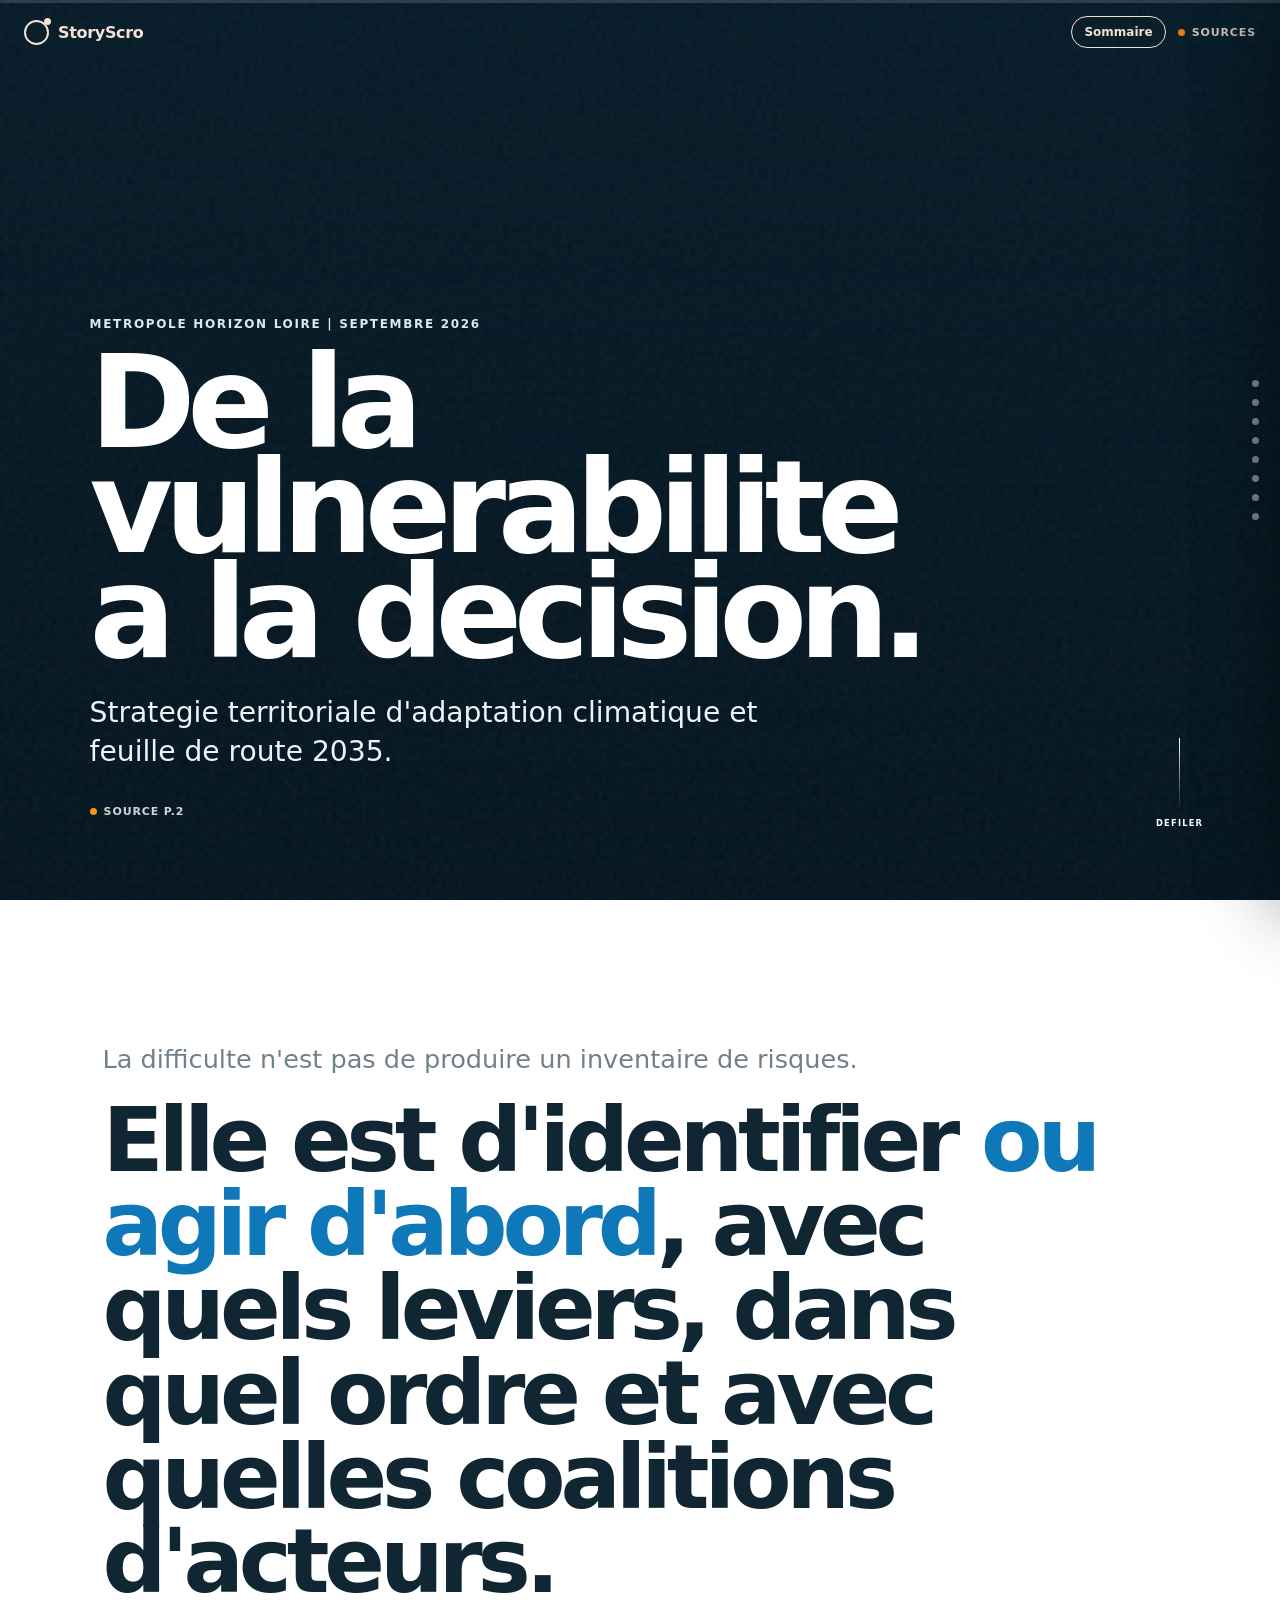
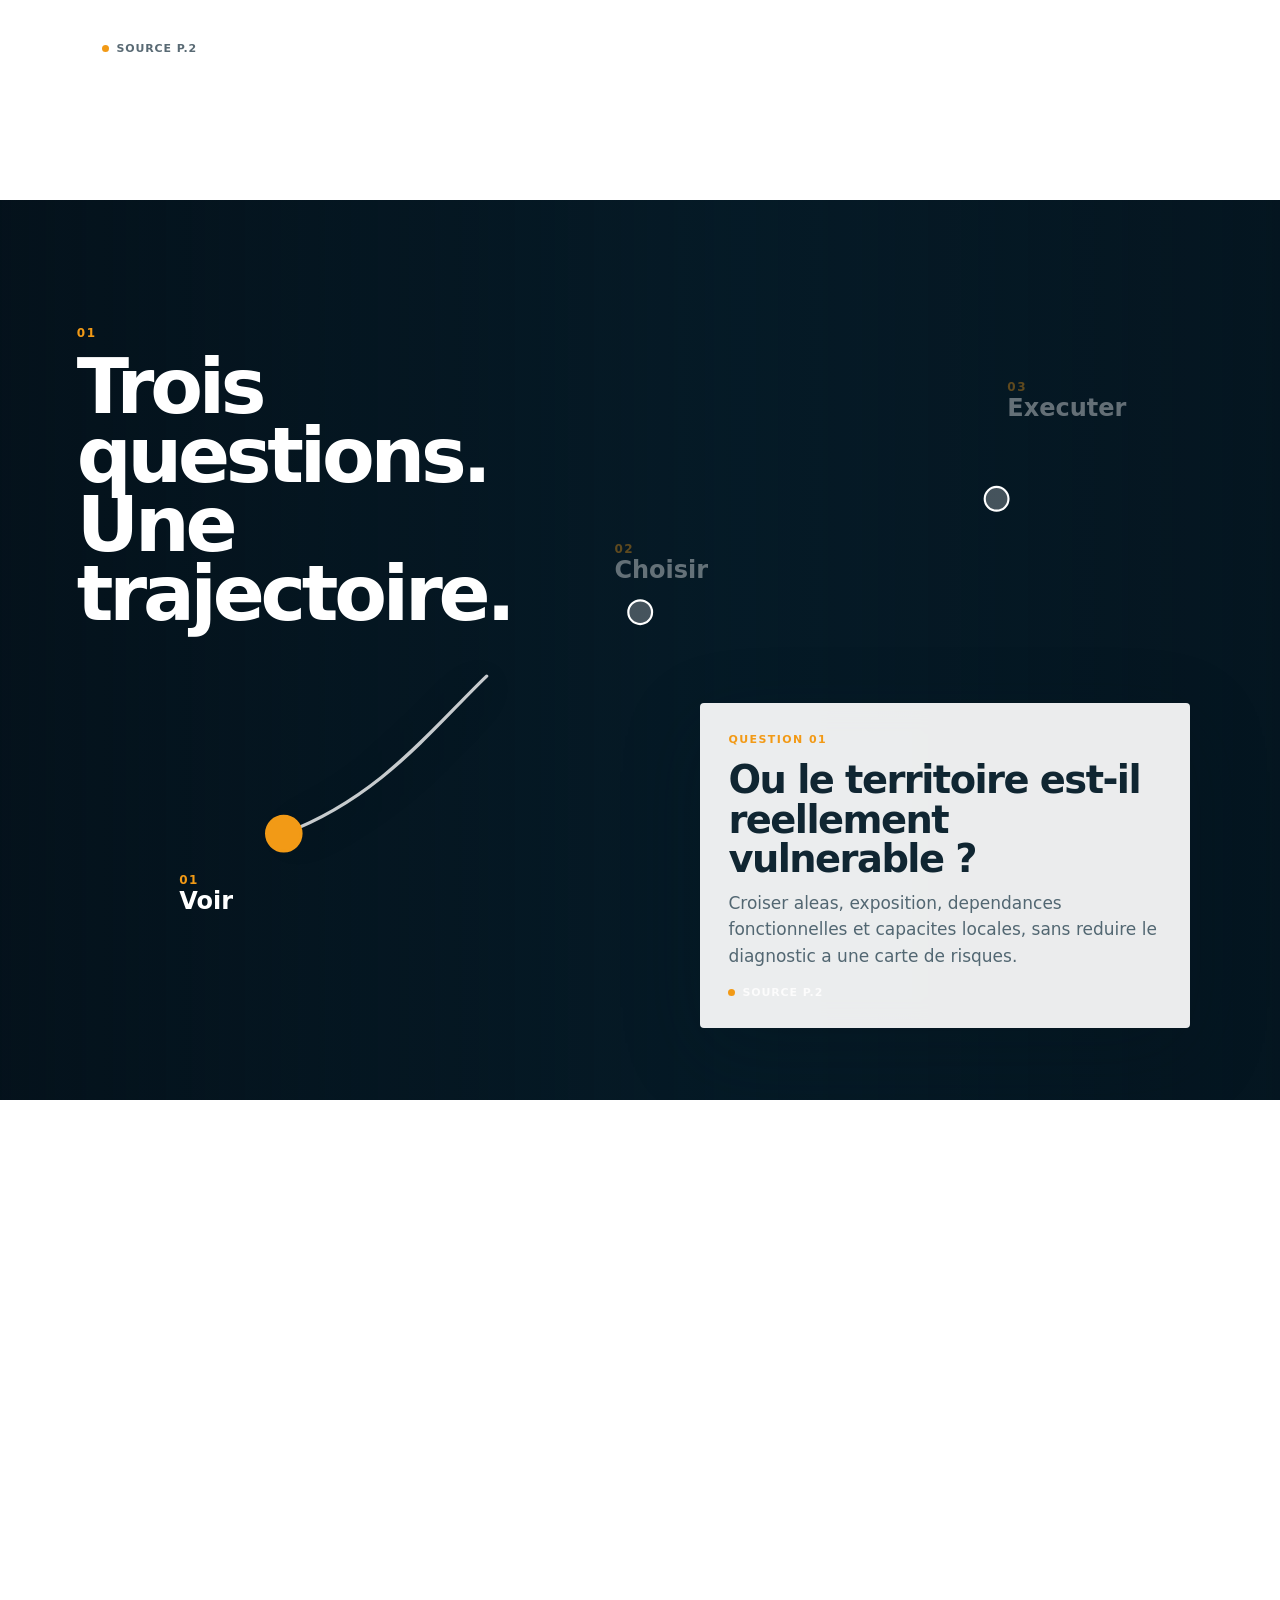
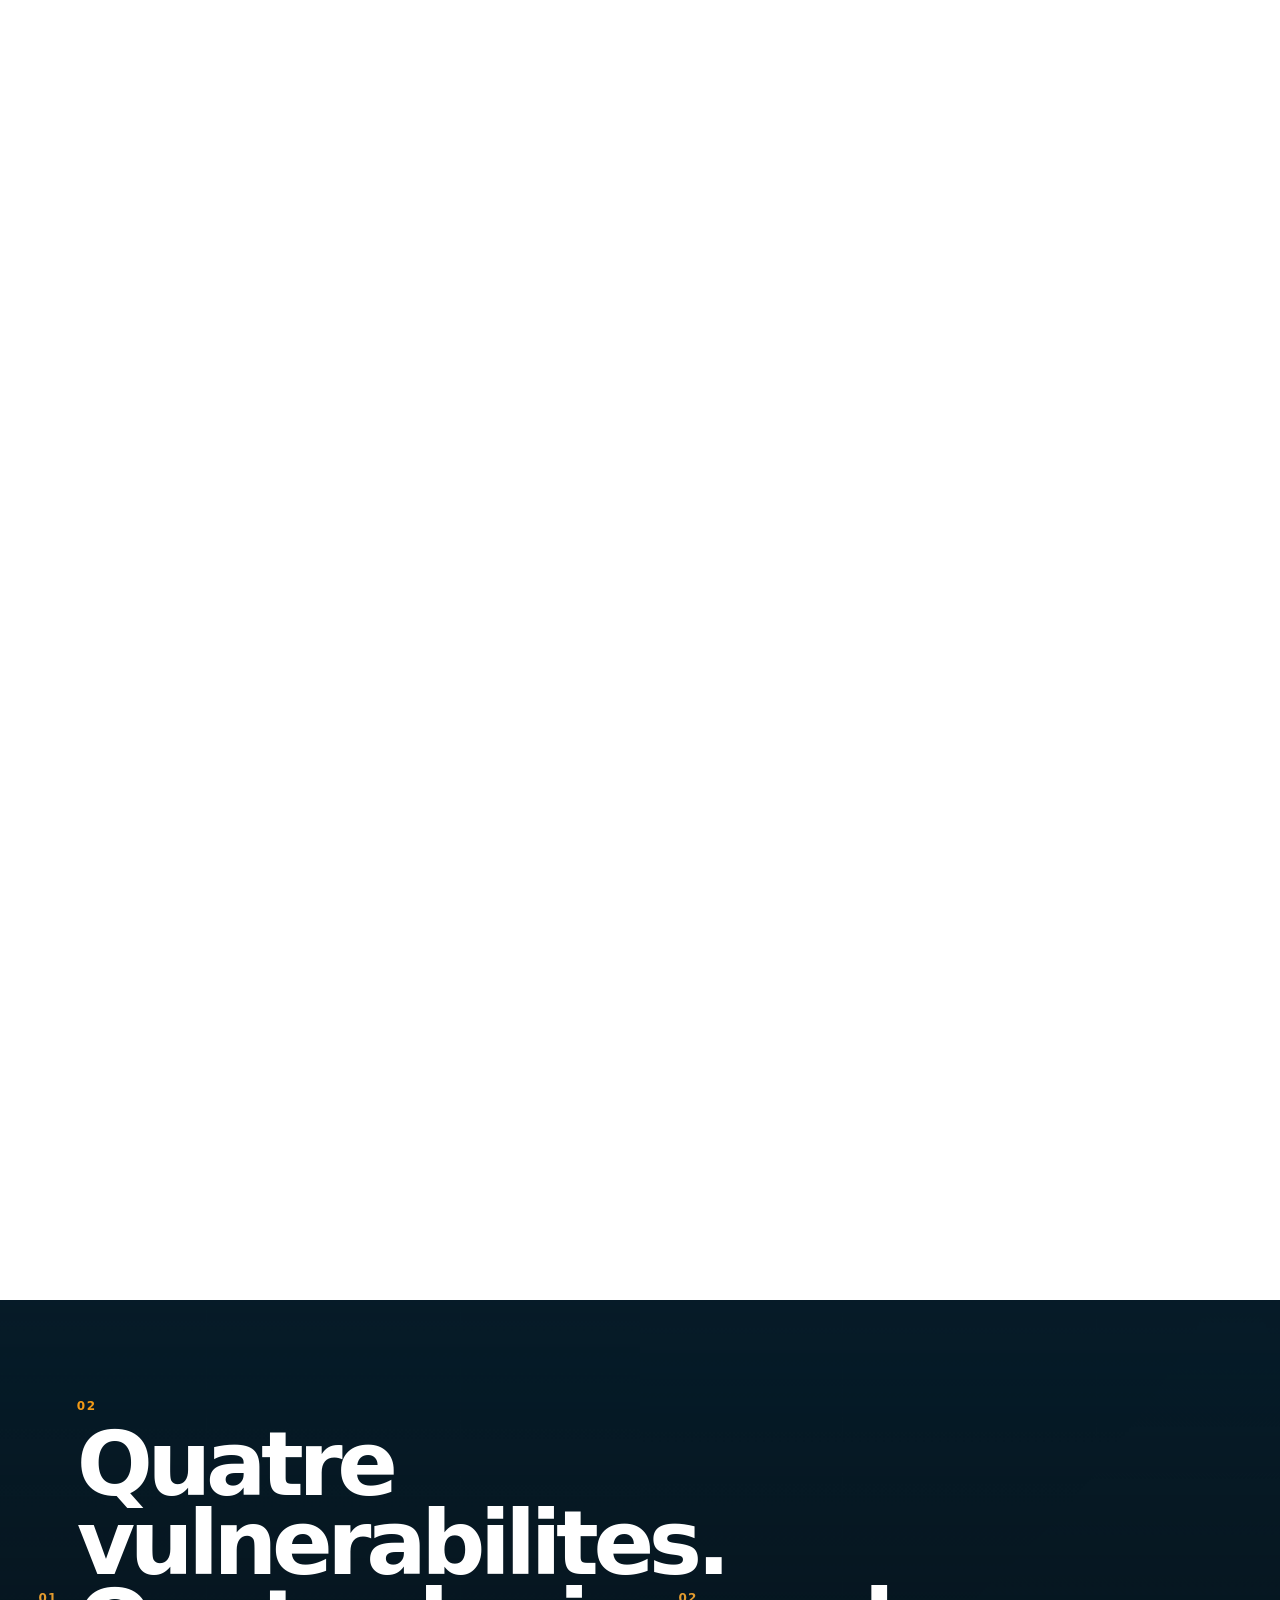
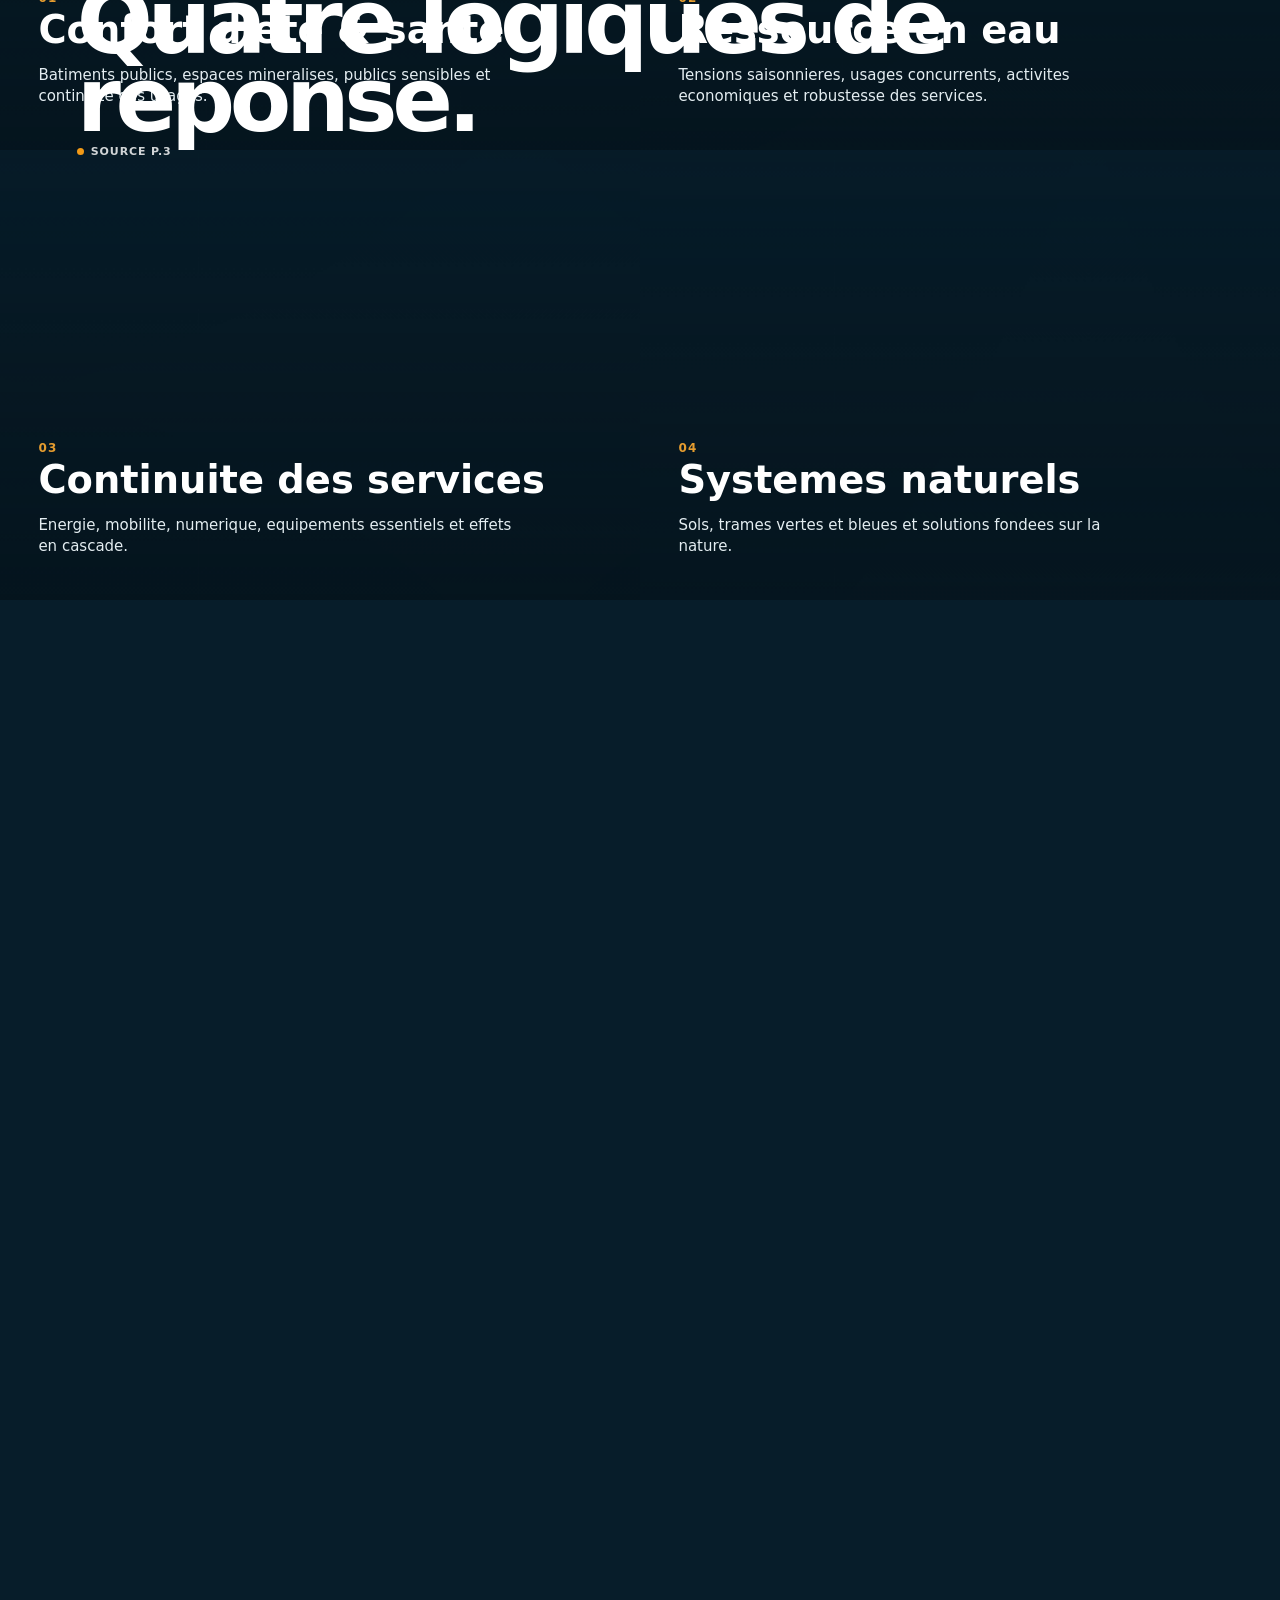
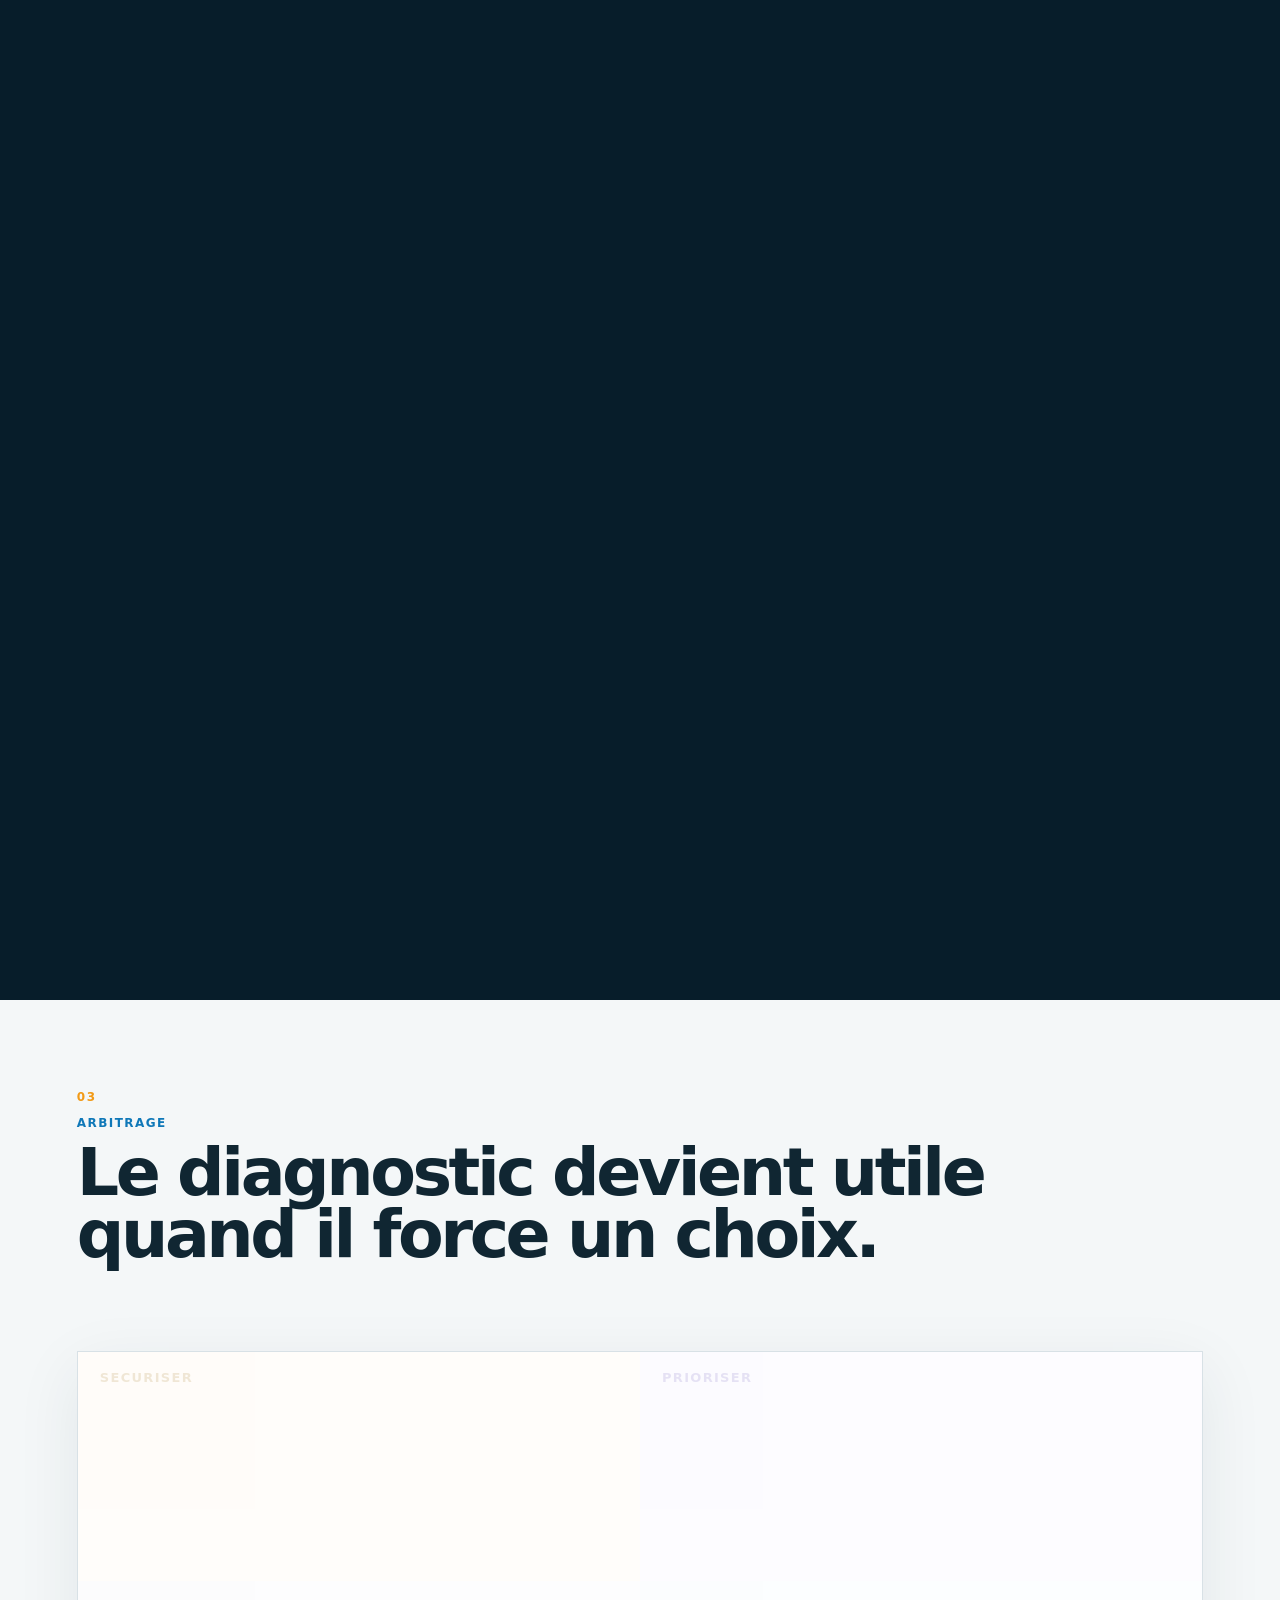
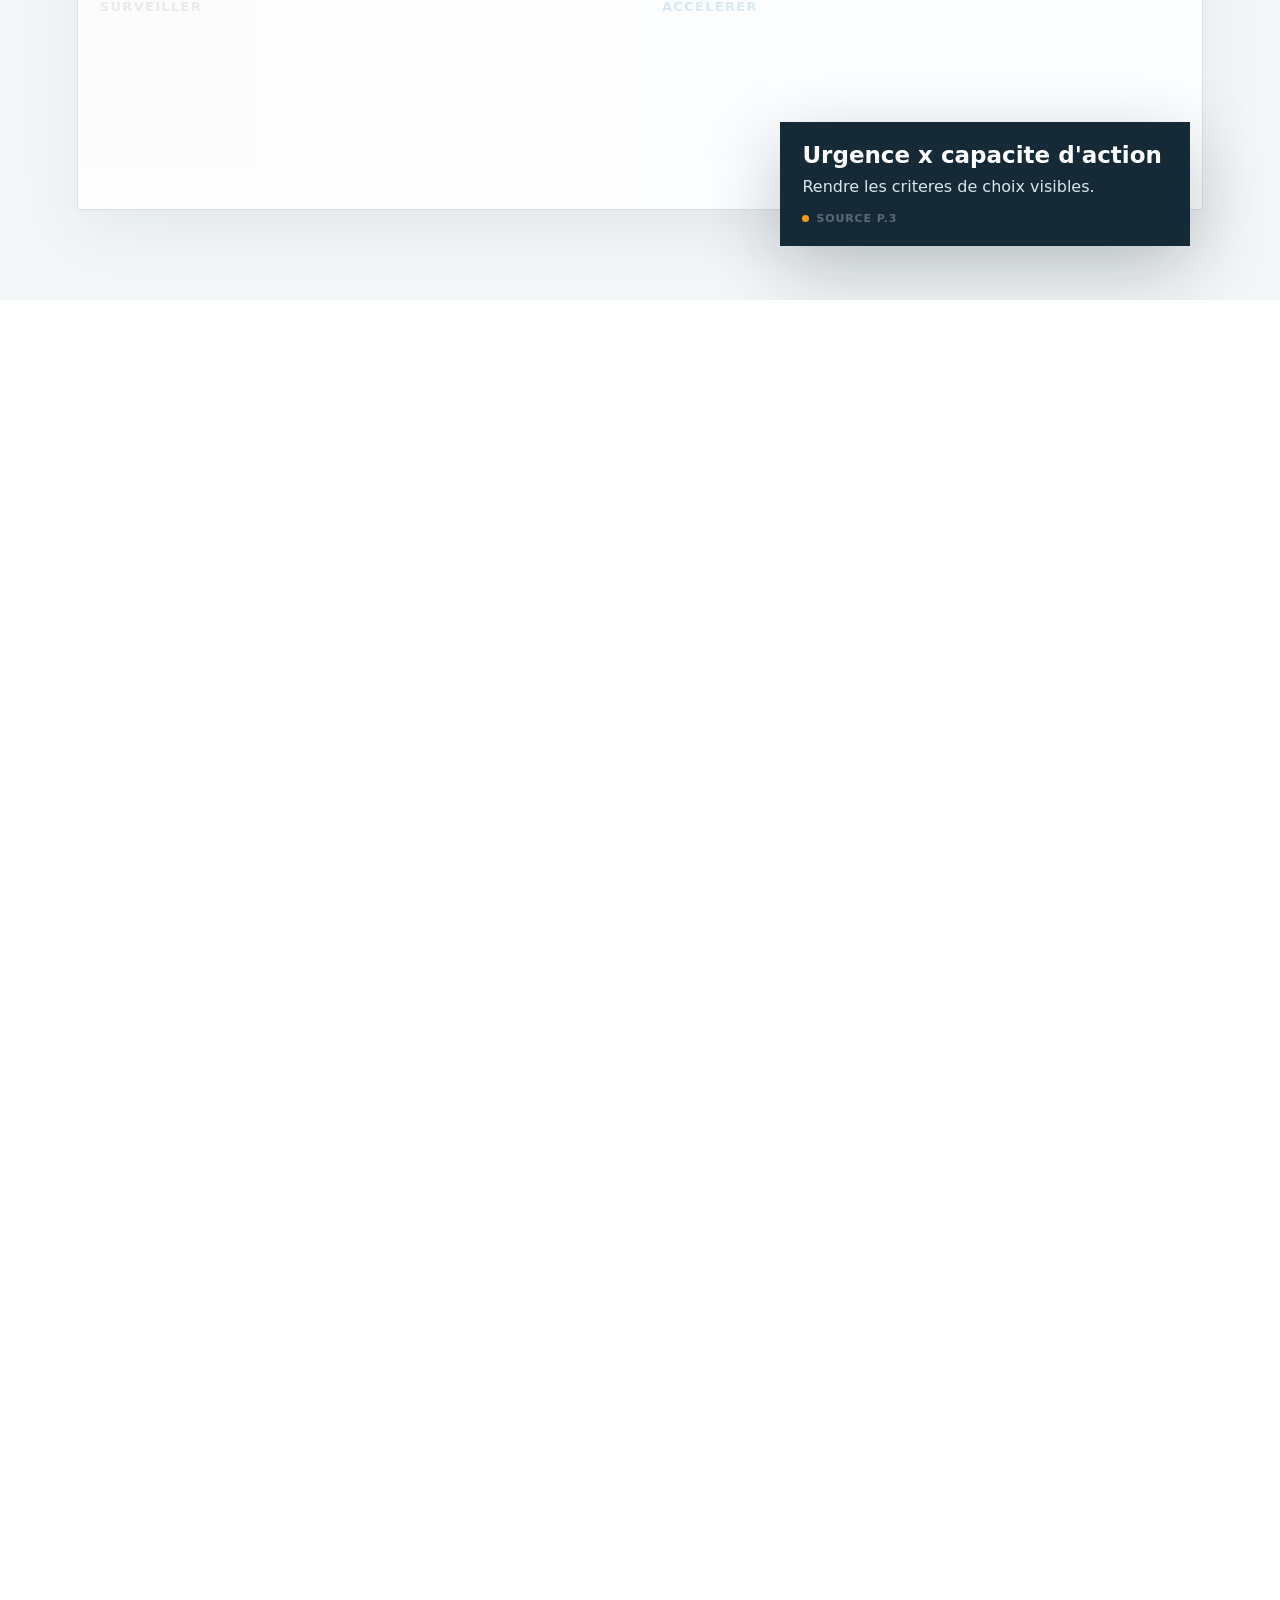
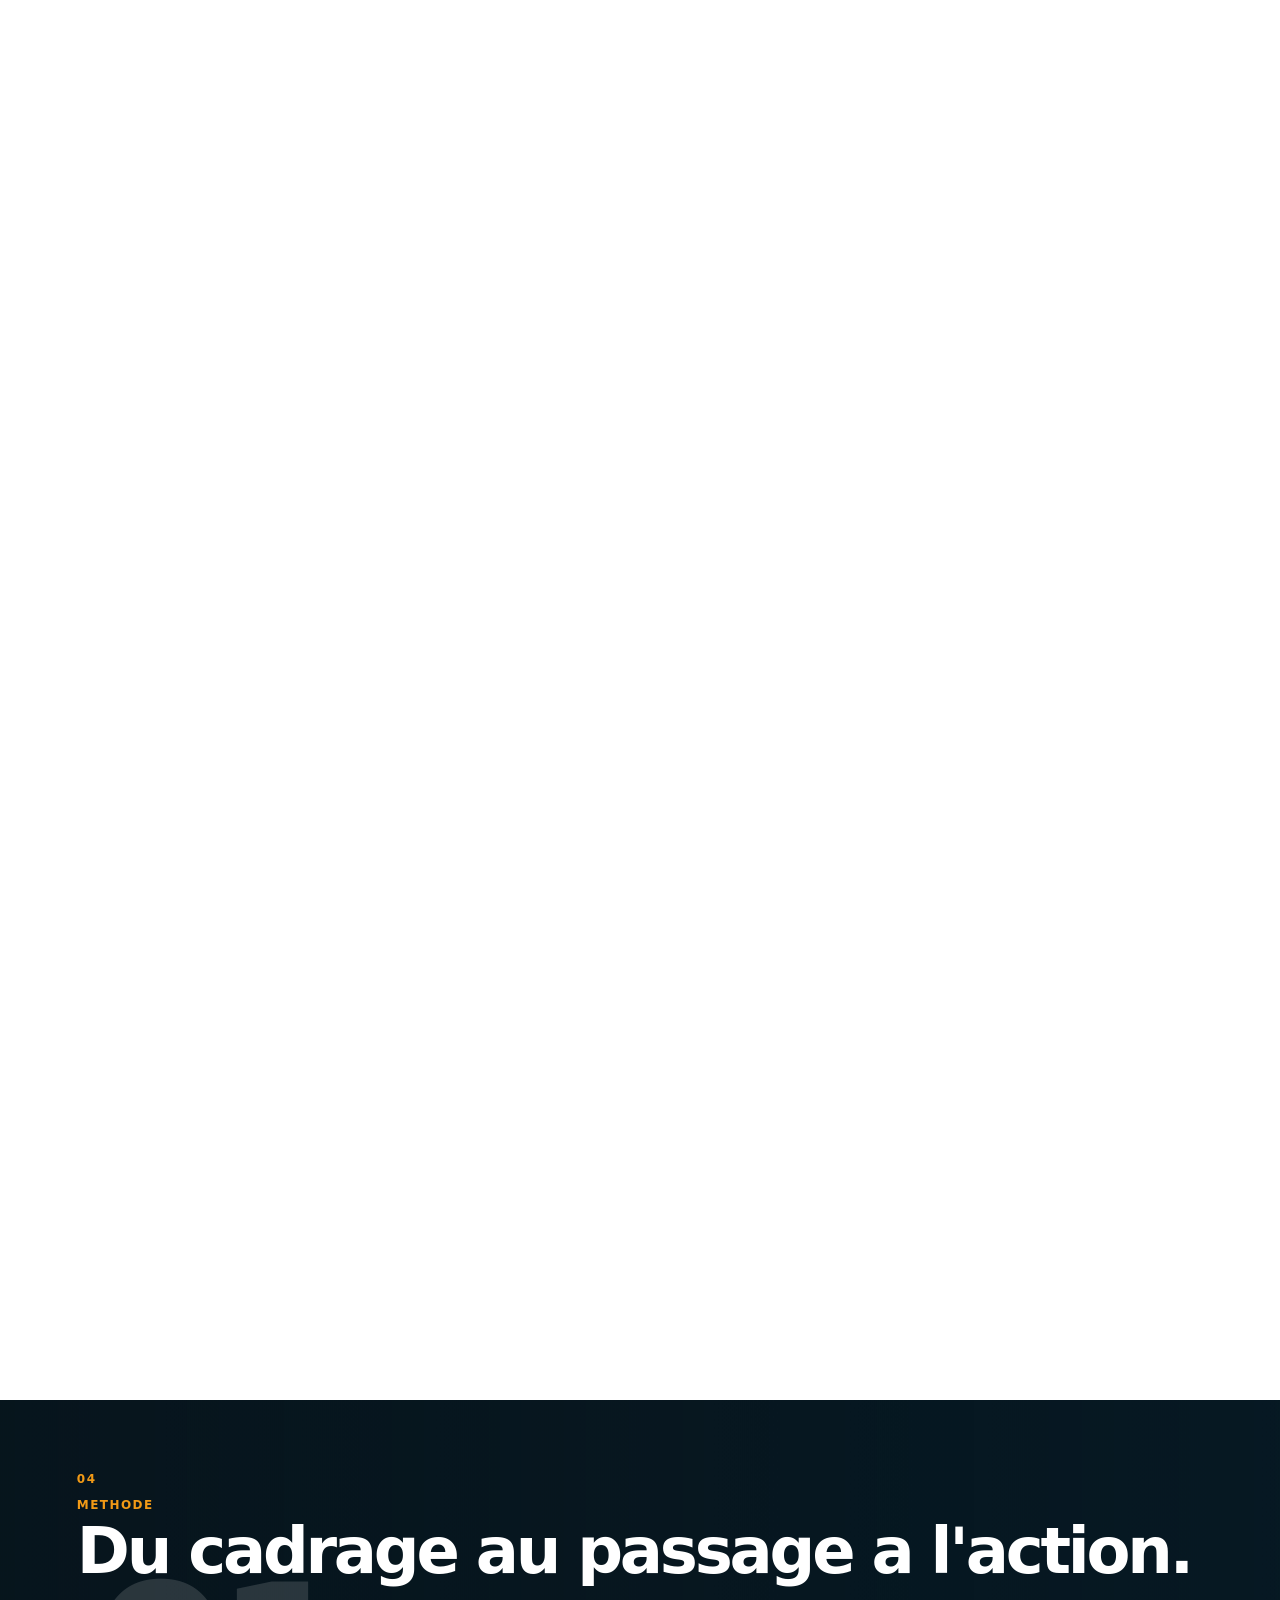
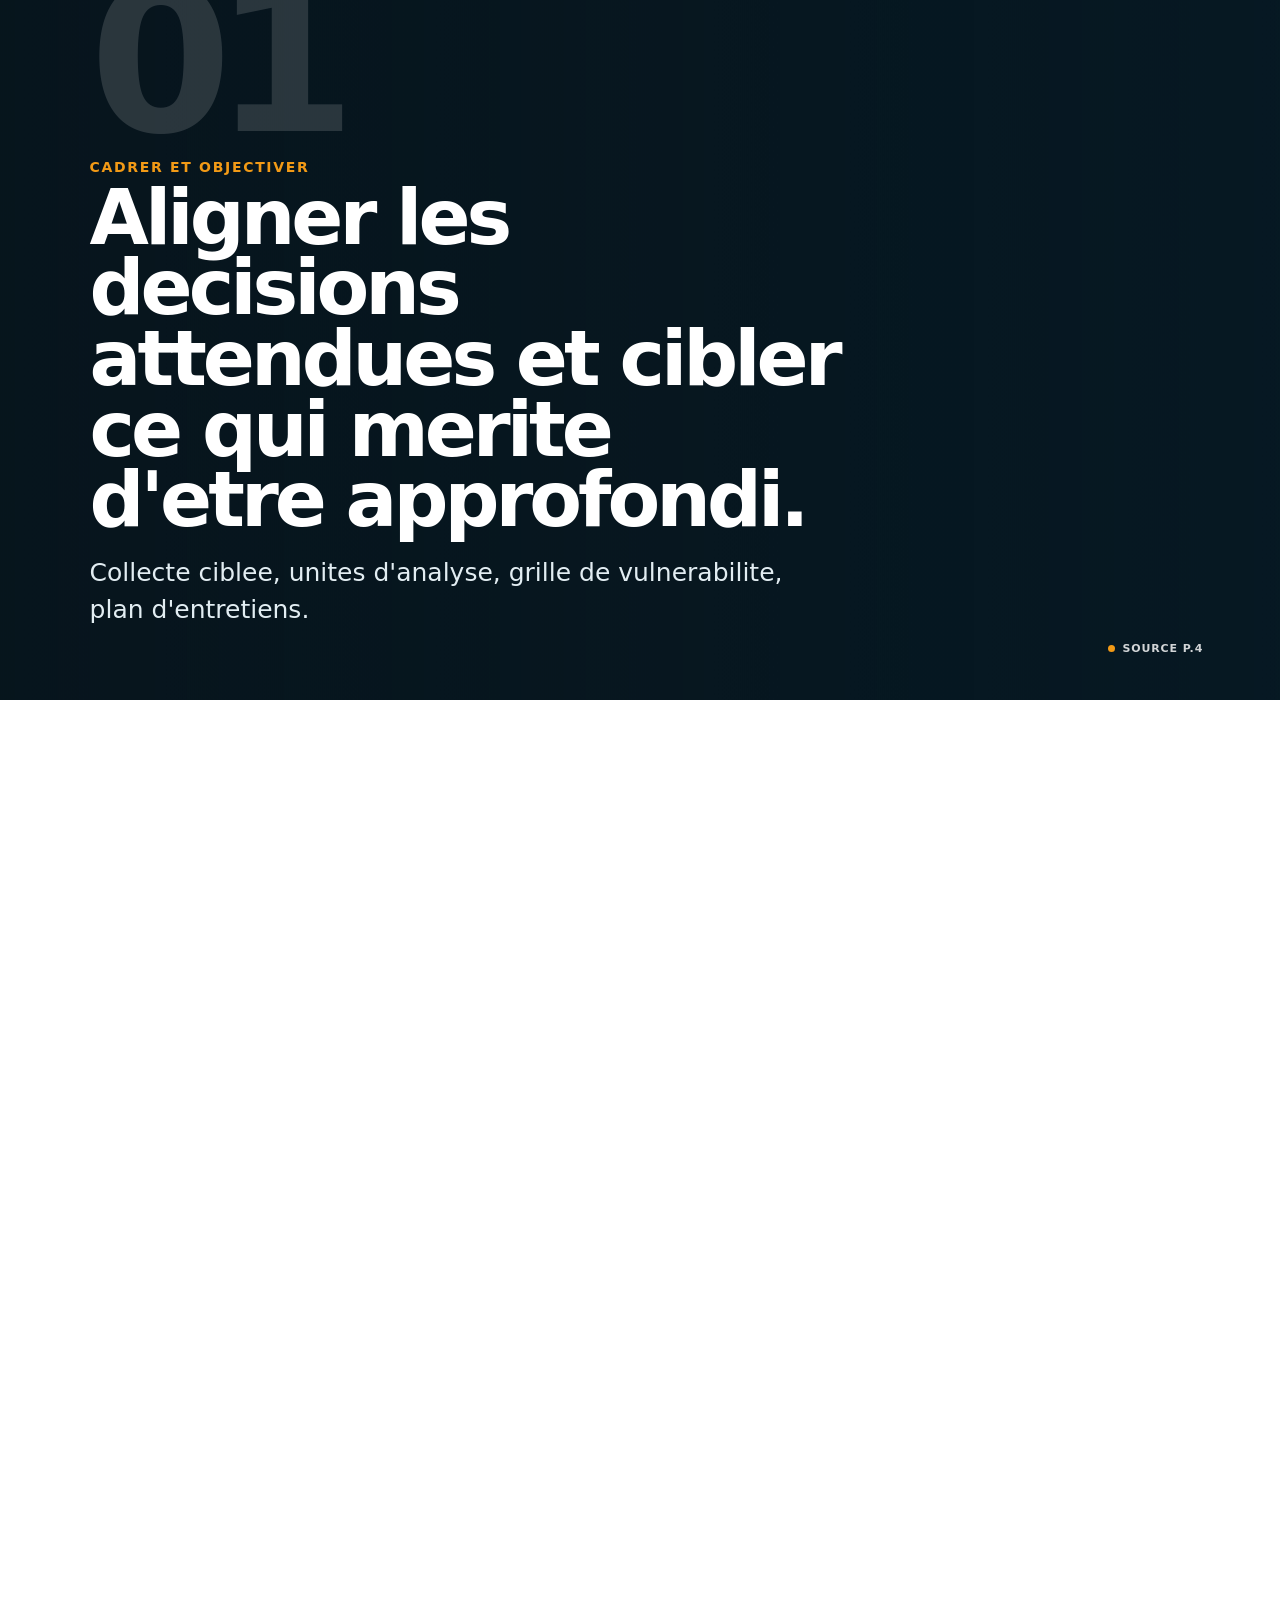
==== commit 312e2762: "Make narrative v2 the public StoryScro experience" ====
--- a/index.html
+++ b/index.html
@@ -1,232 +1,11 @@
 <!doctype html>
 <html lang="fr">
 <head>
-  <meta charset="utf-8" />
-  <meta name="viewport" content="width=device-width,initial-scale=1" />
-  <meta name="theme-color" content="#102b3b" />
-  <title>StoryScro | Stratégie territoriale d'adaptation climatique</title>
-  <link rel="stylesheet" href="style.css" />
+  <meta charset="utf-8">
+  <meta name="viewport" content="width=device-width,initial-scale=1">
+  <meta http-equiv="refresh" content="0;url=./v2/">
+  <title>StoryScro</title>
+  <script>location.replace('./v2/' + location.hash);</script>
 </head>
-<body>
-<header class="shellbar">
-  <div class="brand"><span class="mark"></span>StoryScro</div>
-  <nav class="viewnav" aria-label="Vues du document">
-    <button class="viewbtn" data-view-target="narrative">Narratif</button>
-    <button class="viewbtn" data-view-target="tldr">TL;DR</button>
-    <button class="viewbtn" data-view-target="data">Data</button>
-    <button class="viewbtn" data-view-target="workshop">Concertation</button>
-    <button class="ghostbtn" id="sourcesToggle">Sources</button>
-    <button class="ghostbtn" id="editToggle">Edit</button>
-  </nav>
-</header>
-
-<main id="view-narrative" class="view">
-  <section class="hero" data-section-id="n-hero">
-    <div class="hero-media"></div>
-    <div class="hero-inner">
-      <div class="meta">Métropole Horizon Loire · Septembre 2026</div>
-      <h1 data-editable data-key="n-hero-title">De la vulnérabilité à la décision.</h1>
-      <p class="deck" data-editable data-key="n-hero-deck">Stratégie territoriale d'adaptation climatique et feuille de route 2035.</p>
-      <button class="source-dot" data-source="mission">Source p.2</button>
-      <div class="scrollcue"><i></i> Faire défiler</div>
-    </div>
-  </section>
-
-  <section class="scrolly-block" data-scrolly="questions" data-section-id="n-questions">
-    <div class="scrolly-stage">
-      <div class="scrolly-bg" style="background-image:url('https://images.pexels.com/photos/6942516/pexels-photo-6942516.jpeg?auto=compress&cs=tinysrgb&w=2200')"></div>
-      <div class="scrolly-label">
-        <div class="giant">01</div>
-        <h3>Où sommes-nous réellement vulnérables ?</h3>
-        <p>Croiser aléas, exposition, dépendances fonctionnelles et capacités locales.</p>
-      </div>
-    </div>
-    <div class="scrolly-steps">
-      <div class="story-step active" data-scene="q1" data-zoom="1.10" data-x="35" data-y="50">
-        <article class="story-card"><div class="num">QUESTION 01</div><h3 data-editable data-key="n-q1-title">Voir les vulnérabilités qui comptent vraiment.</h3><p data-editable data-key="n-q1-copy">Le diagnostic croise aléas, exposition, dépendances fonctionnelles et capacités locales au lieu de s'arrêter à une carte de risques.</p><button class="source-dot" data-source="mission">Source p.2</button></article>
-      </div>
-      <div class="story-step" data-scene="q2" data-zoom="1.19" data-x="55" data-y="42">
-        <article class="story-card"><div class="num">QUESTION 02</div><h3 data-editable data-key="n-q2-title">Séparer l'action structurante de l'action opportuniste.</h3><p data-editable data-key="n-q2-copy">Les options sont mises en tension selon leur coût, leur impact, leur délai et leur acceptabilité.</p><button class="source-dot" data-source="mission">Source p.2</button></article>
-      </div>
-      <div class="story-step" data-scene="q3" data-zoom="1.28" data-x="70" data-y="55">
-        <article class="story-card"><div class="num">QUESTION 03</div><h3 data-editable data-key="n-q3-title">Faire survivre la feuille de route à la phase d'étude.</h3><p data-editable data-key="n-q3-copy">Chaque choix doit se traduire en responsabilités, jalons, financement, indicateurs et gouvernance.</p><button class="source-dot" data-source="mission">Source p.2</button></article>
-      </div>
-    </div>
-  </section>
-
-  <section class="parallax" data-section-id="n-vulnerabilities">
-    <div class="parallax-media" style="background-image:url('https://images.pexels.com/photos/20253885/pexels-photo-20253885.jpeg?auto=compress&cs=tinysrgb&w=2200')"></div>
-    <div class="parallax-copy">
-      <div class="eyebrow">Pré-diagnostic</div>
-      <h2 data-editable data-key="n-vul-title">Quatre vulnérabilités. Quatre logiques de réponse.</h2>
-      <p data-editable data-key="n-vul-copy">Confort d'été et santé. Ressource en eau. Continuité des services. Systèmes naturels.</p>
-      <div class="chips"><span class="chip">Confort d'été & santé</span><span class="chip">Ressource en eau</span><span class="chip">Continuité des services</span><span class="chip">Systèmes naturels</span></div>
-      <button class="source-dot" data-source="prediag">Source p.3</button>
-    </div>
-  </section>
-
-  <section class="section narrow paper" data-section-id="n-matrix">
-    <div class="eyebrow">Arbitrage</div>
-    <h2 data-editable data-key="n-matrix-title">Le diagnostic devient utile quand il force un choix.</h2>
-    <div class="matrix-grid">
-      <div class="matrix" aria-label="Matrice urgence et capacité d'action">
-        <div class="quad q1">SÉCURISER</div><div class="quad q2">PRIORISER</div><div class="quad q3">SURVEILLER</div><div class="quad q4">ACCÉLÉRER</div>
-        <div class="axis-x"></div><div class="axis-y"></div>
-        <div class="point p1"><span>Confort d'été</span></div>
-        <div class="point p2"><span>Ressource en eau</span></div>
-        <div class="point p3"><span>Continuité des services</span></div>
-        <div class="point p4"><span>Végétalisation ciblée</span></div>
-        <div class="point p5"><span>Sensibilisation générale</span></div>
-      </div>
-      <div class="matrix-copy">
-        <h3 data-editable data-key="n-matrix-side">Urgence × capacité d'action</h3>
-        <p data-editable data-key="n-matrix-copy">Le portefeuille d'actions est classé par urgence, capacité d'action et dépendances. Les entretiens et ateliers servent ensuite à tester ces arbitrages.</p>
-        <button class="source-dot" data-source="prediag">Source p.3</button>
-      </div>
-    </div>
-  </section>
-
-  <section class="scrolly-block" data-scrolly="phases" data-section-id="n-method">
-    <div class="scrolly-stage">
-      <div class="scrolly-bg" style="background-image:url('https://images.pexels.com/photos/20081099/pexels-photo-20081099.jpeg?auto=compress&cs=tinysrgb&w=2200')"></div>
-      <div class="scrolly-label">
-        <div class="giant">01</div><h3>Cadrer et objectiver</h3><p>Aligner les décisions attendues, cibler la collecte et préparer les entretiens.</p>
-      </div>
-    </div>
-    <div class="scrolly-steps">
-      <div class="story-step active" data-scene="p1" data-zoom="1.08" data-x="36" data-y="45"><article class="story-card"><div class="num">PHASE 01</div><h3>Cadrer et objectiver</h3><p>Questions de décision, collecte ciblée, unités d'analyse, grille de vulnérabilité et plan d'entretiens.</p><button class="source-dot" data-source="method">Source p.4</button></article></div>
-      <div class="story-step" data-scene="p2" data-zoom="1.16" data-x="48" data-y="48"><article class="story-card"><div class="num">PHASE 02</div><h3>Diagnostiquer et comparer</h3><p>Données, entretiens, dépendances, benchmark et première qualification des options.</p><button class="source-dot" data-source="method">Source p.4</button></article></div>
-      <div class="story-step" data-scene="p3" data-zoom="1.24" data-x="62" data-y="55"><article class="story-card"><div class="num">PHASE 03</div><h3>Construire et arbitrer</h3><p>Scénarios, ateliers de priorisation, test des actions et conditions de mise en œuvre.</p><button class="source-dot" data-source="method">Source p.4</button></article></div>
-      <div class="story-step" data-scene="p4" data-zoom="1.31" data-x="72" data-y="58"><article class="story-card"><div class="num">PHASE 04</div><h3>Programmer et sécuriser</h3><p>Feuille de route, gouvernance, financement, indicateurs, responsabilités et 100 premiers jours.</p><button class="source-dot" data-source="method">Source p.4</button></article></div>
-    </div>
-  </section>
-
-  <section class="section paper" data-section-id="n-planning">
-    <div class="eyebrow">12 semaines</div>
-    <h2 data-editable data-key="n-planning-title">Un chemin critique visible, quatre jalons de décision.</h2>
-    <div class="gantt-shell"><div class="gantt" id="ganttNarrative"></div></div>
-    <button class="source-dot" data-source="planning">Source p.5</button>
-  </section>
-
-  <section class="section dark" data-section-id="n-workshop">
-    <div class="eyebrow">Co-construction</div>
-    <h2 data-editable data-key="n-workshop-title">La participation n'est pas une étape. C'est une fonction dans le raisonnement.</h2>
-    <div class="network">
-      <div class="node core">Décision<br>territoriale</div>
-      <div class="node n1">Experts</div><div class="node n2">Entreprises</div><div class="node n3">Usagers</div><div class="node n4">Services publics</div><div class="node n5">Élus</div><div class="node n6">Opérateurs</div>
-    </div>
-    <div class="flow">
-      <div class="flow-card"><div class="big">01</div><h3>Mettre en tension</h3><p>Partager le diagnostic et confronter les angles morts.</p></div>
-      <div class="flow-card"><div class="big">02</div><h3>Arbitrer</h3><p>Comparer les options avec une grille commune et documenter les désaccords.</p></div>
-      <div class="flow-card"><div class="big">03</div><h3>Programmer</h3><p>Transformer les choix en séquences, responsabilités et engagements concrets.</p></div>
-      <div class="flow-card"><div class="big">→</div><h3>Capitaliser</h3><p>Traduire immédiatement chaque contribution en décision, inconnue ou action à instruire.</p></div>
-    </div>
-    <button class="source-dot" data-source="coconstruction">Source p.6</button>
-  </section>
-
-  <section class="section" data-section-id="n-deliverables">
-    <div class="eyebrow">Livrables</div>
-    <h2 data-editable data-key="n-deliv-title">Des outils qui s'enchaînent, pas des documents qui s'empilent.</h2>
-    <div class="deliverables">
-      <article class="deliverable"><b>01</b><h3>Diagnostic stratégique</h3><p>Vulnérabilités, dépendances, marges de manœuvre et angles morts.</p></article>
-      <article class="deliverable"><b>02</b><h3>Cartographie des priorités</h3><p>Lecture par enjeu, secteur ou zone, avec criticité et capacité d'action.</p></article>
-      <article class="deliverable"><b>03</b><h3>Benchmark ciblé</h3><p>6 à 10 cas comparables centrés sur les mécanismes de mise en œuvre.</p></article>
-      <article class="deliverable"><b>04</b><h3>Portefeuille d'actions</h3><p>Impact attendu, conditions, dépendances, responsables et maturité.</p></article>
-      <article class="deliverable"><b>05</b><h3>Feuille de route 2035</h3><p>Vagues de mise en œuvre, jalons, décisions et trajectoire d'investissement.</p></article>
-      <article class="deliverable"><b>06</b><h3>Tableau de bord</h3><p>Indicateurs limités et actionnables: exposition, avancement, résultat, capacité et finance.</p></article>
-    </div>
-    <button class="source-dot" data-source="deliverables">Source p.7</button>
-  </section>
-
-  <section class="parallax" data-section-id="n-proof">
-    <div class="parallax-media" style="background-image:url('https://images.pexels.com/photos/17227141/pexels-photo-17227141.jpeg?auto=compress&cs=tinysrgb&w=2200')"></div>
-    <div class="parallax-copy">
-      <div class="eyebrow">Pouvoir de preuve</div>
-      <h2 data-editable data-key="n-proof-title">Des références qui documentent les compétences utiles.</h2>
-      <p data-editable data-key="n-proof-copy">Pathways2Resilience, NetZeroCities, Caux Seine 2 et Veolia Urban Cool Islands.</p>
-      <button class="source-dot" data-source="refs">Source p.9</button>
-    </div>
-  </section>
-
-  <section class="section paper" data-section-id="n-refs">
-    <div class="reference-grid">
-      <article class="reference"><div class="rmeta">Europe · adaptation & résilience</div><h3>Pathways2Resilience</h3><p>Stratégie d'exploitation, ateliers, entretiens KER, analyse des besoins du premier groupe de 40 régions et appui au renforcement de capacités.</p></article>
-      <article class="reference"><div class="rmeta">Europe · villes & neutralité climatique</div><h3>NetZeroCities</h3><p>Exploitation et modèles économiques, Community of Practice, social innovation, citizen engagement et benchmark d'Innovation Labs.</p></article>
-      <article class="reference"><div class="rmeta">France · prospective territoriale & industrie</div><h3>Caux Seine 2</h3><p>Contraintes réglementaires et marché, cartographie d'acteurs, scénarios, impacts et recommandations stratégiques.</p></article>
-      <article class="reference"><div class="rmeta">France, Italie, Espagne · adaptation urbaine</div><h3>Veolia · Urban Cool Islands</h3><p>Îlots de chaleur, besoins des villes, business model, chaîne de valeur et stratégie de déploiement.</p></article>
-    </div>
-    <button class="source-dot" data-source="refs">Source p.9</button>
-  </section>
-
-  <section class="final" data-section-id="n-final">
-    <div class="inner">
-      <div class="eyebrow">Feuille de route 2035</div>
-      <h2 data-editable data-key="n-final-title">Comprendre. Arbitrer. Programmer. Agir.</h2>
-      <p data-editable data-key="n-final-copy">Une proposition pensée pour que méthode, planning, gouvernance, équipe et livrables racontent la même trajectoire.</p>
-      <button class="source-dot" data-source="conclusion">Source p.10</button>
-    </div>
-  </section>
-</main>
-
-<main id="view-tldr" class="view">
-  <section class="tldr-hero" data-section-id="t-hero">
-    <div><div class="meta">Métropole Horizon Loire · Feuille de route 2035</div><h1 data-editable data-key="t-title">La mission, en cinq minutes.</h1><p class="deck">Transformer un diagnostic climatique en choix explicites, puis en trajectoire exécutable.</p><button class="source-dot" data-source="mission">Source p.2</button></div>
-  </section>
-  <section class="section paper" data-section-id="t-summary">
-    <div class="tldr-grid">
-      <div class="summary-stack">
-        <article class="summary-block"><small>01 · VOIR</small><h3>Où le territoire est-il réellement vulnérable ?</h3><p>Aléas, exposition, dépendances fonctionnelles et capacités locales sont analysés ensemble.</p></article>
-        <article class="summary-block"><small>02 · CHOISIR</small><h3>Quelles actions changent la trajectoire ?</h3><p>Les options sont comparées selon coût, impact, délai et acceptabilité.</p></article>
-        <article class="summary-block"><small>03 · EXÉCUTER</small><h3>Comment rendre la feuille de route pilotable ?</h3><p>Responsabilités, jalons, financement, indicateurs et gouvernance sont intégrés au plan.</p></article>
-        <article class="summary-block"><small>RÉSULTAT</small><h3>Une lecture partagée, des choix explicites, une trajectoire pilotable.</h3><p>Le document final est plus court que la somme des analyses mais conserve les preuves en annexes et outils de travail.</p></article>
-      </div>
-      <aside class="sticky-note"><div class="kpi">12</div><h3>semaines</h3><p>Quatre jalons structurent le chemin: cadrage validé, diagnostic partagé, arbitrages actés, feuille de route adoptée.</p><button class="source-dot" data-source="planning">Source p.5</button></aside>
-    </div>
-  </section>
-  <section class="section" data-section-id="t-metrics">
-    <div class="eyebrow">Architecture</div><h2>Un système simple à lire.</h2>
-    <div class="metric-strip"><div class="metric"><b>3</b><span>questions de décision</span></div><div class="metric"><b>4</b><span>phases méthodologiques</span></div><div class="metric"><b>6</b><span>livrables articulés</span></div><div class="metric"><b>4</b><span>références mobilisables</span></div></div>
-    <button class="source-dot" data-source="method">Sources p.4, p.7 et p.9</button>
-  </section>
-  <section class="section paper" data-section-id="t-gantt"><div class="eyebrow">Planning</div><h2>Le chemin critique en un regard.</h2><div class="gantt-shell"><div class="gantt" id="ganttTldr"></div></div><button class="source-dot" data-source="planning">Source p.5</button></section>
-  <section class="final" data-section-id="t-final"><div class="inner"><div class="eyebrow">2035</div><h2>Décider avant de documenter davantage.</h2><p>Chaque séquence d'engagement doit produire une décision ou réduire une incertitude.</p><button class="source-dot" data-source="mission">Source p.2</button></div></section>
-</main>
-
-<main id="view-data" class="view">
-  <section class="data-hero" data-section-id="d-hero"><div class="eyebrow">Lecture data</div><h1 data-editable data-key="d-title">La trajectoire, structurée en signaux.</h1><p class="lead">Uniquement des éléments quantifiés ou catégorisés présents dans le document source.</p></section>
-  <section class="data-canvas" data-section-id="d-overview">
-    <div class="metric-strip"><div class="metric"><b>3</b><span>questions de décision</span></div><div class="metric"><b>4</b><span>familles de vulnérabilité</span></div><div class="metric"><b>12</b><span>semaines</span></div><div class="metric"><b>6</b><span>livrables</span></div></div>
-    <div class="data-panel"><div class="eyebrow">Méthode</div><h3>4 phases, de l'objectivation à la sécurisation</h3><div class="data-flow"><div class="box"><b>01</b><span>Cadrer</span></div><div class="box"><b>02</b><span>Diagnostiquer</span></div><div class="box"><b>03</b><span>Arbitrer</span></div><div class="box"><b>04</b><span>Programmer</span></div></div><button class="source-dot" data-source="method">Source p.4</button></div>
-    <div class="data-panel"><div class="eyebrow">Arbitrage</div><h3>Urgence × capacité d'action</h3><div class="matrix-grid"><div class="matrix"><div class="quad q1">SÉCURISER</div><div class="quad q2">PRIORISER</div><div class="quad q3">SURVEILLER</div><div class="quad q4">ACCÉLÉRER</div><div class="axis-x"></div><div class="axis-y"></div><div class="point p1"><span>Confort d'été</span></div><div class="point p2"><span>Ressource en eau</span></div><div class="point p3"><span>Continuité des services</span></div><div class="point p4"><span>Végétalisation ciblée</span></div><div class="point p5"><span>Sensibilisation générale</span></div></div><div class="matrix-copy"><p>La matrice source organise les options en quatre postures: sécuriser, prioriser, surveiller et accélérer.</p><button class="source-dot" data-source="prediag">Source p.3</button></div></div></div>
-    <div class="data-panel"><div class="eyebrow">Planning</div><h3>12 semaines</h3><div class="gantt-shell"><div class="gantt" id="ganttData"></div></div><button class="source-dot" data-source="planning">Source p.5</button></div>
-    <div class="data-panel"><div class="eyebrow">Livrables</div><h3>Une chaîne de transformation</h3><div class="data-flow"><div class="box"><b>01</b><span>Diagnostic</span></div><div class="box"><b>02</b><span>Priorités</span></div><div class="box"><b>04</b><span>Portefeuille</span></div><div class="box"><b>05</b><span>Feuille de route</span></div></div><button class="source-dot" data-source="deliverables">Source p.7</button></div>
-  </section>
-</main>
-
-<main id="view-workshop" class="view">
-  <section class="workshop-hero" data-section-id="w-hero"><div><div class="meta">Concertation orientée décision</div><h1 data-editable data-key="w-title">Co-construire sans diluer la décision.</h1><p class="deck">Mobiliser les bons acteurs au bon moment, avec une fonction explicite dans le raisonnement.</p><button class="source-dot" data-source="coconstruction">Source p.6</button></div></section>
-  <section class="section dark" data-section-id="w-network"><div class="eyebrow">Écosystème</div><h2>La décision territoriale au centre.</h2><div class="network"><div class="node core">Décision<br>territoriale</div><div class="node n1">Experts</div><div class="node n2">Entreprises</div><div class="node n3">Usagers</div><div class="node n4">Services publics</div><div class="node n5">Élus</div><div class="node n6">Opérateurs</div></div><button class="source-dot" data-source="coconstruction">Source p.6</button></section>
-  <section class="section paper" data-section-id="w-agenda"><div class="eyebrow">Trois ateliers, trois fonctions</div><h2>Chaque séquence doit produire quelque chose.</h2><div class="agenda"><article class="agenda-card"><b>01</b><h3>Mettre en tension</h3><p>Partager le diagnostic et confronter les angles morts.</p></article><article class="agenda-card"><b>02</b><h3>Arbitrer</h3><p>Comparer les options avec une grille commune et documenter les désaccords.</p></article><article class="agenda-card"><b>03</b><h3>Programmer</h3><p>Transformer les choix en séquences, responsabilités et engagements concrets.</p></article></div><button class="source-dot" data-source="coconstruction">Source p.6</button></section>
-  <section class="parallax" data-section-id="w-rules"><div class="parallax-media" style="background-image:url('https://images.pexels.com/photos/17227141/pexels-photo-17227141.jpeg?auto=compress&cs=tinysrgb&w=2200')"></div><div class="parallax-copy"><div class="eyebrow">Règles d'animation</div><h2>Préparer. Confronter. Capitaliser.</h2><p>Questionnaire court, scénarios visibles, critères communs, désaccords documentés, compte rendu décisionnel et prochaine échéance.</p><button class="source-dot" data-source="coconstruction">Source p.6</button></div></section>
-  <section class="section" data-section-id="w-output"><div class="eyebrow">Sortie</div><h2>Des contributions immédiatement traduites en décisions, hypothèses ou actions.</h2><p class="lead">Entretiens ciblés, ateliers d'arbitrage, revues documentaires et validations asynchrones sont combinés selon la question à résoudre.</p><button class="source-dot" data-source="coconstruction">Source p.6</button></section>
-</main>
-
-<aside class="drawer" id="sourceDrawer" aria-label="Provenance">
-  <button class="drawer-close" id="sourceClose">Fermer</button>
-  <div class="eyebrow">Provenance</div>
-  <h2 id="sourceTitle">Sources du document</h2>
-  <div id="sourceBody"></div>
-</aside>
-
-<div class="editpanel" id="editPanel">
-  <button id="densityToggle">Densité</button>
-  <select id="imageSelect" aria-label="Image de couverture"><option value="city">Ville verte</option><option value="cityDry">Ville sèche</option><option value="river">Eau</option><option value="drought">Sécheresse</option><option value="rooftops">Toits</option></select>
-  <button id="restoreSections">Réafficher sections</button>
-  <button id="resetEdits">Reset</button>
-</div>
-
-<footer><span>LGI Sustainable Innovation</span><span>Stratégie d'innovation durable · adaptation · territoires · co-construction</span></footer>
-<script src="story-data.js"></script>
-<script src="app.js"></script>
-</body>
+<body><a href="./v2/">Ouvrir StoryScro</a></body>
 </html>
